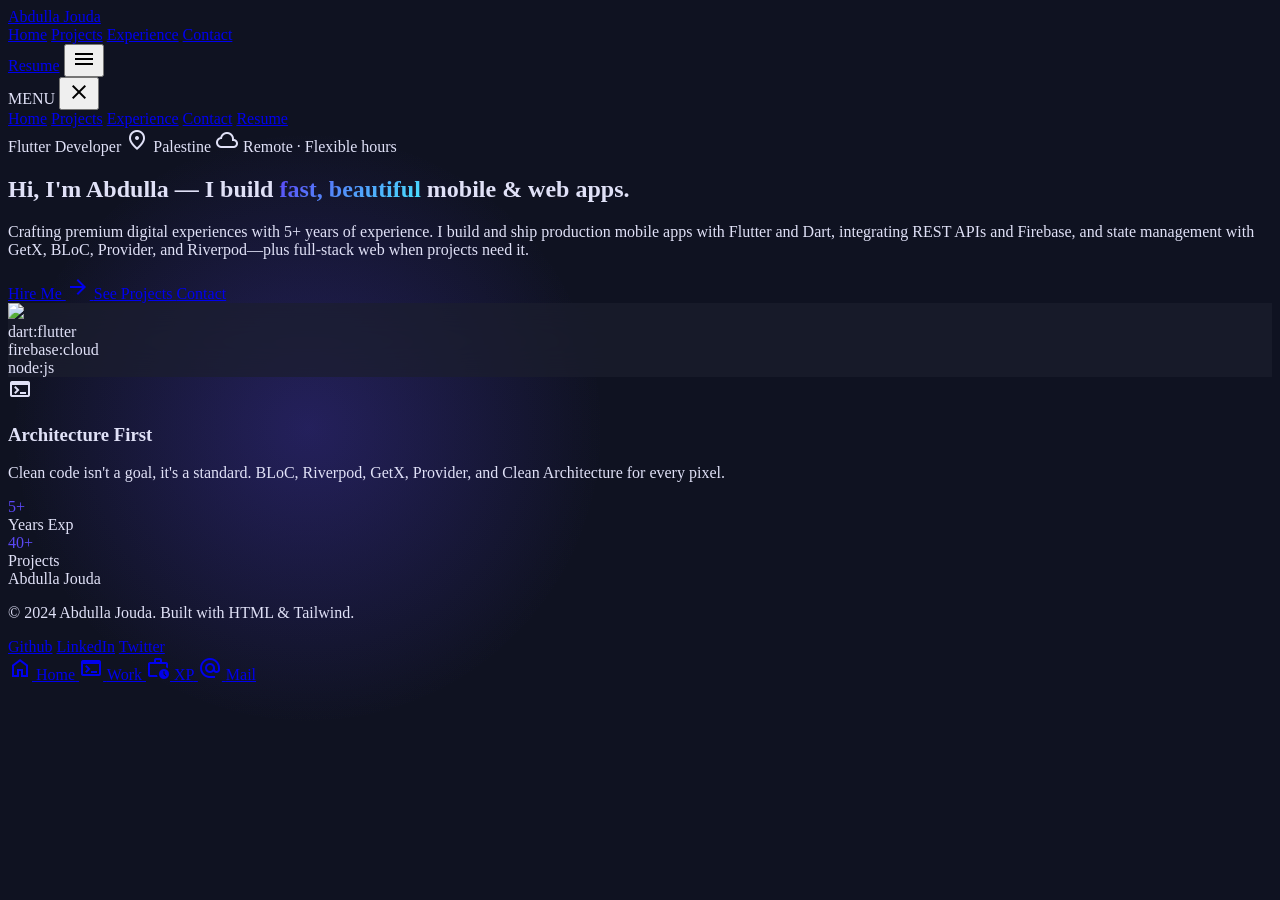
==== index.html @ e2a494bb "Enhance experience.html and index.html with detailed project descriptions and improved terminology. " ====
<!DOCTYPE html>

<html class="dark" lang="en"><head>
<meta charset="utf-8"/>
<meta content="width=device-width, initial-scale=1.0" name="viewport"/>
<title>Abdulla Jouda | Full-Stack Flutter Architect</title>
<script src="https://cdn.tailwindcss.com?plugins=forms,container-queries"></script>
<link href="https://fonts.googleapis.com/css2?family=Space+Grotesk:wght@300;400;500;600;700&amp;family=Inter:wght@300;400;500;600;700&amp;display=swap" rel="stylesheet"/>
<link href="https://fonts.googleapis.com/css2?family=Material+Symbols+Outlined:wght,FILL@100..700,0..1&amp;display=swap" rel="stylesheet"/>
<link rel="manifest" href="manifest.json"/>
<script id="tailwind-config">
      tailwind.config = {
        darkMode: "class",
        theme: {
          extend: {
            colors: {
              "on-primary": "#2600a1",
              "primary-fixed-dim": "#c5c0ff",
              "on-surface": "#e0e1f7",
              "on-tertiary-fixed-variant": "#004e5a",
              "on-surface-variant": "#c8c4d9",
              "on-tertiary-container": "#a9efff",
              "on-tertiary": "#00363e",
              "surface-bright": "#353849",
              "surface-container-highest": "#313444",
              "error": "#ffb4ab",
              "secondary-fixed-dim": "#31d9f4",
              "on-secondary-fixed": "#001f25",
              "secondary": "#48e4ff",
              "tertiary-fixed-dim": "#31d9f4",
              "outline": "#918ea2",
              "error-container": "#93000a",
              "tertiary-container": "#007080",
              "secondary-container": "#00c8e2",
              "surface-variant": "#313444",
              "on-secondary": "#00363e",
              "outline-variant": "#474556",
              "inverse-on-surface": "#2d2f40",
              "on-primary-fixed": "#140067",
              "primary": "#c5c0ff",
              "on-tertiary-fixed": "#001f25",
              "background": "#0f1221",
              "primary-container": "#5b46f6",
              "surface-container-lowest": "#0a0d1c",
              "surface-dim": "#0f1221",
              "on-background": "#e0e1f7",
              "surface-container-high": "#262939",
              "inverse-surface": "#e0e1f7",
              "tertiary-fixed": "#a2eeff",
              "primary-fixed": "#e4dfff",
              "on-primary-fixed-variant": "#3912d8",
              "surface-container": "#1c1f2e",
              "surface": "#0f1221",
              "tertiary": "#31d9f4",
              "secondary-fixed": "#a2eeff",
              "surface-container-low": "#181b2a",
              "on-secondary-fixed-variant": "#004e5a",
              "surface-tint": "#c5c0ff",
              "on-primary-container": "#e6e1ff",
              "on-secondary-container": "#004f5a",
              "on-error-container": "#ffdad6",
              "inverse-primary": "#533cee",
              "on-error": "#690005"
            },
            fontFamily: {
              "headline": ["Space Grotesk"],
              "body": ["Inter"],
              "label": ["Inter"]
            },
            borderRadius: {"DEFAULT": "0.25rem", "lg": "0.5rem", "xl": "0.75rem", "full": "9999px"},
          },
        },
      }
    </script>
<style>
        .material-symbols-outlined {
            font-variation-settings: 'FILL' 0, 'wght' 400, 'GRAD' 0, 'opsz' 24;
        }
        .glass-card {
            backdrop-filter: blur(16px);
            background: rgba(28, 31, 46, 0.7);
        }
        .text-gradient {
            background: linear-gradient(135deg, #5b46f6 0%, #48e4ff 100%);
            -webkit-background-clip: text;
            -webkit-text-fill-color: transparent;
        }
        body {
            background-color: #0f1221;
            color: #e0e1f7;
            overflow-x: hidden;
        }
        .glow-orb {
            position: absolute;
            width: 600px;
            height: 600px;
            background: radial-gradient(circle, rgba(91, 70, 246, 0.15) 0%, rgba(15, 18, 33, 0) 70%);
            border-radius: 50%;
            z-index: -1;
        }
    </style>
</head>
<body class="font-body selection:bg-secondary/30">
<!-- TopNavBar -->
<nav class="fixed top-0 w-full z-50 bg-slate-950/80 backdrop-blur-xl border-b border-slate-800/50 shadow-2xl shadow-indigo-500/10">
<div class="flex justify-between items-center px-6 py-4 max-w-7xl mx-auto">
<a href="index.html" class="text-xl font-bold tracking-tighter text-slate-100 font-headline">Abdulla Jouda</a>
<div class="hidden md:flex items-center space-x-8 font-['Space_Grotesk'] tracking-tight text-slate-200">
<a class="text-indigo-400 font-bold border-b-2 border-indigo-500 pb-1" href="index.html">Home</a>
<a class="text-slate-400 hover:text-slate-100 transition-colors" href="projects.html">Projects</a>
<a class="text-slate-400 hover:text-slate-100 transition-colors" href="experience.html">Experience</a>
<a class="text-slate-400 hover:text-slate-100 transition-colors" href="contact.html">Contact</a>
</div>
<div class="flex items-center gap-4">
<a data-site-link="resume" href="#" class="hidden md:inline-flex items-center justify-center px-6 py-2 bg-primary-container text-on-primary-container font-medium rounded-full hover:scale-105 active:scale-95 transition-transform">Resume</a>
<button type="button" class="md:hidden text-on-surface p-2 rounded-lg hover:bg-slate-800/80" data-mobile-nav-toggle aria-expanded="false" aria-controls="mobile-nav-panel" aria-label="Open menu">
<span class="material-symbols-outlined">menu</span>
</button>
</div>
</div>
</nav>
<div data-mobile-nav-backdrop data-mobile-nav-close class="fixed inset-0 z-[60] bg-black/70 opacity-0 pointer-events-none transition-opacity duration-300 md:hidden" aria-hidden="true"></div>
<div id="mobile-nav-panel" data-mobile-nav-panel class="fixed top-0 right-0 z-[70] h-full w-80 max-w-[85vw] bg-slate-950/95 backdrop-blur-xl border-l border-slate-800 p-8 flex flex-col gap-6 translate-x-full transition-transform duration-300 md:hidden shadow-2xl" aria-hidden="true">
<div class="flex justify-between items-center pb-2 border-b border-slate-800">
<span class="text-lg font-headline font-bold text-slate-100 tracking-tight">MENU</span>
<button type="button" data-mobile-nav-close class="text-on-surface p-2 rounded-lg hover:bg-slate-800" aria-label="Close menu">
<span class="material-symbols-outlined">close</span>
</button>
</div>
<nav class="flex flex-col gap-1 font-['Space_Grotesk'] text-lg">
<a href="index.html" class="text-indigo-400 font-bold border-b border-indigo-500/50 py-3">Home</a>
<a href="projects.html" class="text-slate-300 hover:text-indigo-400 py-3">Projects</a>
<a href="experience.html" class="text-slate-300 hover:text-indigo-400 py-3">Experience</a>
<a href="contact.html" class="text-slate-300 hover:text-indigo-400 py-3">Contact</a>
<a data-site-link="resume" href="#" class="hidden mt-4 px-6 py-3 bg-primary-container text-on-primary-container font-medium rounded-full text-center">Resume</a>
</nav>
</div>
<main class="relative pt-24 pb-32 overflow-hidden">
<!-- Abstract Background Elements -->
<div class="glow-orb -top-48 -right-48"></div>
<div class="glow-orb top-1/2 -left-48 opacity-50"></div>
<!-- Hero Section -->
<section class="max-w-7xl mx-auto px-6 grid grid-cols-1 lg:grid-cols-12 gap-12 items-center min-vh-90">
<div class="lg:col-span-7 space-y-8">
<!-- Status Badges -->
<div class="flex flex-wrap gap-3">
<span class="px-4 py-1 text-[10px] uppercase tracking-widest font-bold bg-surface-container border border-outline-variant/20 text-secondary rounded-full flex items-center gap-2">
<span class="w-1.5 h-1.5 rounded-full bg-secondary animate-pulse"></span>
                        Flutter Developer
                    </span>
<span class="px-4 py-1 text-[10px] uppercase tracking-widest font-medium bg-surface-container-low text-on-surface-variant rounded-full flex items-center gap-2">
<span class="material-symbols-outlined text-[14px]">location_on</span>
                        Palestine
                    </span>
<span class="px-4 py-1 text-[10px] uppercase tracking-widest font-medium bg-surface-container-low text-on-surface-variant rounded-full flex items-center gap-2">
<span class="material-symbols-outlined text-[14px]">cloud</span>
                        Remote · Flexible hours
                    </span>
</div>
<!-- Headline -->
<h1 class="font-headline text-5xl md:text-7xl font-bold tracking-tighter leading-[0.9] text-on-surface">
                    Hi, I'm Abdulla — I build <span class="text-gradient">fast, beautiful</span> mobile &amp; web apps.
                </h1>
<!-- Bio -->
<p class="text-lg md:text-xl text-on-surface-variant max-w-2xl leading-relaxed font-body">
                    Crafting premium digital experiences with <span class="text-secondary font-medium">5+ years of experience</span>. I build and ship <span class="text-secondary font-medium">production mobile apps</span> with Flutter and Dart, integrating <span class="text-secondary font-medium">REST APIs</span> and Firebase, and state management with <span class="text-secondary font-medium">GetX, BLoC, Provider, and Riverpod</span>—plus full-stack web when projects need it.
                </p>
<!-- CTAs -->
<div class="flex flex-wrap gap-4 pt-4">
<a href="contact.html" class="px-8 py-4 bg-primary-container text-white font-bold rounded-full shadow-lg shadow-primary-container/20 hover:scale-105 active:scale-95 transition-all flex items-center gap-3">
                        Hire Me
                        <span class="material-symbols-outlined">arrow_forward</span>
</a>
<a href="projects.html" class="px-8 py-4 bg-surface-container text-on-surface font-bold rounded-full border border-outline-variant/10 hover:bg-surface-container-high transition-all">
                        See Projects
                    </a>
<a href="contact.html" class="px-6 py-4 text-on-surface font-semibold flex items-center gap-2 group relative overflow-hidden">
                        Contact
                        <span class="absolute bottom-0 left-0 w-full h-[2px] bg-secondary scale-x-0 group-hover:scale-x-100 transition-transform origin-left"></span>
</a>
</div>
</div>
<!-- Profile / Abstract Graphic -->
<div class="lg:col-span-5 relative group">
<div class="relative z-10 w-full aspect-[4/5] rounded-3xl overflow-hidden border border-outline-variant/15 glass-card">
<img class="w-full h-full object-cover opacity-60 grayscale hover:grayscale-0 transition-all duration-700" data-alt="Modern workspace with high-end mechanical keyboard, dual monitors displaying code, and purple ambient lighting in a dark room" src="https://lh3.googleusercontent.com/aida-public/[base64]"/>
<!-- Tech Floating Tags -->
<div class="absolute inset-0 p-8 flex flex-col justify-end">
<div class="flex flex-wrap gap-2">
<div class="px-3 py-1 bg-surface-container-highest/80 backdrop-blur-md rounded-lg text-xs font-mono text-secondary-fixed-dim">dart:flutter</div>
<div class="px-3 py-1 bg-surface-container-highest/80 backdrop-blur-md rounded-lg text-xs font-mono text-secondary-fixed-dim">firebase:cloud</div>
<div class="px-3 py-1 bg-surface-container-highest/80 backdrop-blur-md rounded-lg text-xs font-mono text-secondary-fixed-dim">node:js</div>
</div>
</div>
</div>
<!-- Decorative Frame -->
<div class="absolute -top-6 -right-6 w-32 h-32 border-t-2 border-r-2 border-secondary/30 rounded-tr-3xl"></div>
<div class="absolute -bottom-6 -left-6 w-32 h-32 border-b-2 border-l-2 border-primary-container/30 rounded-bl-3xl"></div>
</div>
</section>
<!-- Bento Stats Section -->
<section class="max-w-7xl mx-auto px-6 mt-32">
<div class="grid grid-cols-1 md:grid-cols-4 gap-6">
<div class="md:col-span-2 p-8 rounded-3xl bg-surface-container-low border border-outline-variant/10 flex flex-col justify-between group hover:bg-surface-container transition-colors">
<span class="material-symbols-outlined text-secondary text-4xl mb-4">terminal</span>
<div>
<h3 class="font-headline text-3xl font-bold text-on-surface">Architecture First</h3>
<p class="text-on-surface-variant mt-2">Clean code isn't a goal, it's a standard. BLoC, Riverpod, GetX, Provider, and Clean Architecture for every pixel.</p>
</div>
</div>
<div class="p-8 rounded-3xl bg-surface-container-low border border-outline-variant/10 flex flex-col items-center justify-center text-center group">
<div class="text-5xl font-headline font-black text-gradient">5+</div>
<div class="text-[10px] uppercase tracking-widest font-bold mt-2">Years Exp</div>
</div>
<div class="p-8 rounded-3xl bg-surface-container-low border border-outline-variant/10 flex flex-col items-center justify-center text-center group">
<div class="text-5xl font-headline font-black text-gradient">40+</div>
<div class="text-[10px] uppercase tracking-widest font-bold mt-2">Projects</div>
</div>
</div>
</section>
</main>
<!-- Footer -->
<footer class="w-full py-12 px-6 tonal-shift bg-slate-900/30">
<div class="flex flex-col md:flex-row justify-between items-center max-w-7xl mx-auto gap-6">
<div class="font-['Space_Grotesk'] text-lg font-black text-slate-300">Abdulla Jouda</div>
<p class="font-['Inter'] text-sm text-slate-500">© 2024 Abdulla Jouda. Built with HTML &amp; Tailwind.</p>
<div class="flex gap-6">
<a data-site-link="github" class="text-slate-600 hover:text-cyan-400 transition-colors" href="#">Github</a>
<a data-site-link="linkedin" class="text-slate-600 hover:text-cyan-400 transition-colors" href="#">LinkedIn</a>
<a data-site-link="twitter" class="text-slate-600 hover:text-cyan-400 transition-colors" href="#">Twitter</a>
</div>
</div>
</footer>
<!-- BottomNavBar (Mobile Only) -->
<nav class="fixed bottom-0 left-0 w-full flex justify-around items-center px-4 pb-6 pt-2 bg-slate-900/90 backdrop-blur-lg border-t border-white/10 shadow-[0_-10px_40px_rgba(0,0,0,0.5)] z-50 md:hidden rounded-t-3xl">
<a class="flex flex-col items-center justify-center bg-indigo-600/20 text-indigo-400 rounded-xl px-4 py-2" href="index.html">
<span class="material-symbols-outlined" data-icon="home">home</span>
<span class="text-[10px] uppercase tracking-widest font-medium mt-1">Home</span>
</a>
<a class="flex flex-col items-center justify-center text-slate-500 px-4 py-2 active:bg-slate-800" href="projects.html">
<span class="material-symbols-outlined" data-icon="terminal">terminal</span>
<span class="text-[10px] uppercase tracking-widest font-medium mt-1">Work</span>
</a>
<a class="flex flex-col items-center justify-center text-slate-500 px-4 py-2 active:bg-slate-800" href="experience.html">
<span class="material-symbols-outlined" data-icon="work_history">work_history</span>
<span class="text-[10px] uppercase tracking-widest font-medium mt-1">XP</span>
</a>
<a class="flex flex-col items-center justify-center text-slate-500 px-4 py-2 active:bg-slate-800" href="contact.html">
<span class="material-symbols-outlined" data-icon="alternate_email">alternate_email</span>
<span class="text-[10px] uppercase tracking-widest font-medium mt-1">Mail</span>
</a>
</nav>
<script src="js/site-config.js"></script>
<script src="js/site.js"></script>
</body></html>
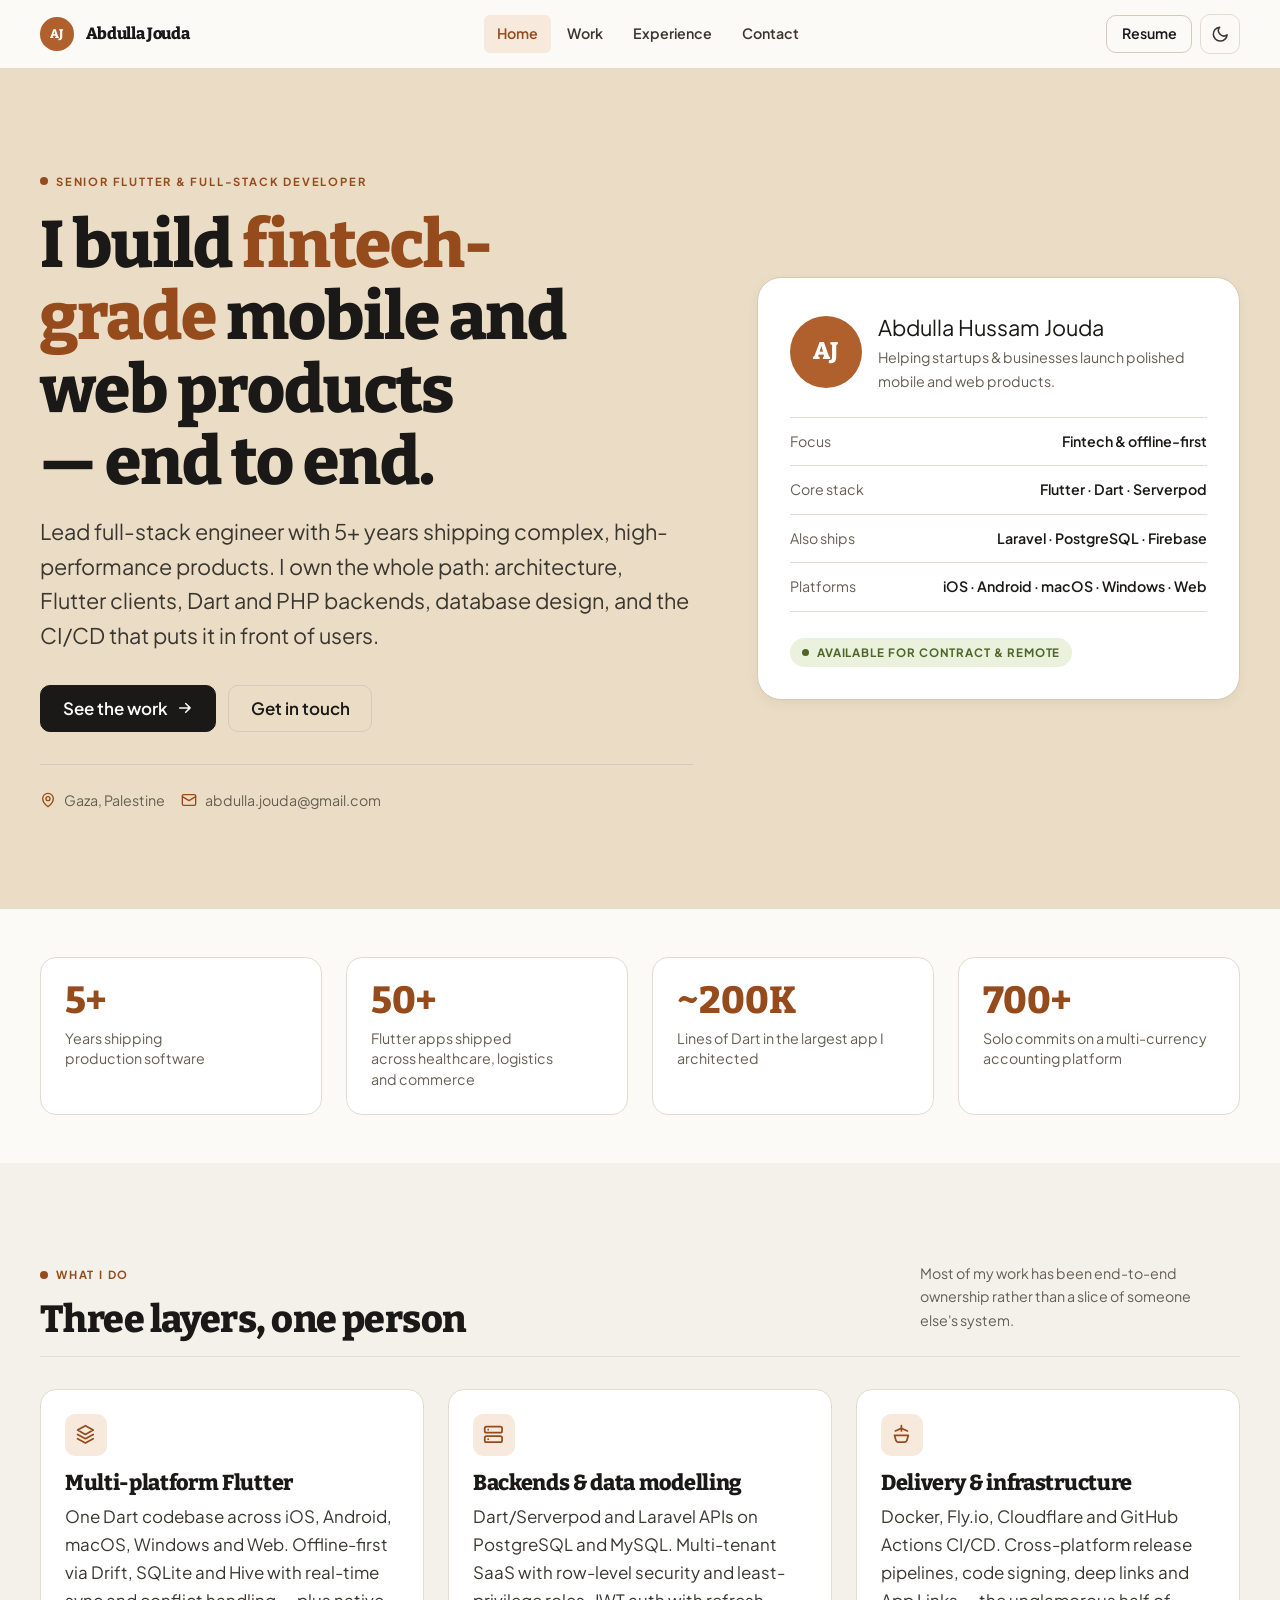
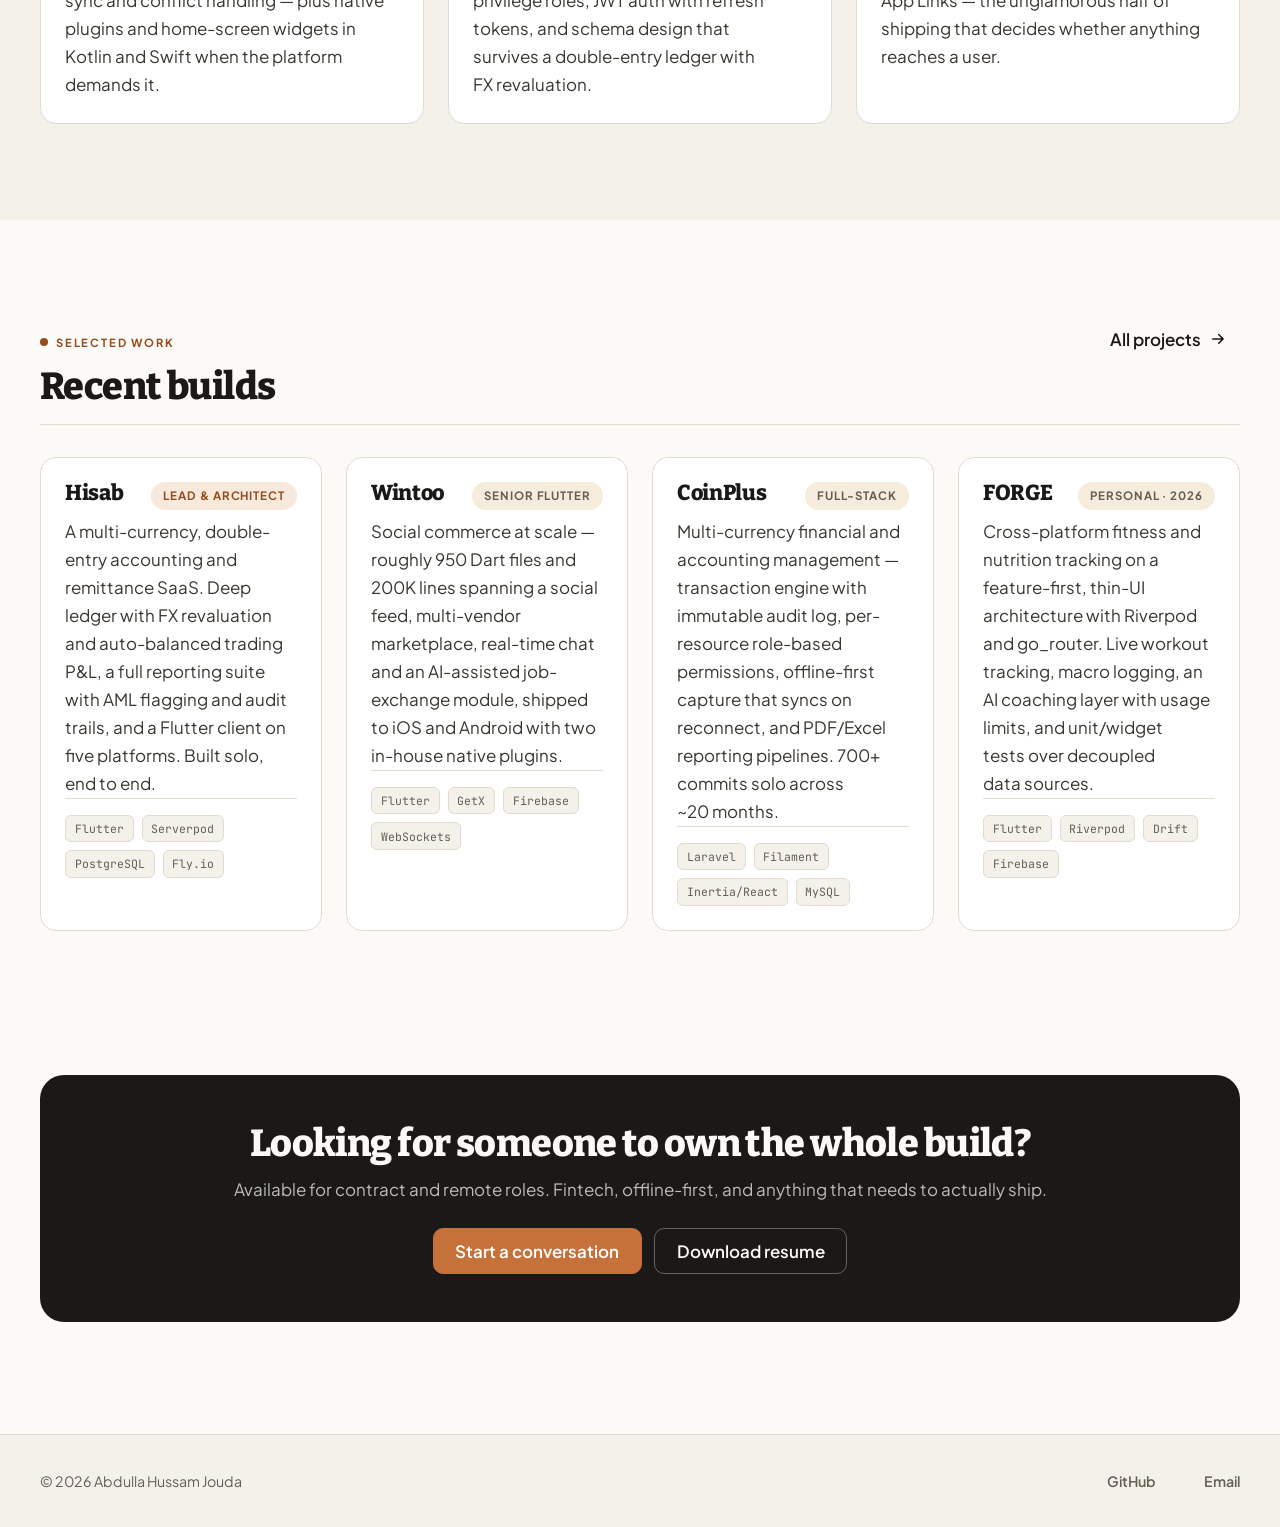
==== commit b19007dd: "Rebuild portfolio from the ground up Full visual and content overhaul of the static site.  Design - " ====
--- a/index.html
+++ b/index.html
@@ -1,255 +1,333 @@
 <!DOCTYPE html>
-
-<html class="dark" lang="en"><head>
-<meta charset="utf-8"/>
-<meta content="width=device-width, initial-scale=1.0" name="viewport"/>
-<title>Abdulla Jouda | Full-Stack Flutter Architect</title>
-<script src="https://cdn.tailwindcss.com?plugins=forms,container-queries"></script>
-<link href="https://fonts.googleapis.com/css2?family=Space+Grotesk:wght@300;400;500;600;700&amp;family=Inter:wght@300;400;500;600;700&amp;display=swap" rel="stylesheet"/>
-<link href="https://fonts.googleapis.com/css2?family=Material+Symbols+Outlined:wght,FILL@100..700,0..1&amp;display=swap" rel="stylesheet"/>
-<link rel="manifest" href="manifest.json"/>
-<script id="tailwind-config">
-      tailwind.config = {
-        darkMode: "class",
-        theme: {
-          extend: {
-            colors: {
-              "on-primary": "#2600a1",
-              "primary-fixed-dim": "#c5c0ff",
-              "on-surface": "#e0e1f7",
-              "on-tertiary-fixed-variant": "#004e5a",
-              "on-surface-variant": "#c8c4d9",
-              "on-tertiary-container": "#a9efff",
-              "on-tertiary": "#00363e",
-              "surface-bright": "#353849",
-              "surface-container-highest": "#313444",
-              "error": "#ffb4ab",
-              "secondary-fixed-dim": "#31d9f4",
-              "on-secondary-fixed": "#001f25",
-              "secondary": "#48e4ff",
-              "tertiary-fixed-dim": "#31d9f4",
-              "outline": "#918ea2",
-              "error-container": "#93000a",
-              "tertiary-container": "#007080",
-              "secondary-container": "#00c8e2",
-              "surface-variant": "#313444",
-              "on-secondary": "#00363e",
-              "outline-variant": "#474556",
-              "inverse-on-surface": "#2d2f40",
-              "on-primary-fixed": "#140067",
-              "primary": "#c5c0ff",
-              "on-tertiary-fixed": "#001f25",
-              "background": "#0f1221",
-              "primary-container": "#5b46f6",
-              "surface-container-lowest": "#0a0d1c",
-              "surface-dim": "#0f1221",
-              "on-background": "#e0e1f7",
-              "surface-container-high": "#262939",
-              "inverse-surface": "#e0e1f7",
-              "tertiary-fixed": "#a2eeff",
-              "primary-fixed": "#e4dfff",
-              "on-primary-fixed-variant": "#3912d8",
-              "surface-container": "#1c1f2e",
-              "surface": "#0f1221",
-              "tertiary": "#31d9f4",
-              "secondary-fixed": "#a2eeff",
-              "surface-container-low": "#181b2a",
-              "on-secondary-fixed-variant": "#004e5a",
-              "surface-tint": "#c5c0ff",
-              "on-primary-container": "#e6e1ff",
-              "on-secondary-container": "#004f5a",
-              "on-error-container": "#ffdad6",
-              "inverse-primary": "#533cee",
-              "on-error": "#690005"
-            },
-            fontFamily: {
-              "headline": ["Space Grotesk"],
-              "body": ["Inter"],
-              "label": ["Inter"]
-            },
-            borderRadius: {"DEFAULT": "0.25rem", "lg": "0.5rem", "xl": "0.75rem", "full": "9999px"},
-          },
-        },
-      }
-    </script>
-<style>
-        .material-symbols-outlined {
-            font-variation-settings: 'FILL' 0, 'wght' 400, 'GRAD' 0, 'opsz' 24;
-        }
-        .glass-card {
-            backdrop-filter: blur(16px);
-            background: rgba(28, 31, 46, 0.7);
-        }
-        .text-gradient {
-            background: linear-gradient(135deg, #5b46f6 0%, #48e4ff 100%);
-            -webkit-background-clip: text;
-            -webkit-text-fill-color: transparent;
-        }
-        body {
-            background-color: #0f1221;
-            color: #e0e1f7;
-            overflow-x: hidden;
-        }
-        .glow-orb {
-            position: absolute;
-            width: 600px;
-            height: 600px;
-            background: radial-gradient(circle, rgba(91, 70, 246, 0.15) 0%, rgba(15, 18, 33, 0) 70%);
-            border-radius: 50%;
-            z-index: -1;
-        }
-    </style>
+<html lang="en" data-theme="light">
+<head>
+<meta charset="utf-8">
+<meta name="viewport" content="width=device-width, initial-scale=1">
+<title>Abdulla Jouda — Senior Flutter &amp; Full-Stack Developer</title>
+<meta name="description" content="Lead full-stack engineer with 5+ years building fintech-grade mobile and web products. Flutter, Dart, Serverpod, Laravel — from architecture through production deployment.">
+<meta name="author" content="Abdulla Hussam Jouda">
+<meta name="theme-color" content="#ebddc5" media="(prefers-color-scheme: light)">
+<meta name="theme-color" content="#14120f" media="(prefers-color-scheme: dark)">
+<link rel="canonical" href="https://abdullajouda.github.io/portfolio/">
+
+<meta property="og:type" content="website">
+<meta property="og:title" content="Abdulla Jouda — Senior Flutter &amp; Full-Stack Developer">
+<meta property="og:description" content="Lead full-stack engineer building fintech-grade mobile and web products, end to end.">
+<meta property="og:url" content="https://abdullajouda.github.io/portfolio/">
+<meta name="twitter:card" content="summary_large_image">
+<meta name="twitter:title" content="Abdulla Jouda — Senior Flutter &amp; Full-Stack Developer">
+<meta name="twitter:description" content="Lead full-stack engineer building fintech-grade mobile and web products, end to end.">
+
+<link rel="manifest" href="manifest.json">
+<link rel="preconnect" href="https://fonts.googleapis.com">
+<link rel="preconnect" href="https://fonts.gstatic.com" crossorigin>
+<link rel="stylesheet" href="https://fonts.googleapis.com/css2?family=Bitter:wght@700;800&amp;family=Plus+Jakarta+Sans:wght@400;500;600;700&amp;family=JetBrains+Mono:wght@400;500&amp;display=swap">
+<link rel="stylesheet" href="css/styles.css">
+<script>
+  (function () {
+    try {
+      var t = localStorage.getItem("theme");
+      if (!t) t = matchMedia("(prefers-color-scheme: dark)").matches ? "dark" : "light";
+      document.documentElement.dataset.theme = t;
+    } catch (e) {}
+  })();
+</script>
+
+<script type="application/ld+json">
+{
+  "@context": "https://schema.org",
+  "@type": "Person",
+  "name": "Abdulla Hussam Jouda",
+  "jobTitle": "Senior Flutter & Full-Stack Developer",
+  "email": "mailto:abdulla.jouda@gmail.com",
+  "address": { "@type": "PostalAddress", "addressLocality": "Gaza", "addressCountry": "PS" },
+  "alumniOf": { "@type": "CollegeOrUniversity", "name": "Islamic University of Gaza" },
+  "knowsAbout": ["Flutter", "Dart", "Serverpod", "Laravel", "PostgreSQL", "Firebase", "Double-entry accounting", "Offline-first architecture"]
+}
+</script>
 </head>
-<body class="font-body selection:bg-secondary/30">
-<!-- TopNavBar -->
-<nav class="fixed top-0 w-full z-50 bg-slate-950/80 backdrop-blur-xl border-b border-slate-800/50 shadow-2xl shadow-indigo-500/10">
-<div class="flex justify-between items-center px-6 py-4 max-w-7xl mx-auto">
-<a href="index.html" class="text-xl font-bold tracking-tighter text-slate-100 font-headline">Abdulla Jouda</a>
-<div class="hidden md:flex items-center space-x-8 font-['Space_Grotesk'] tracking-tight text-slate-200">
-<a class="text-indigo-400 font-bold border-b-2 border-indigo-500 pb-1" href="index.html">Home</a>
-<a class="text-slate-400 hover:text-slate-100 transition-colors" href="projects.html">Projects</a>
-<a class="text-slate-400 hover:text-slate-100 transition-colors" href="experience.html">Experience</a>
-<a class="text-slate-400 hover:text-slate-100 transition-colors" href="contact.html">Contact</a>
+
+<body>
+<a class="skip-link" href="#main">Skip to content</a>
+
+<svg style="display:none" aria-hidden="true" focusable="false">
+  <symbol id="i-arrow" viewBox="0 0 24 24" fill="none" stroke="currentColor" stroke-width="2" stroke-linecap="round" stroke-linejoin="round"><path d="M5 12h14M13 6l6 6-6 6"/></symbol>
+  <symbol id="i-mail" viewBox="0 0 24 24" fill="none" stroke="currentColor" stroke-width="2" stroke-linecap="round" stroke-linejoin="round"><rect x="2" y="4" width="20" height="16" rx="2"/><path d="m2 7 10 6 10-6"/></symbol>
+  <symbol id="i-pin" viewBox="0 0 24 24" fill="none" stroke="currentColor" stroke-width="2" stroke-linecap="round" stroke-linejoin="round"><path d="M20 10c0 6-8 12-8 12s-8-6-8-12a8 8 0 0 1 16 0Z"/><circle cx="12" cy="10" r="3"/></symbol>
+  <symbol id="i-menu" viewBox="0 0 24 24" fill="none" stroke="currentColor" stroke-width="2" stroke-linecap="round"><path d="M4 7h16M4 12h16M4 17h16"/></symbol>
+  <symbol id="i-close" viewBox="0 0 24 24" fill="none" stroke="currentColor" stroke-width="2" stroke-linecap="round"><path d="M6 6l12 12M18 6L6 18"/></symbol>
+  <symbol id="i-moon" viewBox="0 0 24 24" fill="none" stroke="currentColor" stroke-width="2" stroke-linecap="round" stroke-linejoin="round"><path d="M21 12.8A9 9 0 1 1 11.2 3a7 7 0 0 0 9.8 9.8Z"/></symbol>
+  <symbol id="i-sun" viewBox="0 0 24 24" fill="none" stroke="currentColor" stroke-width="2" stroke-linecap="round"><circle cx="12" cy="12" r="4"/><path d="M12 2v2M12 20v2M4.9 4.9l1.4 1.4M17.7 17.7l1.4 1.4M2 12h2M20 12h2M4.9 19.1l1.4-1.4M17.7 6.3l1.4-1.4"/></symbol>
+  <symbol id="i-phone" viewBox="0 0 24 24" fill="none" stroke="currentColor" stroke-width="2" stroke-linecap="round" stroke-linejoin="round"><path d="M22 16.9v3a2 2 0 0 1-2.2 2 19.8 19.8 0 0 1-8.6-3.1 19.5 19.5 0 0 1-6-6A19.8 19.8 0 0 1 2.1 4.2 2 2 0 0 1 4.1 2h3a2 2 0 0 1 2 1.7c.1 1 .4 1.9.7 2.8a2 2 0 0 1-.5 2.1L8.1 9.9a16 16 0 0 0 6 6l1.3-1.2a2 2 0 0 1 2.1-.5c.9.3 1.8.6 2.8.7a2 2 0 0 1 1.7 2Z"/></symbol>
+  <symbol id="i-layers" viewBox="0 0 24 24" fill="none" stroke="currentColor" stroke-width="2" stroke-linecap="round" stroke-linejoin="round"><path d="m12 2 9 5-9 5-9-5 9-5Z"/><path d="m3 17 9 5 9-5"/><path d="m3 12 9 5 9-5"/></symbol>
+  <symbol id="i-server" viewBox="0 0 24 24" fill="none" stroke="currentColor" stroke-width="2" stroke-linecap="round" stroke-linejoin="round"><rect x="2" y="3" width="20" height="7" rx="2"/><rect x="2" y="14" width="20" height="7" rx="2"/><path d="M6 6.5h.01M6 17.5h.01"/></symbol>
+  <symbol id="i-ship" viewBox="0 0 24 24" fill="none" stroke="currentColor" stroke-width="2" stroke-linecap="round" stroke-linejoin="round"><path d="M12 2v6"/><path d="m5 8 7-3 7 3"/><path d="M4 13h16l-1.8 6.3A3 3 0 0 1 15.3 21H8.7a3 3 0 0 1-2.9-1.7L4 13Z"/></symbol>
+</svg>
+
+<header class="site-header">
+  <div class="container container--wide">
+    <nav class="nav" aria-label="Primary">
+      <a class="brand" href="index.html">
+        <span class="monogram" aria-hidden="true">AJ</span>
+        <span>Abdulla Jouda</span>
+      </a>
+
+      <ul class="nav-links">
+        <li><a href="index.html" aria-current="page">Home</a></li>
+        <li><a href="projects.html">Work</a></li>
+        <li><a href="experience.html">Experience</a></li>
+        <li><a href="contact.html">Contact</a></li>
+      </ul>
+
+      <div class="nav-actions">
+        <a class="btn btn--secondary btn--sm nav-resume" data-site-link="resume" href="#" hidden>Resume</a>
+        <button class="icon-btn" type="button" data-theme-toggle aria-label="Switch colour theme">
+          <svg class="icon icon-moon" aria-hidden="true"><use href="#i-moon"/></svg>
+          <svg class="icon icon-sun" aria-hidden="true"><use href="#i-sun"/></svg>
+        </button>
+        <button class="icon-btn nav-toggle" type="button" data-nav-open aria-expanded="false" aria-controls="mobile-nav" aria-label="Open menu">
+          <svg class="icon" aria-hidden="true"><use href="#i-menu"/></svg>
+        </button>
+      </div>
+    </nav>
+  </div>
+</header>
+
+<div class="nav-backdrop" data-nav-backdrop data-nav-close></div>
+<div class="nav-drawer" id="mobile-nav" data-nav-drawer aria-label="Mobile navigation">
+  <div class="nav-drawer__head">
+    <span class="mono small muted">MENU</span>
+    <button class="icon-btn" type="button" data-nav-close aria-label="Close menu">
+      <svg class="icon" aria-hidden="true"><use href="#i-close"/></svg>
+    </button>
+  </div>
+  <ul class="nav-drawer__links">
+    <li><a href="index.html" aria-current="page">Home</a></li>
+    <li><a href="projects.html">Work</a></li>
+    <li><a href="experience.html">Experience</a></li>
+    <li><a href="contact.html">Contact</a></li>
+  </ul>
+  <a class="btn btn--primary btn--block" data-site-link="resume" href="#" hidden>Download resume</a>
 </div>
-<div class="flex items-center gap-4">
-<a data-site-link="resume" href="#" class="hidden md:inline-flex items-center justify-center px-6 py-2 bg-primary-container text-on-primary-container font-medium rounded-full hover:scale-105 active:scale-95 transition-transform">Resume</a>
-<button type="button" class="md:hidden text-on-surface p-2 rounded-lg hover:bg-slate-800/80" data-mobile-nav-toggle aria-expanded="false" aria-controls="mobile-nav-panel" aria-label="Open menu">
-<span class="material-symbols-outlined">menu</span>
-</button>
-</div>
-</div>
-</nav>
-<div data-mobile-nav-backdrop data-mobile-nav-close class="fixed inset-0 z-[60] bg-black/70 opacity-0 pointer-events-none transition-opacity duration-300 md:hidden" aria-hidden="true"></div>
-<div id="mobile-nav-panel" data-mobile-nav-panel class="fixed top-0 right-0 z-[70] h-full w-80 max-w-[85vw] bg-slate-950/95 backdrop-blur-xl border-l border-slate-800 p-8 flex flex-col gap-6 translate-x-full transition-transform duration-300 md:hidden shadow-2xl" aria-hidden="true">
-<div class="flex justify-between items-center pb-2 border-b border-slate-800">
-<span class="text-lg font-headline font-bold text-slate-100 tracking-tight">MENU</span>
-<button type="button" data-mobile-nav-close class="text-on-surface p-2 rounded-lg hover:bg-slate-800" aria-label="Close menu">
-<span class="material-symbols-outlined">close</span>
-</button>
-</div>
-<nav class="flex flex-col gap-1 font-['Space_Grotesk'] text-lg">
-<a href="index.html" class="text-indigo-400 font-bold border-b border-indigo-500/50 py-3">Home</a>
-<a href="projects.html" class="text-slate-300 hover:text-indigo-400 py-3">Projects</a>
-<a href="experience.html" class="text-slate-300 hover:text-indigo-400 py-3">Experience</a>
-<a href="contact.html" class="text-slate-300 hover:text-indigo-400 py-3">Contact</a>
-<a data-site-link="resume" href="#" class="hidden mt-4 px-6 py-3 bg-primary-container text-on-primary-container font-medium rounded-full text-center">Resume</a>
-</nav>
-</div>
-<main class="relative pt-24 pb-32 overflow-hidden">
-<!-- Abstract Background Elements -->
-<div class="glow-orb -top-48 -right-48"></div>
-<div class="glow-orb top-1/2 -left-48 opacity-50"></div>
-<!-- Hero Section -->
-<section class="max-w-7xl mx-auto px-6 grid grid-cols-1 lg:grid-cols-12 gap-12 items-center min-vh-90">
-<div class="lg:col-span-7 space-y-8">
-<!-- Status Badges -->
-<div class="flex flex-wrap gap-3">
-<span class="px-4 py-1 text-[10px] uppercase tracking-widest font-bold bg-surface-container border border-outline-variant/20 text-secondary rounded-full flex items-center gap-2">
-<span class="w-1.5 h-1.5 rounded-full bg-secondary animate-pulse"></span>
-                        Flutter Developer
-                    </span>
-<span class="px-4 py-1 text-[10px] uppercase tracking-widest font-medium bg-surface-container-low text-on-surface-variant rounded-full flex items-center gap-2">
-<span class="material-symbols-outlined text-[14px]">location_on</span>
-                        Palestine
-                    </span>
-<span class="px-4 py-1 text-[10px] uppercase tracking-widest font-medium bg-surface-container-low text-on-surface-variant rounded-full flex items-center gap-2">
-<span class="material-symbols-outlined text-[14px]">cloud</span>
-                        Remote · Flexible hours
-                    </span>
-</div>
-<!-- Headline -->
-<h1 class="font-headline text-5xl md:text-7xl font-bold tracking-tighter leading-[0.9] text-on-surface">
-                    Hi, I'm Abdulla — I build <span class="text-gradient">fast, beautiful</span> mobile &amp; web apps.
-                </h1>
-<!-- Bio -->
-<p class="text-lg md:text-xl text-on-surface-variant max-w-2xl leading-relaxed font-body">
-                    Crafting premium digital experiences with <span class="text-secondary font-medium">5+ years of experience</span>. I build and ship <span class="text-secondary font-medium">production mobile apps</span> with Flutter and Dart, integrating <span class="text-secondary font-medium">REST APIs</span> and Firebase, and state management with <span class="text-secondary font-medium">GetX, BLoC, Provider, and Riverpod</span>—plus full-stack web when projects need it.
-                </p>
-<!-- CTAs -->
-<div class="flex flex-wrap gap-4 pt-4">
-<a href="contact.html" class="px-8 py-4 bg-primary-container text-white font-bold rounded-full shadow-lg shadow-primary-container/20 hover:scale-105 active:scale-95 transition-all flex items-center gap-3">
-                        Hire Me
-                        <span class="material-symbols-outlined">arrow_forward</span>
-</a>
-<a href="projects.html" class="px-8 py-4 bg-surface-container text-on-surface font-bold rounded-full border border-outline-variant/10 hover:bg-surface-container-high transition-all">
-                        See Projects
-                    </a>
-<a href="contact.html" class="px-6 py-4 text-on-surface font-semibold flex items-center gap-2 group relative overflow-hidden">
-                        Contact
-                        <span class="absolute bottom-0 left-0 w-full h-[2px] bg-secondary scale-x-0 group-hover:scale-x-100 transition-transform origin-left"></span>
-</a>
-</div>
-</div>
-<!-- Profile / Abstract Graphic -->
-<div class="lg:col-span-5 relative group">
-<div class="relative z-10 w-full aspect-[4/5] rounded-3xl overflow-hidden border border-outline-variant/15 glass-card">
-<img class="w-full h-full object-cover opacity-60 grayscale hover:grayscale-0 transition-all duration-700" data-alt="Modern workspace with high-end mechanical keyboard, dual monitors displaying code, and purple ambient lighting in a dark room" src="https://lh3.googleusercontent.com/aida-public/[base64]"/>
-<!-- Tech Floating Tags -->
-<div class="absolute inset-0 p-8 flex flex-col justify-end">
-<div class="flex flex-wrap gap-2">
-<div class="px-3 py-1 bg-surface-container-highest/80 backdrop-blur-md rounded-lg text-xs font-mono text-secondary-fixed-dim">dart:flutter</div>
-<div class="px-3 py-1 bg-surface-container-highest/80 backdrop-blur-md rounded-lg text-xs font-mono text-secondary-fixed-dim">firebase:cloud</div>
-<div class="px-3 py-1 bg-surface-container-highest/80 backdrop-blur-md rounded-lg text-xs font-mono text-secondary-fixed-dim">node:js</div>
-</div>
-</div>
-</div>
-<!-- Decorative Frame -->
-<div class="absolute -top-6 -right-6 w-32 h-32 border-t-2 border-r-2 border-secondary/30 rounded-tr-3xl"></div>
-<div class="absolute -bottom-6 -left-6 w-32 h-32 border-b-2 border-l-2 border-primary-container/30 rounded-bl-3xl"></div>
-</div>
-</section>
-<!-- Bento Stats Section -->
-<section class="max-w-7xl mx-auto px-6 mt-32">
-<div class="grid grid-cols-1 md:grid-cols-4 gap-6">
-<div class="md:col-span-2 p-8 rounded-3xl bg-surface-container-low border border-outline-variant/10 flex flex-col justify-between group hover:bg-surface-container transition-colors">
-<span class="material-symbols-outlined text-secondary text-4xl mb-4">terminal</span>
-<div>
-<h3 class="font-headline text-3xl font-bold text-on-surface">Architecture First</h3>
-<p class="text-on-surface-variant mt-2">Clean code isn't a goal, it's a standard. BLoC, Riverpod, GetX, Provider, and Clean Architecture for every pixel.</p>
-</div>
-</div>
-<div class="p-8 rounded-3xl bg-surface-container-low border border-outline-variant/10 flex flex-col items-center justify-center text-center group">
-<div class="text-5xl font-headline font-black text-gradient">5+</div>
-<div class="text-[10px] uppercase tracking-widest font-bold mt-2">Years Exp</div>
-</div>
-<div class="p-8 rounded-3xl bg-surface-container-low border border-outline-variant/10 flex flex-col items-center justify-center text-center group">
-<div class="text-5xl font-headline font-black text-gradient">40+</div>
-<div class="text-[10px] uppercase tracking-widest font-bold mt-2">Projects</div>
-</div>
-</div>
-</section>
+
+<main id="main">
+
+  <section class="hero">
+    <div class="container container--wide">
+      <div class="hero__grid">
+        <div>
+          <p class="eyebrow">Senior Flutter &amp; Full-Stack Developer</p>
+          <h1 class="hero__title">I build <em>fintech-grade</em> mobile and web products — end to end.</h1>
+          <p class="lede hero__lede">
+            Lead full-stack engineer with 5+ years shipping complex, high-performance
+            products. I own the whole path: architecture, Flutter clients, Dart and PHP
+            backends, database design, and the CI/CD that puts it in front of users.
+          </p>
+
+          <div class="hero__actions">
+            <a class="btn btn--primary" href="projects.html">
+              See the work
+              <svg class="icon" aria-hidden="true"><use href="#i-arrow"/></svg>
+            </a>
+            <a class="btn btn--secondary" href="contact.html">Get in touch</a>
+          </div>
+
+          <div class="hero__meta">
+            <span><svg class="icon" aria-hidden="true"><use href="#i-pin"/></svg> Gaza, Palestine</span>
+            <a data-site-link="email" href="#"><svg class="icon" aria-hidden="true"><use href="#i-mail"/></svg> <span data-site-text="email">abdulla.jouda@gmail.com</span></a>
+          </div>
+        </div>
+
+        <aside class="id-card">
+          <div class="id-card__head">
+            <span class="monogram monogram--lg" aria-hidden="true">AJ</span>
+            <div>
+              <p class="h4">Abdulla Hussam Jouda</p>
+              <p class="small muted">Helping startups &amp; businesses launch polished mobile and web products.</p>
+            </div>
+          </div>
+          <dl class="id-card__rows">
+            <div class="id-card__row"><dt>Focus</dt><dd>Fintech &amp; offline-first</dd></div>
+            <div class="id-card__row"><dt>Core stack</dt><dd>Flutter · Dart · Serverpod</dd></div>
+            <div class="id-card__row"><dt>Also ships</dt><dd>Laravel · PostgreSQL · Firebase</dd></div>
+            <div class="id-card__row"><dt>Platforms</dt><dd>iOS · Android · macOS · Windows · Web</dd></div>
+          </dl>
+          <p style="margin-top:var(--sp-5)">
+            <span class="pill"><span class="pill__dot pill__dot--live"></span> Available for contract &amp; remote</span>
+          </p>
+        </aside>
+      </div>
+    </div>
+  </section>
+
+  <section class="section section--tight">
+    <div class="container container--wide">
+      <div class="grid grid--4">
+        <div class="stat">
+          <p class="stat__value">5+</p>
+          <p class="stat__label">Years shipping production software</p>
+        </div>
+        <div class="stat">
+          <p class="stat__value">50+</p>
+          <p class="stat__label">Flutter apps shipped across healthcare, logistics and commerce</p>
+        </div>
+        <div class="stat">
+          <p class="stat__value">~200K</p>
+          <p class="stat__label">Lines of Dart in the largest app I architected</p>
+        </div>
+        <div class="stat">
+          <p class="stat__value">700+</p>
+          <p class="stat__label">Solo commits on a multi-currency accounting platform</p>
+        </div>
+      </div>
+    </div>
+  </section>
+
+  <section class="section section--sunk">
+    <div class="container container--wide">
+      <div class="section-head">
+        <div>
+          <p class="eyebrow">What I do</p>
+          <h2 class="h2" style="margin-top:var(--sp-3)">Three layers, one person</h2>
+        </div>
+        <p class="small muted" style="max-width:32ch">Most of my work has been end-to-end ownership rather than a slice of someone else's system.</p>
+      </div>
+
+      <div class="grid grid--3">
+        <article class="card">
+          <span class="card__icon"><svg class="icon" aria-hidden="true"><use href="#i-layers"/></svg></span>
+          <h3 class="card__title">Multi-platform Flutter</h3>
+          <p class="card__body">
+            One Dart codebase across iOS, Android, macOS, Windows and Web. Offline-first
+            via Drift, SQLite and Hive with real-time sync and conflict handling — plus
+            native plugins and home-screen widgets in Kotlin and Swift when the platform
+            demands it.
+          </p>
+        </article>
+
+        <article class="card">
+          <span class="card__icon"><svg class="icon" aria-hidden="true"><use href="#i-server"/></svg></span>
+          <h3 class="card__title">Backends &amp; data modelling</h3>
+          <p class="card__body">
+            Dart/Serverpod and Laravel APIs on PostgreSQL and MySQL. Multi-tenant SaaS with
+            row-level security and least-privilege roles, JWT auth with refresh tokens, and
+            schema design that survives a double-entry ledger with FX revaluation.
+          </p>
+        </article>
+
+        <article class="card">
+          <span class="card__icon"><svg class="icon" aria-hidden="true"><use href="#i-ship"/></svg></span>
+          <h3 class="card__title">Delivery &amp; infrastructure</h3>
+          <p class="card__body">
+            Docker, Fly.io, Cloudflare and GitHub Actions CI/CD. Cross-platform release
+            pipelines, code signing, deep links and App Links — the unglamorous half of
+            shipping that decides whether anything reaches a user.
+          </p>
+        </article>
+      </div>
+    </div>
+  </section>
+
+  <section class="section">
+    <div class="container container--wide">
+      <div class="section-head">
+        <div>
+          <p class="eyebrow">Selected work</p>
+          <h2 class="h2" style="margin-top:var(--sp-3)">Recent builds</h2>
+        </div>
+        <a class="btn btn--ghost btn--arrow" href="projects.html">
+          All projects
+          <svg class="icon" aria-hidden="true"><use href="#i-arrow"/></svg>
+        </a>
+      </div>
+
+      <div class="grid grid--2">
+        <article class="card card--link">
+          <div class="project__head">
+            <h3 class="card__title">Hisab</h3>
+            <span class="pill pill--accent">Lead &amp; architect</span>
+          </div>
+          <p class="card__body">
+            A multi-currency, double-entry accounting and remittance SaaS. Deep ledger with
+            FX revaluation and auto-balanced trading P&amp;L, a full reporting suite with AML
+            flagging and audit trails, and a Flutter client on five platforms. Built solo,
+            end to end.
+          </p>
+          <div class="techline"><span class="tech">Flutter</span><span class="tech">Serverpod</span><span class="tech">PostgreSQL</span><span class="tech">Fly.io</span></div>
+        </article>
+
+        <article class="card card--link">
+          <div class="project__head">
+            <h3 class="card__title">Wintoo</h3>
+            <span class="pill pill--neutral">Senior Flutter</span>
+          </div>
+          <p class="card__body">
+            Social commerce at scale — roughly 950 Dart files and 200K lines spanning a
+            social feed, multi-vendor marketplace, real-time chat and an AI-assisted
+            job-exchange module, shipped to iOS and Android with two in-house native plugins.
+          </p>
+          <div class="techline"><span class="tech">Flutter</span><span class="tech">GetX</span><span class="tech">Firebase</span><span class="tech">WebSockets</span></div>
+        </article>
+
+        <article class="card card--link">
+          <div class="project__head">
+            <h3 class="card__title">CoinPlus</h3>
+            <span class="pill pill--neutral">Full-stack</span>
+          </div>
+          <p class="card__body">
+            Multi-currency financial and accounting management — transaction engine with
+            immutable audit log, per-resource role-based permissions, offline-first capture
+            that syncs on reconnect, and PDF/Excel reporting pipelines. 700+ commits solo
+            across ~20 months.
+          </p>
+          <div class="techline"><span class="tech">Laravel</span><span class="tech">Filament</span><span class="tech">Inertia/React</span><span class="tech">MySQL</span></div>
+        </article>
+
+        <article class="card card--link">
+          <div class="project__head">
+            <h3 class="card__title">FORGE</h3>
+            <span class="pill pill--neutral">Personal · 2026</span>
+          </div>
+          <p class="card__body">
+            Cross-platform fitness and nutrition tracking on a feature-first, thin-UI
+            architecture with Riverpod and go_router. Live workout tracking, macro logging,
+            an AI coaching layer with usage limits, and unit/widget tests over decoupled
+            data sources.
+          </p>
+          <div class="techline"><span class="tech">Flutter</span><span class="tech">Riverpod</span><span class="tech">Drift</span><span class="tech">Firebase</span></div>
+        </article>
+      </div>
+    </div>
+  </section>
+
+  <section class="section section--tight">
+    <div class="container container--wide">
+      <div class="cta">
+        <h2 class="h2">Looking for someone to own the whole build?</h2>
+        <p>Available for contract and remote roles. Fintech, offline-first, and anything that needs to actually ship.</p>
+        <div class="cta__actions">
+          <a class="btn btn--primary" href="contact.html">Start a conversation</a>
+          <a class="btn btn--secondary" data-site-link="resume" href="#" hidden>Download resume</a>
+        </div>
+      </div>
+    </div>
+  </section>
+
 </main>
-<!-- Footer -->
-<footer class="w-full py-12 px-6 tonal-shift bg-slate-900/30">
-<div class="flex flex-col md:flex-row justify-between items-center max-w-7xl mx-auto gap-6">
-<div class="font-['Space_Grotesk'] text-lg font-black text-slate-300">Abdulla Jouda</div>
-<p class="font-['Inter'] text-sm text-slate-500">© 2024 Abdulla Jouda. Built with HTML &amp; Tailwind.</p>
-<div class="flex gap-6">
-<a data-site-link="github" class="text-slate-600 hover:text-cyan-400 transition-colors" href="#">Github</a>
-<a data-site-link="linkedin" class="text-slate-600 hover:text-cyan-400 transition-colors" href="#">LinkedIn</a>
-<a data-site-link="twitter" class="text-slate-600 hover:text-cyan-400 transition-colors" href="#">Twitter</a>
-</div>
-</div>
+
+<footer class="site-footer">
+  <div class="container container--wide site-footer__inner">
+    <p class="small muted">© <span data-year>2026</span> Abdulla Hussam Jouda</p>
+    <ul class="site-footer__links">
+      <li><a data-site-link="github" href="#" hidden>GitHub</a></li>
+      <li><a data-site-link="linkedin" href="#" hidden>LinkedIn</a></li>
+      <li><a data-site-link="twitter" href="#" hidden>X</a></li>
+      <li><a data-site-link="email" href="#">Email</a></li>
+    </ul>
+  </div>
 </footer>
-<!-- BottomNavBar (Mobile Only) -->
-<nav class="fixed bottom-0 left-0 w-full flex justify-around items-center px-4 pb-6 pt-2 bg-slate-900/90 backdrop-blur-lg border-t border-white/10 shadow-[0_-10px_40px_rgba(0,0,0,0.5)] z-50 md:hidden rounded-t-3xl">
-<a class="flex flex-col items-center justify-center bg-indigo-600/20 text-indigo-400 rounded-xl px-4 py-2" href="index.html">
-<span class="material-symbols-outlined" data-icon="home">home</span>
-<span class="text-[10px] uppercase tracking-widest font-medium mt-1">Home</span>
-</a>
-<a class="flex flex-col items-center justify-center text-slate-500 px-4 py-2 active:bg-slate-800" href="projects.html">
-<span class="material-symbols-outlined" data-icon="terminal">terminal</span>
-<span class="text-[10px] uppercase tracking-widest font-medium mt-1">Work</span>
-</a>
-<a class="flex flex-col items-center justify-center text-slate-500 px-4 py-2 active:bg-slate-800" href="experience.html">
-<span class="material-symbols-outlined" data-icon="work_history">work_history</span>
-<span class="text-[10px] uppercase tracking-widest font-medium mt-1">XP</span>
-</a>
-<a class="flex flex-col items-center justify-center text-slate-500 px-4 py-2 active:bg-slate-800" href="contact.html">
-<span class="material-symbols-outlined" data-icon="alternate_email">alternate_email</span>
-<span class="text-[10px] uppercase tracking-widest font-medium mt-1">Mail</span>
-</a>
-</nav>
+
 <script src="js/site-config.js"></script>
 <script src="js/site.js"></script>
-</body></html>+</body>
+</html>
--- a/css/styles.css
+++ b/css/styles.css
@@ -0,0 +1,970 @@
+/* ==========================================================================
+   Abdulla Jouda — portfolio
+   Design tokens, base styles and components.
+   Palette derived from the printed resume: warm paper, cream, terracotta, olive.
+   ========================================================================== */
+
+/* --------------------------------------------------------------------------
+   1. Tokens
+   -------------------------------------------------------------------------- */
+
+:root {
+  color-scheme: light;
+
+  /* Brand ramp */
+  --paper:          #fbfaf7;
+  --paper-sunk:     #f4f1ea;
+  --cream:          #ebddc5;
+  --cream-deep:     #e0cead;
+  --cream-soft:     #f5ecdc;
+  --ink:            #1a1917;
+  --ink-soft:       #3a3630;
+  --muted:          #655e53;
+  --line:           #e2dccf;
+  --line-strong:    #d3cab7;
+
+  /* Accents. `-text` variants are darkened to clear WCAG AA at body sizes. */
+  --terracotta:      #c67139;
+  --terracotta-deep: #b0602c;
+  --terracotta-text: #964b1d;
+  --terracotta-soft: #f7e9dc;
+  --olive:           #6f8a3a;
+  --olive-text:      #4f6528;
+  --olive-soft:      #eaf1dc;
+
+  /* Semantic surfaces */
+  --bg:            var(--paper);
+  --bg-sunk:       var(--paper-sunk);
+  --bg-band:       var(--cream);
+  --surface:       #ffffff;
+  --surface-alt:   var(--cream-soft);
+  --text:          var(--ink);
+  --text-soft:     var(--ink-soft);
+  --text-muted:    var(--muted);
+  --border:        var(--line);
+  --border-strong: var(--line-strong);
+  --accent:        var(--terracotta);
+  --accent-text:   var(--terracotta-text);
+  --accent-soft:   var(--terracotta-soft);
+
+  /* Type */
+  --font-display: "Bitter", "Georgia", "Times New Roman", serif;
+  --font-body: "Plus Jakarta Sans", -apple-system, BlinkMacSystemFont, "Segoe UI",
+    Roboto, Helvetica, Arial, sans-serif;
+  --font-mono: "JetBrains Mono", ui-monospace, SFMono-Regular, Menlo, Consolas, monospace;
+
+  --step--1: clamp(0.82rem, 0.79rem + 0.13vw, 0.89rem);
+  --step-0:  clamp(0.97rem, 0.93rem + 0.18vw, 1.06rem);
+  --step-1:  clamp(1.15rem, 1.08rem + 0.34vw, 1.35rem);
+  --step-2:  clamp(1.4rem, 1.26rem + 0.66vw, 1.79rem);
+  --step-3:  clamp(1.69rem, 1.46rem + 1.12vw, 2.36rem);
+  --step-4:  clamp(2.04rem, 1.68rem + 1.79vw, 3.12rem);
+  --step-5:  clamp(2.47rem, 1.91rem + 2.77vw, 4.12rem);
+
+  /* Space */
+  --sp-1: 0.25rem;
+  --sp-2: 0.5rem;
+  --sp-3: 0.75rem;
+  --sp-4: 1rem;
+  --sp-5: 1.5rem;
+  --sp-6: 2rem;
+  --sp-7: 3rem;
+  --sp-8: 4rem;
+  --sp-9: 6rem;
+  --sp-10: 8rem;
+
+  /* Shape */
+  --r-sm: 6px;
+  --r-md: 10px;
+  --r-lg: 16px;
+  --r-xl: 24px;
+  --r-pill: 999px;
+
+  --shadow-sm: 0 1px 2px rgb(26 25 23 / 0.05);
+  --shadow-md: 0 4px 16px -4px rgb(26 25 23 / 0.09);
+  --shadow-lg: 0 18px 48px -18px rgb(26 25 23 / 0.22);
+
+  --container: 68rem;
+  --container-wide: 78rem;
+  --nav-h: 4.25rem;
+
+  --ease: cubic-bezier(0.2, 0.7, 0.3, 1);
+}
+
+[data-theme="dark"] {
+  color-scheme: dark;
+
+  --bg:            #14120f;
+  --bg-sunk:       #100e0c;
+  --bg-band:       #211d17;
+  --surface:       #1e1b16;
+  --surface-alt:   #262119;
+  --text:          #f4efe6;
+  --text-soft:     #ded6c8;
+  --text-muted:    #a49b8c;
+  --border:        #322c23;
+  --border-strong: #453d31;
+  --accent:        #e08a4d;
+  --accent-text:   #eda469;
+  --accent-soft:   #2c2118;
+  --olive-text:    #a9c273;
+  --olive-soft:    #232a19;
+  --cream:         #211d17;
+
+  --shadow-sm: 0 1px 2px rgb(0 0 0 / 0.4);
+  --shadow-md: 0 4px 16px -4px rgb(0 0 0 / 0.5);
+  --shadow-lg: 0 18px 48px -18px rgb(0 0 0 / 0.7);
+}
+
+/* --------------------------------------------------------------------------
+   2. Reset & base
+   -------------------------------------------------------------------------- */
+
+*,
+*::before,
+*::after { box-sizing: border-box; }
+
+* { margin: 0; }
+
+html {
+  -webkit-text-size-adjust: 100%;
+  scroll-behavior: smooth;
+  scroll-padding-top: calc(var(--nav-h) + 1rem);
+}
+
+body {
+  min-height: 100svh;
+  background: var(--bg);
+  color: var(--text);
+  font-family: var(--font-body);
+  font-size: var(--step-0);
+  line-height: 1.65;
+  -webkit-font-smoothing: antialiased;
+  text-rendering: optimizeLegibility;
+  overflow-x: hidden;
+}
+
+img, svg, video { display: block; max-width: 100%; height: auto; }
+
+/* Safety net: every inline icon has a size even outside a sized context. */
+.icon { width: 1.1em; height: 1.1em; flex: none; }
+
+input, button, textarea, select { font: inherit; color: inherit; }
+
+h1, h2, h3, h4 {
+  font-family: var(--font-display);
+  font-weight: 800;
+  line-height: 1.1;
+  letter-spacing: -0.015em;
+  text-wrap: balance;
+}
+
+p, li { text-wrap: pretty; }
+
+a { color: var(--accent-text); text-decoration-thickness: 1px; text-underline-offset: 0.18em; }
+a:hover { color: var(--text); }
+
+:where(a, button, input, textarea, select, [tabindex]):focus-visible {
+  outline: 2.5px solid var(--accent);
+  outline-offset: 3px;
+  border-radius: var(--r-sm);
+}
+
+::selection { background: var(--cream-deep); color: var(--ink); }
+[data-theme="dark"] ::selection { background: var(--accent); color: #14120f; }
+
+@media (prefers-reduced-motion: reduce) {
+  html { scroll-behavior: auto; }
+  *, *::before, *::after {
+    animation-duration: 0.01ms !important;
+    animation-iteration-count: 1 !important;
+    transition-duration: 0.01ms !important;
+  }
+}
+
+/* --------------------------------------------------------------------------
+   3. Layout primitives
+   -------------------------------------------------------------------------- */
+
+.container {
+  width: 100%;
+  max-width: var(--container);
+  margin-inline: auto;
+  padding-inline: var(--sp-5);
+}
+.container--wide { max-width: var(--container-wide); }
+
+.section { padding-block: var(--sp-8); }
+@media (min-width: 48rem) { .section { padding-block: var(--sp-9); } }
+.section--tight { padding-block: var(--sp-7); }
+.section--sunk { background: var(--bg-sunk); }
+
+.skip-link {
+  position: absolute;
+  left: var(--sp-4);
+  top: var(--sp-4);
+  z-index: 200;
+  padding: var(--sp-3) var(--sp-4);
+  background: var(--ink);
+  color: var(--paper);
+  border-radius: var(--r-md);
+  font-weight: 600;
+  transform: translateY(-160%);
+  transition: transform 0.2s var(--ease);
+}
+.skip-link:focus-visible { transform: translateY(0); color: var(--paper); }
+
+.sr-only {
+  position: absolute;
+  width: 1px; height: 1px;
+  padding: 0; margin: -1px;
+  overflow: hidden;
+  clip: rect(0 0 0 0);
+  white-space: nowrap;
+  border: 0;
+}
+
+/* --------------------------------------------------------------------------
+   4. Type utilities
+   -------------------------------------------------------------------------- */
+
+.h1        { font-size: var(--step-4); }
+.h2        { font-size: var(--step-3); }
+.h3        { font-size: var(--step-2); }
+.h4        { font-size: var(--step-1); }
+
+.lede {
+  font-size: var(--step-1);
+  line-height: 1.6;
+  color: var(--text-soft);
+  max-width: 46ch;
+}
+
+.muted { color: var(--text-muted); }
+.small { font-size: var(--step--1); }
+
+.eyebrow {
+  display: inline-flex;
+  align-items: center;
+  gap: var(--sp-2);
+  font-family: var(--font-body);
+  font-size: 0.7rem;
+  font-weight: 700;
+  letter-spacing: 0.16em;
+  text-transform: uppercase;
+  color: var(--accent-text);
+}
+.eyebrow::before {
+  content: "";
+  width: 0.5rem; height: 0.5rem;
+  border-radius: 50%;
+  background: currentColor;
+  flex: none;
+}
+
+.section-head {
+  display: flex;
+  flex-wrap: wrap;
+  align-items: baseline;
+  justify-content: space-between;
+  gap: var(--sp-4);
+  padding-bottom: var(--sp-4);
+  margin-bottom: var(--sp-6);
+  border-bottom: 1px solid var(--border);
+}
+
+.mono {
+  font-family: var(--font-mono);
+  font-size: 0.8em;
+  letter-spacing: -0.01em;
+}
+
+/* --------------------------------------------------------------------------
+   5. Buttons
+   -------------------------------------------------------------------------- */
+
+.btn {
+  display: inline-flex;
+  align-items: center;
+  justify-content: center;
+  gap: var(--sp-2);
+  padding: 0.75rem 1.35rem;
+  min-height: 2.9rem;
+  border: 1px solid transparent;
+  border-radius: var(--r-md);
+  font-size: var(--step-0);
+  font-weight: 600;
+  line-height: 1.2;
+  text-decoration: none;
+  cursor: pointer;
+  transition: background-color 0.18s var(--ease), border-color 0.18s var(--ease),
+    color 0.18s var(--ease), transform 0.18s var(--ease);
+}
+.btn:active { transform: translateY(1px); }
+
+.btn--primary {
+  background: var(--ink);
+  color: var(--paper);
+  border-color: var(--ink);
+}
+.btn--primary:hover { background: var(--terracotta-text); border-color: var(--terracotta-text); color: #fff; }
+[data-theme="dark"] .btn--primary { background: var(--accent); color: #14120f; border-color: var(--accent); }
+[data-theme="dark"] .btn--primary:hover { background: #f0a066; border-color: #f0a066; color: #14120f; }
+
+.btn--secondary {
+  background: transparent;
+  color: var(--text);
+  border-color: var(--border-strong);
+}
+.btn--secondary:hover { background: var(--surface-alt); color: var(--text); border-color: var(--accent); }
+
+.btn--ghost { background: transparent; color: var(--text); padding-inline: var(--sp-3); }
+.btn--ghost:hover { color: var(--accent-text); }
+
+.btn--sm { padding: 0.5rem 0.9rem; min-height: 2.35rem; font-size: var(--step--1); }
+.btn--block { width: 100%; }
+
+.btn .icon { width: 1.05em; height: 1.05em; flex: none; }
+.btn--primary:hover .icon,
+.btn--arrow:hover .icon { transform: translateX(3px); }
+.btn .icon { transition: transform 0.18s var(--ease); }
+
+/* --------------------------------------------------------------------------
+   6. Header / navigation
+   -------------------------------------------------------------------------- */
+
+.site-header {
+  position: sticky;
+  top: 0;
+  z-index: 100;
+  background: var(--bg); /* fallback where color-mix is unsupported */
+  background: color-mix(in srgb, var(--bg) 88%, transparent);
+  backdrop-filter: saturate(1.4) blur(12px);
+  border-bottom: 1px solid var(--border);
+}
+
+.nav {
+  display: flex;
+  align-items: center;
+  justify-content: space-between;
+  gap: var(--sp-4);
+  min-height: var(--nav-h);
+}
+
+.brand {
+  display: inline-flex;
+  align-items: center;
+  gap: var(--sp-3);
+  font-family: var(--font-display);
+  font-weight: 800;
+  font-size: 1.02rem;
+  letter-spacing: -0.02em;
+  color: var(--text);
+  text-decoration: none;
+}
+.brand:hover { color: var(--accent-text); }
+
+.monogram {
+  display: grid;
+  place-items: center;
+  width: 2.1rem; height: 2.1rem;
+  border-radius: 50%;
+  background: var(--terracotta-deep);
+  color: #fff;
+  font-family: var(--font-display);
+  font-size: 0.78rem;
+  font-weight: 800;
+  letter-spacing: 0.02em;
+  flex: none;
+}
+.monogram--lg { width: 4.5rem; height: 4.5rem; font-size: 1.5rem; }
+
+.nav-links {
+  display: none;
+  align-items: center;
+  gap: var(--sp-1);
+  list-style: none;
+  padding: 0;
+}
+@media (min-width: 56rem) { .nav-links { display: flex; } }
+
+.nav-links a {
+  display: block;
+  padding: 0.45rem 0.8rem;
+  border-radius: var(--r-sm);
+  font-size: var(--step--1);
+  font-weight: 600;
+  color: var(--text-soft);
+  text-decoration: none;
+  transition: color 0.16s var(--ease), background-color 0.16s var(--ease);
+}
+.nav-links a:hover { color: var(--text); background: var(--surface-alt); }
+.nav-links a[aria-current="page"] { color: var(--accent-text); background: var(--accent-soft); }
+
+.nav-actions { display: flex; align-items: center; gap: var(--sp-2); }
+
+.icon-btn {
+  display: grid;
+  place-items: center;
+  width: 2.5rem; height: 2.5rem;
+  border: 1px solid var(--border);
+  border-radius: var(--r-md);
+  background: transparent;
+  color: var(--text-soft);
+  cursor: pointer;
+  transition: background-color 0.16s var(--ease), color 0.16s var(--ease),
+    border-color 0.16s var(--ease);
+}
+.icon-btn:hover { background: var(--surface-alt); color: var(--text); border-color: var(--border-strong); }
+.icon-btn .icon { width: 1.15rem; height: 1.15rem; }
+
+.nav-toggle { }
+@media (min-width: 56rem) { .nav-toggle { display: none; } }
+
+.nav-resume { display: none; }
+@media (min-width: 56rem) { .nav-resume { display: inline-flex; } }
+
+/* Theme toggle icon swap */
+.icon-sun { display: none; }
+[data-theme="dark"] .icon-sun { display: block; }
+[data-theme="dark"] .icon-moon { display: none; }
+
+/* Mobile drawer */
+.nav-backdrop {
+  position: fixed;
+  inset: 0;
+  z-index: 110;
+  background: rgb(26 25 23 / 0.45);
+  opacity: 0;
+  pointer-events: none;
+  transition: opacity 0.25s var(--ease);
+}
+.nav-backdrop[data-open="true"] { opacity: 1; pointer-events: auto; }
+@media (min-width: 56rem) { .nav-backdrop { display: none; } }
+
+.nav-drawer {
+  position: fixed;
+  top: 0; right: 0;
+  z-index: 120;
+  width: min(20rem, 86vw);
+  height: 100svh;
+  padding: var(--sp-5);
+  background: var(--bg);
+  border-left: 1px solid var(--border);
+  box-shadow: var(--shadow-lg);
+  transform: translateX(101%);
+  transition: transform 0.28s var(--ease);
+  display: flex;
+  flex-direction: column;
+  gap: var(--sp-4);
+  overflow-y: auto;
+}
+.nav-drawer[data-open="true"] { transform: translateX(0); }
+@media (min-width: 56rem) { .nav-drawer { display: none; } }
+
+.nav-drawer__head {
+  display: flex;
+  align-items: center;
+  justify-content: space-between;
+  padding-bottom: var(--sp-4);
+  border-bottom: 1px solid var(--border);
+}
+.nav-drawer__links { display: flex; flex-direction: column; list-style: none; padding: 0; }
+.nav-drawer__links a {
+  display: block;
+  padding: var(--sp-3) 0;
+  font-family: var(--font-display);
+  font-size: var(--step-1);
+  font-weight: 700;
+  color: var(--text);
+  text-decoration: none;
+  border-bottom: 1px solid var(--border);
+}
+.nav-drawer__links a[aria-current="page"] { color: var(--accent-text); }
+
+/* --------------------------------------------------------------------------
+   7. Hero
+   -------------------------------------------------------------------------- */
+
+.hero {
+  position: relative;
+  padding-block: var(--sp-8) var(--sp-8);
+  background: var(--bg-band);
+  border-bottom: 1px solid var(--border);
+  overflow: hidden;
+}
+@media (min-width: 48rem) { .hero { padding-block: var(--sp-9); } }
+
+.hero__grid {
+  display: grid;
+  gap: var(--sp-7);
+  align-items: center;
+}
+@media (min-width: 60rem) {
+  .hero__grid { grid-template-columns: minmax(0, 1.35fr) minmax(0, 1fr); gap: var(--sp-8); }
+}
+
+.hero__title { font-size: var(--step-5); margin-top: var(--sp-4); }
+.hero__title em { font-style: normal; color: var(--terracotta-text); }
+[data-theme="dark"] .hero__title em { color: var(--accent); }
+
+.hero__lede { margin-top: var(--sp-4); max-width: 52ch; }
+
+.hero__actions {
+  display: flex;
+  flex-wrap: wrap;
+  gap: var(--sp-3);
+  margin-top: var(--sp-6);
+}
+
+.hero__meta {
+  display: flex;
+  flex-wrap: wrap;
+  gap: var(--sp-2) var(--sp-4);
+  margin-top: var(--sp-6);
+  padding-top: var(--sp-5);
+  border-top: 1px solid var(--border-strong);
+  font-size: var(--step--1);
+  color: var(--text-muted);
+}
+.hero__meta a { color: inherit; text-decoration: none; }
+.hero__meta a:hover { color: var(--accent-text); text-decoration: underline; }
+.hero__meta span,
+.hero__meta a { display: inline-flex; align-items: center; gap: var(--sp-2); }
+.hero__meta .icon { width: 1rem; height: 1rem; color: var(--accent-text); flex: none; }
+
+/* Availability pill */
+.pill {
+  display: inline-flex;
+  align-items: center;
+  gap: var(--sp-2);
+  padding: 0.3rem 0.75rem;
+  border-radius: var(--r-pill);
+  background: var(--olive-soft);
+  color: var(--olive-text);
+  font-size: 0.72rem;
+  font-weight: 700;
+  letter-spacing: 0.08em;
+  text-transform: uppercase;
+}
+.pill__dot {
+  width: 0.45rem; height: 0.45rem;
+  border-radius: 50%;
+  background: currentColor;
+  flex: none;
+}
+.pill--neutral { background: var(--surface-alt); color: var(--text-muted); }
+.pill--accent { background: var(--accent-soft); color: var(--accent-text); }
+
+@media (prefers-reduced-motion: no-preference) {
+  .pill__dot--live { animation: pulse 2.4s var(--ease) infinite; }
+}
+@keyframes pulse {
+  0%, 100% { opacity: 1; transform: scale(1); }
+  50%      { opacity: 0.45; transform: scale(0.82); }
+}
+
+/* Hero card */
+.id-card {
+  position: relative;
+  padding: var(--sp-6);
+  background: var(--surface);
+  border: 1px solid var(--border-strong);
+  border-radius: var(--r-xl);
+  box-shadow: var(--shadow-md);
+}
+.id-card__head { display: flex; align-items: center; gap: var(--sp-4); }
+.id-card__rows { margin-top: var(--sp-5); border-top: 1px solid var(--border); }
+.id-card__row {
+  display: flex;
+  align-items: baseline;
+  justify-content: space-between;
+  gap: var(--sp-4);
+  padding: var(--sp-3) 0;
+  border-bottom: 1px solid var(--border);
+  font-size: var(--step--1);
+}
+.id-card__row dt { color: var(--text-muted); }
+.id-card__row dd { margin: 0; font-weight: 600; text-align: right; }
+
+/* --------------------------------------------------------------------------
+   8. Grids & cards
+   -------------------------------------------------------------------------- */
+
+.grid { display: grid; gap: var(--sp-5); }
+.grid--2 { grid-template-columns: repeat(auto-fit, minmax(min(100%, 17rem), 1fr)); }
+.grid--3 { grid-template-columns: repeat(auto-fit, minmax(min(100%, 15rem), 1fr)); }
+.grid--4 { grid-template-columns: repeat(auto-fit, minmax(min(100%, 11rem), 1fr)); }
+
+.card {
+  display: flex;
+  flex-direction: column;
+  padding: var(--sp-5);
+  background: var(--surface);
+  border: 1px solid var(--border);
+  border-radius: var(--r-lg);
+  transition: border-color 0.2s var(--ease), transform 0.2s var(--ease),
+    box-shadow 0.2s var(--ease);
+}
+.card--link:hover,
+.card--link:focus-within {
+  border-color: var(--accent);
+  transform: translateY(-2px);
+  box-shadow: var(--shadow-md);
+}
+.card__title { font-size: var(--step-1); }
+.card__body { color: var(--text-soft); margin-top: var(--sp-2); }
+.card__icon {
+  display: grid;
+  place-items: center;
+  width: 2.6rem; height: 2.6rem;
+  margin-bottom: var(--sp-4);
+  border-radius: var(--r-md);
+  background: var(--accent-soft);
+  color: var(--accent-text);
+}
+.card__icon .icon { width: 1.3rem; height: 1.3rem; }
+
+/* Stats */
+.stat {
+  padding: var(--sp-5);
+  background: var(--surface);
+  border: 1px solid var(--border);
+  border-radius: var(--r-lg);
+}
+.stat__value {
+  font-family: var(--font-display);
+  font-size: var(--step-3);
+  font-weight: 800;
+  line-height: 1;
+  color: var(--terracotta-text);
+}
+[data-theme="dark"] .stat__value { color: var(--accent); }
+.stat__label {
+  margin-top: var(--sp-2);
+  font-size: var(--step--1);
+  color: var(--text-muted);
+  line-height: 1.45;
+}
+
+/* --------------------------------------------------------------------------
+   9. Project cards
+   -------------------------------------------------------------------------- */
+
+.project {
+  display: flex;
+  flex-direction: column;
+  gap: var(--sp-4);
+  padding: var(--sp-6);
+  background: var(--surface);
+  border: 1px solid var(--border);
+  border-radius: var(--r-lg);
+  transition: border-color 0.2s var(--ease), box-shadow 0.2s var(--ease);
+}
+.project:hover { border-color: var(--border-strong); box-shadow: var(--shadow-md); }
+.project[hidden] { display: none; }
+
+.project__head {
+  display: flex;
+  flex-wrap: wrap;
+  align-items: flex-start;
+  justify-content: space-between;
+  gap: var(--sp-3);
+}
+.project__name { font-size: var(--step-2); }
+.project__name span { color: var(--text-muted); font-weight: 600; font-size: 0.72em; }
+.project__role { font-size: var(--step--1); color: var(--text-muted); font-style: italic; }
+
+.project__points { list-style: none; padding: 0; display: grid; gap: var(--sp-3); }
+.project__points li { position: relative; padding-left: 1.35rem; color: var(--text-soft); }
+.project__points li::before {
+  content: "";
+  position: absolute;
+  left: 0; top: 0.62em;
+  width: 0.4rem; height: 0.4rem;
+  border-radius: 50%;
+  background: var(--olive);
+}
+.project__points b { color: var(--text); font-weight: 700; }
+
+.techline {
+  display: flex;
+  flex-wrap: wrap;
+  gap: var(--sp-2);
+  padding-top: var(--sp-4);
+  border-top: 1px solid var(--border);
+}
+.tech {
+  padding: 0.2rem 0.55rem;
+  border: 1px solid var(--border);
+  border-radius: var(--r-sm);
+  background: var(--bg-sunk);
+  font-family: var(--font-mono);
+  font-size: 0.72rem;
+  color: var(--text-muted);
+  white-space: nowrap;
+}
+
+.project__links { display: flex; flex-wrap: wrap; gap: var(--sp-2); margin-top: auto; }
+
+/* Filters */
+.filters {
+  display: flex;
+  flex-wrap: wrap;
+  gap: var(--sp-2);
+  margin-bottom: var(--sp-6);
+}
+.filter {
+  padding: 0.45rem 0.95rem;
+  border: 1px solid var(--border-strong);
+  border-radius: var(--r-pill);
+  background: transparent;
+  color: var(--text-soft);
+  font-size: var(--step--1);
+  font-weight: 600;
+  cursor: pointer;
+  transition: background-color 0.16s var(--ease), color 0.16s var(--ease),
+    border-color 0.16s var(--ease);
+}
+.filter:hover { background: var(--surface-alt); color: var(--text); }
+.filter[aria-pressed="true"] {
+  background: var(--ink);
+  border-color: var(--ink);
+  color: var(--paper);
+}
+[data-theme="dark"] .filter[aria-pressed="true"] {
+  background: var(--accent);
+  border-color: var(--accent);
+  color: #14120f;
+}
+
+/* --------------------------------------------------------------------------
+   10. Timeline
+   -------------------------------------------------------------------------- */
+
+.timeline { display: grid; gap: var(--sp-6); position: relative; }
+
+.role {
+  position: relative;
+  padding-left: var(--sp-6);
+  border-left: 2px solid var(--border);
+}
+.role::before {
+  content: "";
+  position: absolute;
+  left: -0.44rem; top: 0.5rem;
+  width: 0.8rem; height: 0.8rem;
+  border-radius: 50%;
+  background: var(--terracotta);
+  border: 3px solid var(--bg);
+}
+.role__head {
+  display: flex;
+  flex-wrap: wrap;
+  align-items: baseline;
+  justify-content: space-between;
+  gap: var(--sp-3);
+}
+.role__title { font-size: var(--step-1); }
+.role__title span { color: var(--terracotta-text); }
+[data-theme="dark"] .role__title span { color: var(--accent); }
+.role__when {
+  font-size: 0.72rem;
+  font-weight: 700;
+  letter-spacing: 0.06em;
+  text-transform: uppercase;
+  color: var(--accent-text);
+  background: var(--accent-soft);
+  padding: 0.25rem 0.7rem;
+  border-radius: var(--r-pill);
+  white-space: nowrap;
+}
+.role__summary { margin-top: var(--sp-2); font-style: italic; color: var(--text-muted); }
+.role__body { margin-top: var(--sp-4); }
+
+/* Skills matrix */
+.matrix { display: grid; gap: 0; border-top: 1px solid var(--border); }
+.matrix__row {
+  display: grid;
+  gap: var(--sp-2) var(--sp-5);
+  padding: var(--sp-4) 0;
+  border-bottom: 1px solid var(--border);
+}
+@media (min-width: 44rem) {
+  .matrix__row { grid-template-columns: 12rem minmax(0, 1fr); align-items: start; }
+}
+.matrix__key {
+  align-self: start;
+  justify-self: start;
+  padding: 0.25rem 0.7rem;
+  border-radius: var(--r-pill);
+  background: var(--olive-soft);
+  color: var(--olive-text);
+  font-size: 0.68rem;
+  font-weight: 700;
+  letter-spacing: 0.08em;
+  text-transform: uppercase;
+}
+.matrix__val { color: var(--text-soft); }
+
+/* Chip lists */
+.chips { display: flex; flex-wrap: wrap; gap: var(--sp-2); list-style: none; padding: 0; }
+.chip {
+  padding: 0.35rem 0.8rem;
+  border: 1px solid var(--border-strong);
+  border-radius: var(--r-pill);
+  font-size: var(--step--1);
+  color: var(--text-soft);
+}
+.chip--accent { border-color: var(--border-strong); border-color: color-mix(in srgb, var(--accent) 50%, transparent); color: var(--accent-text); }
+.chip b { color: var(--text); font-weight: 700; }
+
+/* --------------------------------------------------------------------------
+   11. Contact
+   -------------------------------------------------------------------------- */
+
+.contact-grid { display: grid; gap: var(--sp-7); }
+@media (min-width: 56rem) {
+  .contact-grid { grid-template-columns: minmax(0, 1fr) minmax(0, 1.15fr); gap: var(--sp-8); }
+}
+
+.contact-row {
+  display: flex;
+  align-items: center;
+  gap: var(--sp-4);
+  padding: var(--sp-4) 0;
+  border-bottom: 1px solid var(--border);
+  color: var(--text);
+  text-decoration: none;
+}
+.contact-row:hover { color: var(--accent-text); }
+.contact-row:hover .contact-row__icon { background: var(--accent); color: #fff; }
+.contact-row__icon {
+  display: grid;
+  place-items: center;
+  width: 2.5rem; height: 2.5rem;
+  border-radius: var(--r-md);
+  background: var(--accent-soft);
+  color: var(--accent-text);
+  flex: none;
+  transition: background-color 0.16s var(--ease), color 0.16s var(--ease);
+}
+.contact-row__icon .icon { width: 1.2rem; height: 1.2rem; }
+.contact-row__label { font-size: var(--step--1); color: var(--text-muted); }
+.contact-row__value { font-weight: 600; word-break: break-word; }
+
+.form { display: grid; gap: var(--sp-4); }
+.field { display: grid; gap: var(--sp-2); }
+.field label { font-size: var(--step--1); font-weight: 600; }
+.field input,
+.field textarea {
+  width: 100%;
+  padding: 0.7rem 0.9rem;
+  background: var(--surface);
+  border: 1px solid var(--border-strong);
+  border-radius: var(--r-md);
+  transition: border-color 0.16s var(--ease), box-shadow 0.16s var(--ease);
+}
+.field input:focus,
+.field textarea:focus {
+  outline: none;
+  border-color: var(--accent);
+  box-shadow: 0 0 0 3px color-mix(in srgb, var(--accent) 22%, transparent);
+}
+.field textarea { resize: vertical; min-height: 8rem; }
+.field__hint { font-size: var(--step--1); color: var(--text-muted); }
+
+.form__note {
+  padding: var(--sp-3) var(--sp-4);
+  border-radius: var(--r-md);
+  background: var(--olive-soft);
+  color: var(--olive-text);
+  font-size: var(--step--1);
+}
+.form__note[hidden] { display: none; }
+
+.social { display: flex; flex-wrap: wrap; gap: var(--sp-2); }
+.social a {
+  display: inline-flex;
+  align-items: center;
+  gap: var(--sp-2);
+  padding: 0.5rem 0.95rem;
+  border: 1px solid var(--border-strong);
+  border-radius: var(--r-md);
+  font-size: var(--step--1);
+  font-weight: 600;
+  color: var(--text-soft);
+  text-decoration: none;
+  transition: border-color 0.16s var(--ease), color 0.16s var(--ease),
+    background-color 0.16s var(--ease);
+}
+.social a:hover { border-color: var(--accent); color: var(--accent-text); background: var(--accent-soft); }
+.social .icon { width: 1.05rem; height: 1.05rem; }
+
+/* --------------------------------------------------------------------------
+   12. CTA band & footer
+   -------------------------------------------------------------------------- */
+
+.cta {
+  padding: var(--sp-7) var(--sp-6);
+  background: var(--ink);
+  color: var(--paper);
+  border-radius: var(--r-xl);
+  text-align: center;
+}
+[data-theme="dark"] .cta { background: var(--surface); border: 1px solid var(--border-strong); }
+.cta h2 { color: inherit; }
+.cta p { color: #cdc9c0; color: color-mix(in srgb, var(--paper) 72%, transparent); margin-top: var(--sp-3); }
+[data-theme="dark"] .cta p { color: var(--text-muted); }
+.cta .btn--primary { background: var(--terracotta); border-color: var(--terracotta); color: #fff; }
+.cta .btn--primary:hover { background: #d98047; border-color: #d98047; }
+.cta .btn--secondary { color: var(--paper); border-color: #575450; border-color: color-mix(in srgb, var(--paper) 32%, transparent); }
+.cta .btn--secondary:hover { background: #2e2c29; background: color-mix(in srgb, var(--paper) 12%, transparent); color: var(--paper); }
+[data-theme="dark"] .cta .btn--secondary { color: var(--text); border-color: var(--border-strong); }
+.cta__actions { display: flex; flex-wrap: wrap; gap: var(--sp-3); justify-content: center; margin-top: var(--sp-5); }
+
+.site-footer {
+  margin-top: var(--sp-8);
+  padding-block: var(--sp-6);
+  border-top: 1px solid var(--border);
+  background: var(--bg-sunk);
+}
+.site-footer__inner {
+  display: flex;
+  flex-wrap: wrap;
+  align-items: center;
+  justify-content: space-between;
+  gap: var(--sp-4);
+}
+.site-footer__links { display: flex; flex-wrap: wrap; gap: var(--sp-4); list-style: none; padding: 0; }
+.site-footer__links a {
+  font-size: var(--step--1);
+  font-weight: 600;
+  color: var(--text-muted);
+  text-decoration: none;
+}
+.site-footer__links a:hover { color: var(--accent-text); }
+
+/* --------------------------------------------------------------------------
+   13. Motion
+   -------------------------------------------------------------------------- */
+
+@media (prefers-reduced-motion: no-preference) {
+  .reveal {
+    opacity: 0;
+    transform: translateY(14px);
+    transition: opacity 0.6s var(--ease), transform 0.6s var(--ease);
+  }
+  .reveal.is-visible { opacity: 1; transform: none; }
+}
+
+/* --------------------------------------------------------------------------
+   14. Print
+   -------------------------------------------------------------------------- */
+
+@media print {
+  .site-header, .nav-drawer, .nav-backdrop, .site-footer, .cta, .filters { display: none !important; }
+  body { background: #fff; color: #000; font-size: 11pt; }
+  .card, .project, .id-card { border: 1px solid #ccc; box-shadow: none; break-inside: avoid; }
+  a[href^="http"]::after { content: " (" attr(href) ")"; font-size: 9pt; color: #555; }
+}
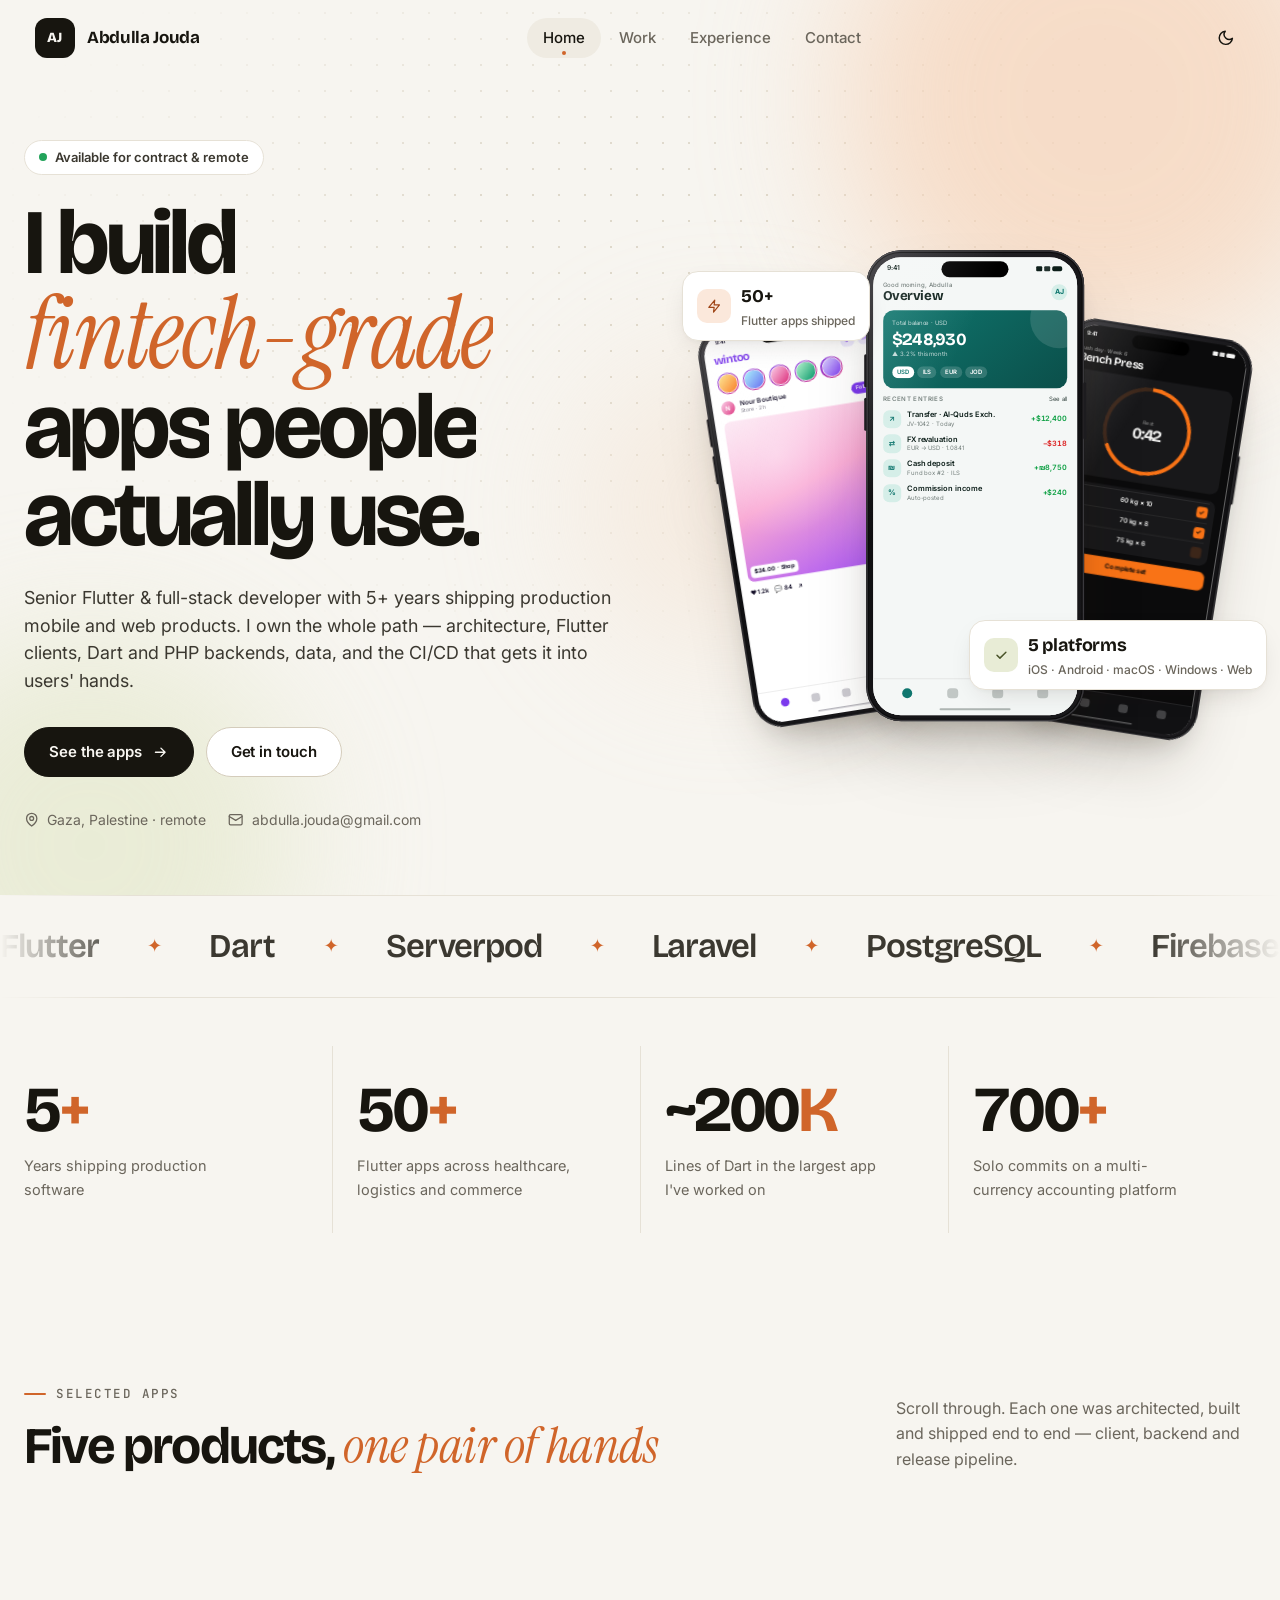
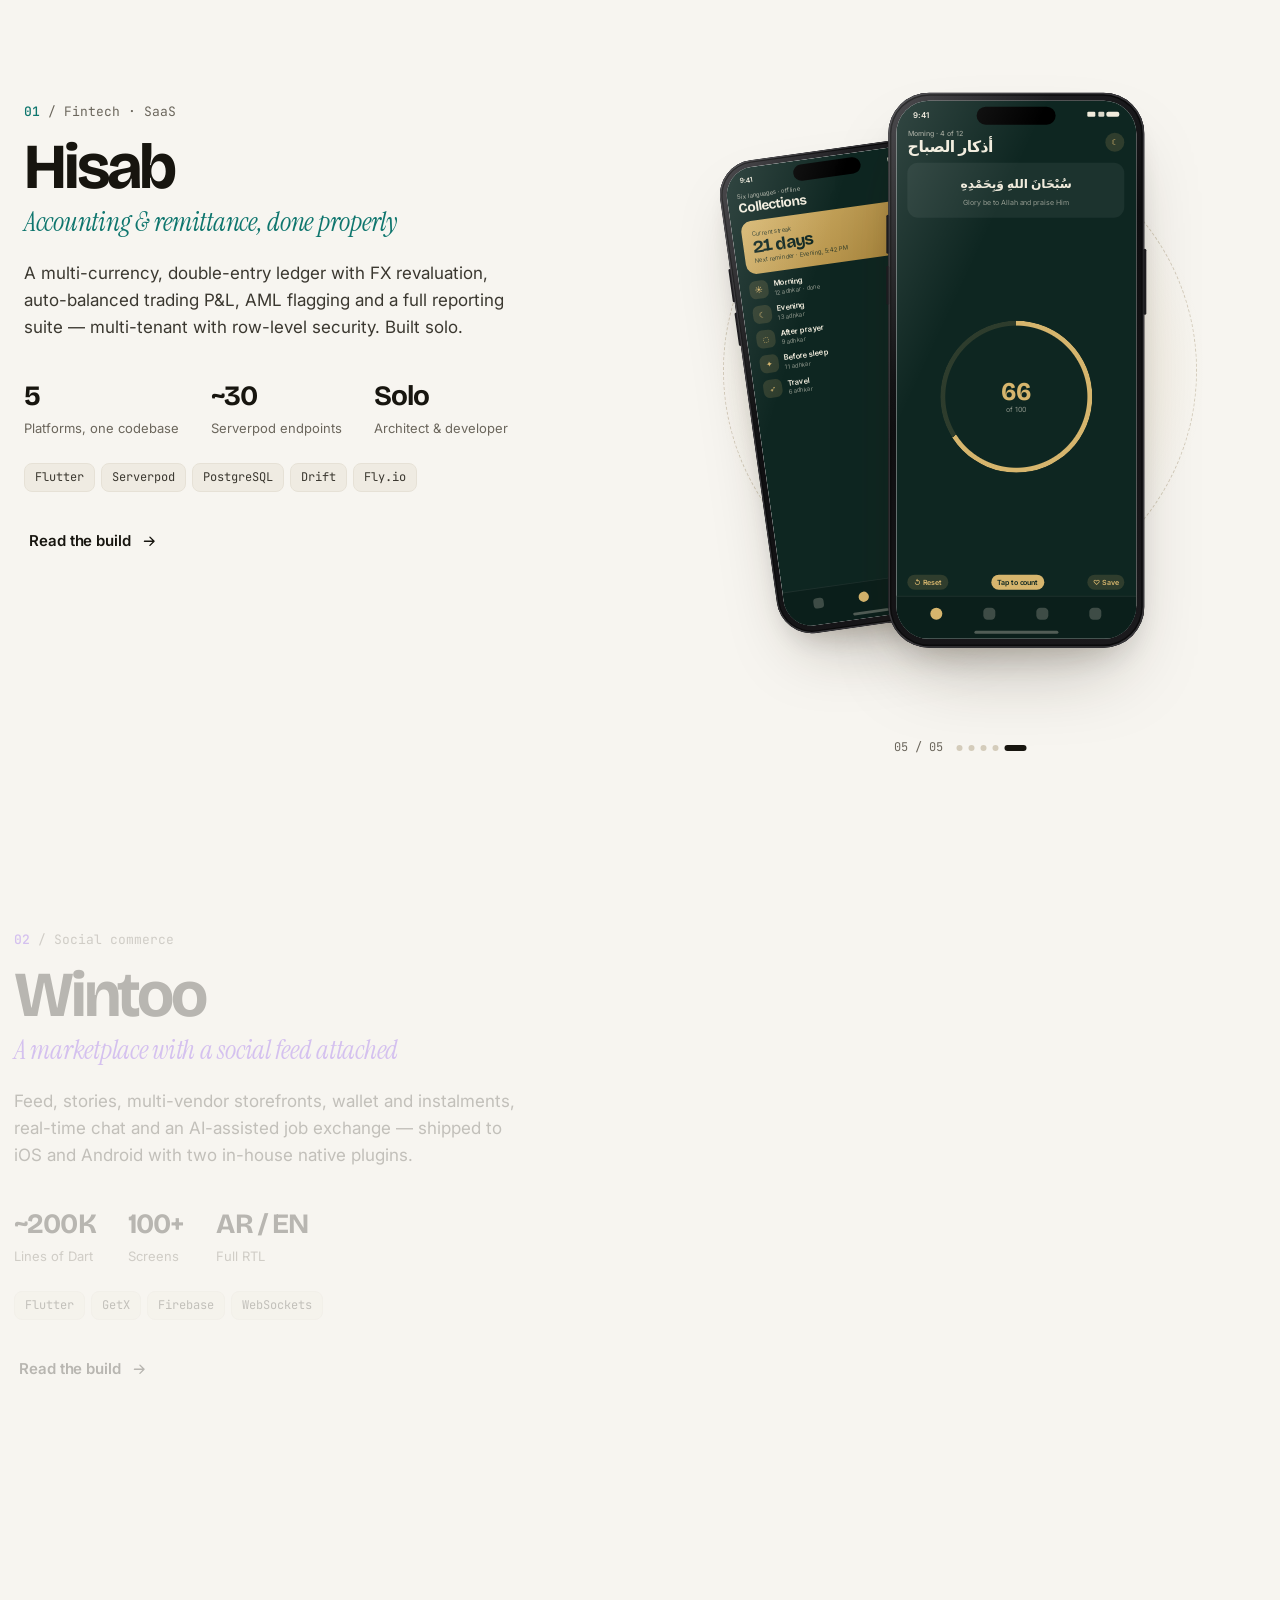
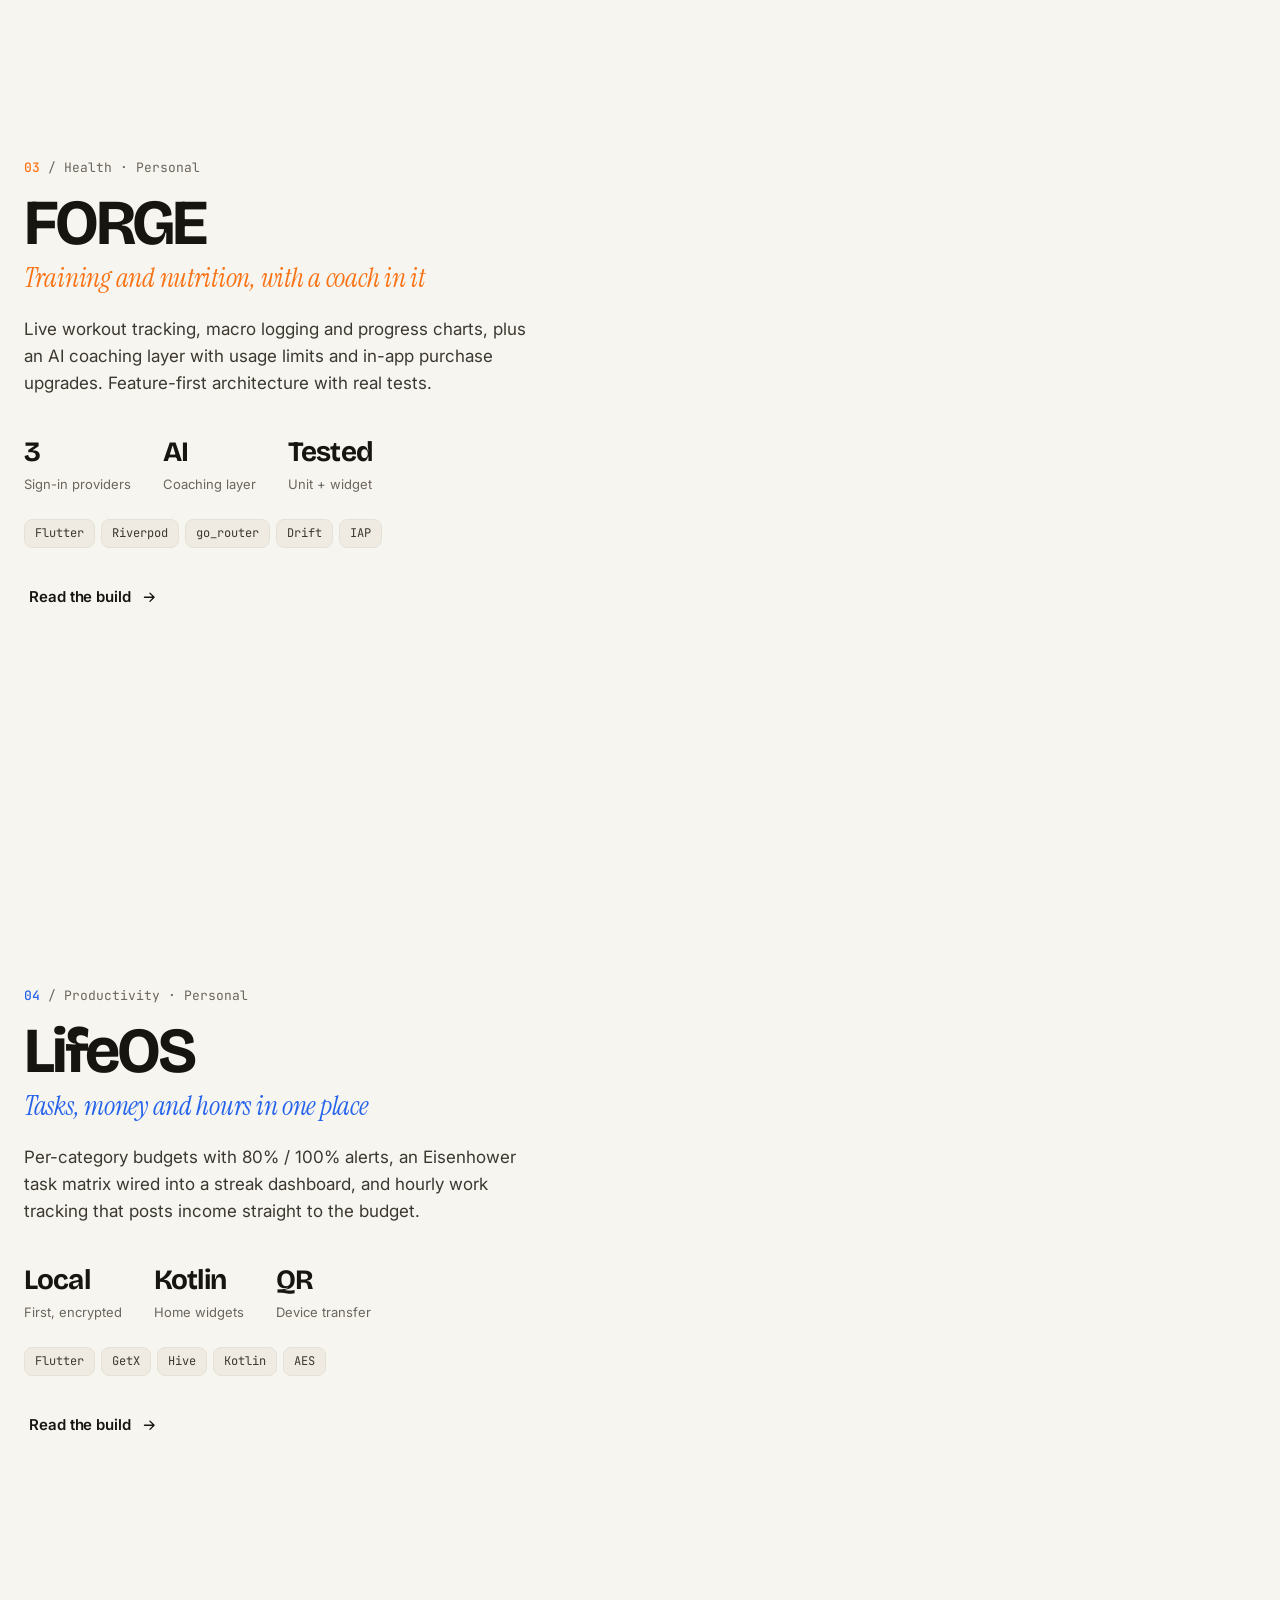
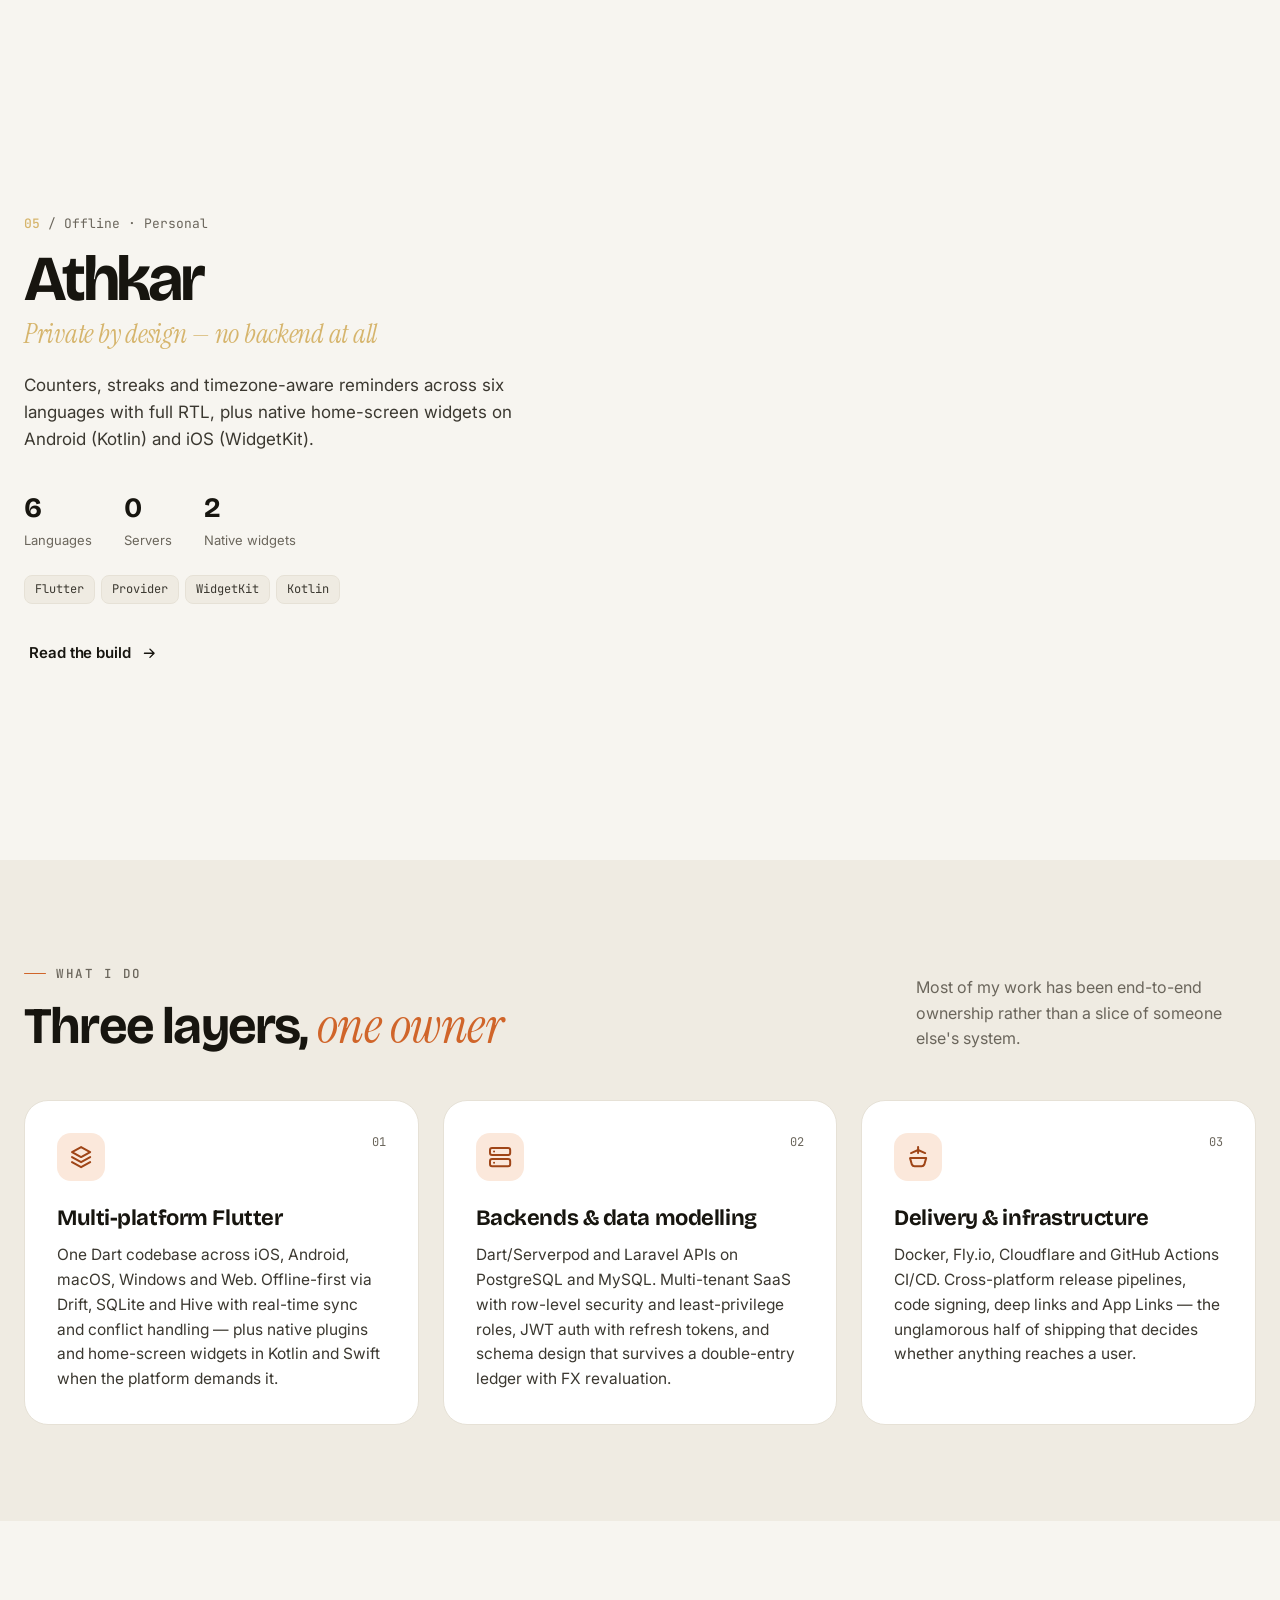
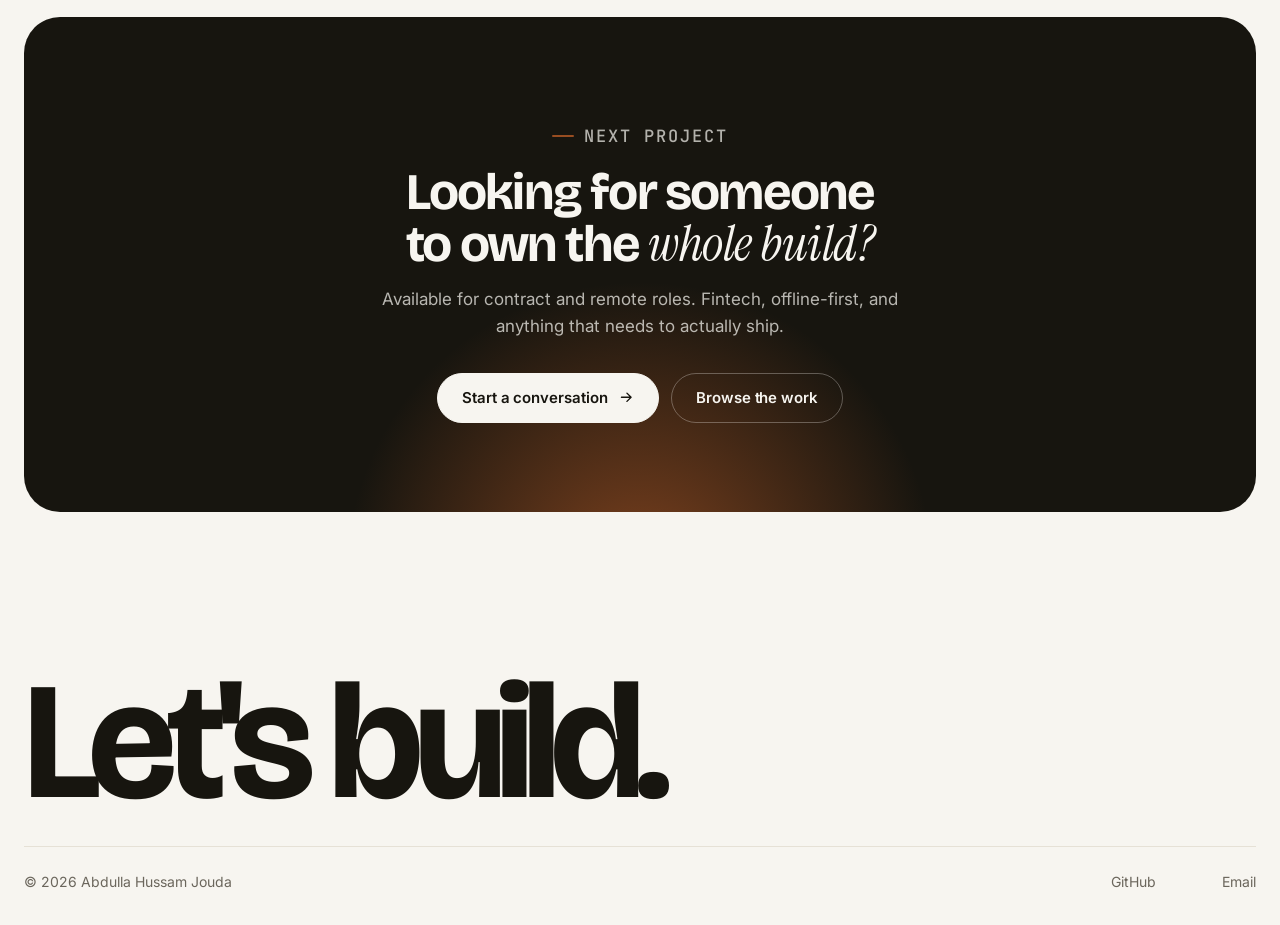
==== commit 2fbdc603: "Redesign: light-first theme, motion, and phone-frame app showcase - New light-first design system (B" ====
--- a/index.html
+++ b/index.html
@@ -6,8 +6,7 @@
 <title>Abdulla Jouda — Senior Flutter &amp; Full-Stack Developer</title>
 <meta name="description" content="Lead full-stack engineer with 5+ years building fintech-grade mobile and web products. Flutter, Dart, Serverpod, Laravel — from architecture through production deployment.">
 <meta name="author" content="Abdulla Hussam Jouda">
-<meta name="theme-color" content="#ebddc5" media="(prefers-color-scheme: light)">
-<meta name="theme-color" content="#14120f" media="(prefers-color-scheme: dark)">
+<meta name="theme-color" content="#f7f5f0">
 <link rel="canonical" href="https://abdullajouda.github.io/portfolio/">
 
 <meta property="og:type" content="website">
@@ -18,18 +17,15 @@
 <meta name="twitter:title" content="Abdulla Jouda — Senior Flutter &amp; Full-Stack Developer">
 <meta name="twitter:description" content="Lead full-stack engineer building fintech-grade mobile and web products, end to end.">
 
+<link rel="icon" href="assets/icon.svg" type="image/svg+xml">
 <link rel="manifest" href="manifest.json">
 <link rel="preconnect" href="https://fonts.googleapis.com">
 <link rel="preconnect" href="https://fonts.gstatic.com" crossorigin>
-<link rel="stylesheet" href="https://fonts.googleapis.com/css2?family=Bitter:wght@700;800&amp;family=Plus+Jakarta+Sans:wght@400;500;600;700&amp;family=JetBrains+Mono:wght@400;500&amp;display=swap">
+<link rel="stylesheet" href="https://fonts.googleapis.com/css2?family=Bricolage+Grotesque:opsz,wght@12..96,500;12..96,600;12..96,700;12..96,800&amp;family=Inter:wght@400;500;600;700&amp;family=Instrument+Serif:ital@0;1&amp;family=JetBrains+Mono:wght@400;500&amp;display=swap">
 <link rel="stylesheet" href="css/styles.css">
 <script>
   (function () {
-    try {
-      var t = localStorage.getItem("theme");
-      if (!t) t = matchMedia("(prefers-color-scheme: dark)").matches ? "dark" : "light";
-      document.documentElement.dataset.theme = t;
-    } catch (e) {}
+    try { if (localStorage.getItem("theme") === "dark") document.documentElement.dataset.theme = "dark"; } catch (e) {}
   })();
 </script>
 
@@ -49,6 +45,7 @@
 
 <body>
 <a class="skip-link" href="#main">Skip to content</a>
+<div class="scroll-progress" aria-hidden="true"></div>
 
 <svg style="display:none" aria-hidden="true" focusable="false">
   <symbol id="i-arrow" viewBox="0 0 24 24" fill="none" stroke="currentColor" stroke-width="2" stroke-linecap="round" stroke-linejoin="round"><path d="M5 12h14M13 6l6 6-6 6"/></symbol>
@@ -58,10 +55,11 @@
   <symbol id="i-close" viewBox="0 0 24 24" fill="none" stroke="currentColor" stroke-width="2" stroke-linecap="round"><path d="M6 6l12 12M18 6L6 18"/></symbol>
   <symbol id="i-moon" viewBox="0 0 24 24" fill="none" stroke="currentColor" stroke-width="2" stroke-linecap="round" stroke-linejoin="round"><path d="M21 12.8A9 9 0 1 1 11.2 3a7 7 0 0 0 9.8 9.8Z"/></symbol>
   <symbol id="i-sun" viewBox="0 0 24 24" fill="none" stroke="currentColor" stroke-width="2" stroke-linecap="round"><circle cx="12" cy="12" r="4"/><path d="M12 2v2M12 20v2M4.9 4.9l1.4 1.4M17.7 17.7l1.4 1.4M2 12h2M20 12h2M4.9 19.1l1.4-1.4M17.7 6.3l1.4-1.4"/></symbol>
-  <symbol id="i-phone" viewBox="0 0 24 24" fill="none" stroke="currentColor" stroke-width="2" stroke-linecap="round" stroke-linejoin="round"><path d="M22 16.9v3a2 2 0 0 1-2.2 2 19.8 19.8 0 0 1-8.6-3.1 19.5 19.5 0 0 1-6-6A19.8 19.8 0 0 1 2.1 4.2 2 2 0 0 1 4.1 2h3a2 2 0 0 1 2 1.7c.1 1 .4 1.9.7 2.8a2 2 0 0 1-.5 2.1L8.1 9.9a16 16 0 0 0 6 6l1.3-1.2a2 2 0 0 1 2.1-.5c.9.3 1.8.6 2.8.7a2 2 0 0 1 1.7 2Z"/></symbol>
   <symbol id="i-layers" viewBox="0 0 24 24" fill="none" stroke="currentColor" stroke-width="2" stroke-linecap="round" stroke-linejoin="round"><path d="m12 2 9 5-9 5-9-5 9-5Z"/><path d="m3 17 9 5 9-5"/><path d="m3 12 9 5 9-5"/></symbol>
   <symbol id="i-server" viewBox="0 0 24 24" fill="none" stroke="currentColor" stroke-width="2" stroke-linecap="round" stroke-linejoin="round"><rect x="2" y="3" width="20" height="7" rx="2"/><rect x="2" y="14" width="20" height="7" rx="2"/><path d="M6 6.5h.01M6 17.5h.01"/></symbol>
   <symbol id="i-ship" viewBox="0 0 24 24" fill="none" stroke="currentColor" stroke-width="2" stroke-linecap="round" stroke-linejoin="round"><path d="M12 2v6"/><path d="m5 8 7-3 7 3"/><path d="M4 13h16l-1.8 6.3A3 3 0 0 1 15.3 21H8.7a3 3 0 0 1-2.9-1.7L4 13Z"/></symbol>
+  <symbol id="i-bolt" viewBox="0 0 24 24" fill="none" stroke="currentColor" stroke-width="2" stroke-linecap="round" stroke-linejoin="round"><path d="M13 2 3 14h9l-1 8 10-12h-9l1-8Z"/></symbol>
+  <symbol id="i-check" viewBox="0 0 24 24" fill="none" stroke="currentColor" stroke-width="2.4" stroke-linecap="round" stroke-linejoin="round"><path d="m5 12 5 5L20 7"/></symbol>
 </svg>
 
 <header class="site-header">
@@ -96,7 +94,7 @@
 <div class="nav-backdrop" data-nav-backdrop data-nav-close></div>
 <div class="nav-drawer" id="mobile-nav" data-nav-drawer aria-label="Mobile navigation">
   <div class="nav-drawer__head">
-    <span class="mono small muted">MENU</span>
+    <span class="eyebrow">Menu</span>
     <button class="icon-btn" type="button" data-nav-close aria-label="Close menu">
       <svg class="icon" aria-hidden="true"><use href="#i-close"/></svg>
     </button>
@@ -112,100 +110,235 @@
 
 <main id="main">
 
-  <section class="hero">
+  <!-- ============================================================ hero -->
+  <section class="hero" data-parallax-scene>
+    <div class="hero__bg" aria-hidden="true">
+      <span class="blob blob--a"></span>
+      <span class="blob blob--b"></span>
+      <span class="blob blob--c"></span>
+    </div>
+
     <div class="container container--wide">
       <div class="hero__grid">
         <div>
-          <p class="eyebrow">Senior Flutter &amp; Full-Stack Developer</p>
-          <h1 class="hero__title">I build <em>fintech-grade</em> mobile and web products — end to end.</h1>
-          <p class="lede hero__lede">
-            Lead full-stack engineer with 5+ years shipping complex, high-performance
-            products. I own the whole path: architecture, Flutter clients, Dart and PHP
-            backends, database design, and the CI/CD that puts it in front of users.
+          <span class="pill fade-up" style="--d:0ms"><span class="pill__dot pill__dot--live"></span> Available for contract &amp; remote</span>
+          <h1 class="display hero__title" data-split>I build <span class="serif">fintech-grade</span> apps people actually use.</h1>
+          <p class="lede hero__lede fade-up" style="--d:650ms">
+            Senior Flutter &amp; full-stack developer with 5+ years shipping production
+            mobile and web products. I own the whole path — architecture, Flutter clients,
+            Dart and PHP backends, data, and the CI/CD that gets it into users' hands.
           </p>
 
-          <div class="hero__actions">
-            <a class="btn btn--primary" href="projects.html">
-              See the work
+          <div class="hero__actions fade-up" style="--d:800ms">
+            <a class="btn btn--primary" href="#apps">
+              See the apps
               <svg class="icon" aria-hidden="true"><use href="#i-arrow"/></svg>
             </a>
             <a class="btn btn--secondary" href="contact.html">Get in touch</a>
           </div>
 
-          <div class="hero__meta">
-            <span><svg class="icon" aria-hidden="true"><use href="#i-pin"/></svg> Gaza, Palestine</span>
+          <div class="hero__meta fade-up" style="--d:950ms">
+            <span><svg class="icon" aria-hidden="true"><use href="#i-pin"/></svg> Gaza, Palestine · remote</span>
             <a data-site-link="email" href="#"><svg class="icon" aria-hidden="true"><use href="#i-mail"/></svg> <span data-site-text="email">abdulla.jouda@gmail.com</span></a>
           </div>
         </div>
 
-        <aside class="id-card">
-          <div class="id-card__head">
-            <span class="monogram monogram--lg" aria-hidden="true">AJ</span>
-            <div>
-              <p class="h4">Abdulla Hussam Jouda</p>
-              <p class="small muted">Helping startups &amp; businesses launch polished mobile and web products.</p>
-            </div>
-          </div>
-          <dl class="id-card__rows">
-            <div class="id-card__row"><dt>Focus</dt><dd>Fintech &amp; offline-first</dd></div>
-            <div class="id-card__row"><dt>Core stack</dt><dd>Flutter · Dart · Serverpod</dd></div>
-            <div class="id-card__row"><dt>Also ships</dt><dd>Laravel · PostgreSQL · Firebase</dd></div>
-            <div class="id-card__row"><dt>Platforms</dt><dd>iOS · Android · macOS · Windows · Web</dd></div>
-          </dl>
-          <p style="margin-top:var(--sp-5)">
-            <span class="pill"><span class="pill__dot pill__dot--live"></span> Available for contract &amp; remote</span>
-          </p>
-        </aside>
+        <div class="hero-phones" aria-label="Screens from apps I've built">
+          <div class="hero-phones__item hero-phones__item--l" data-depth="-10">
+            <div class="float"><div data-phone="wintoo/feed"></div></div>
+          </div>
+          <div class="hero-phones__item hero-phones__item--c" data-depth="14">
+            <div class="float"><div data-phone="hisab/dashboard"></div></div>
+          </div>
+          <div class="hero-phones__item hero-phones__item--r" data-depth="-6">
+            <div class="float"><div data-phone="forge/workout"></div></div>
+          </div>
+
+          <div class="hero-badge hero-badge--a" data-depth="22">
+            <span class="hero-badge__icon"><svg class="icon" aria-hidden="true"><use href="#i-bolt"/></svg></span>
+            <span><b>50+</b><small>Flutter apps shipped</small></span>
+          </div>
+          <div class="hero-badge hero-badge--b" data-depth="-18">
+            <span class="hero-badge__icon" style="background:var(--olive-soft);color:var(--olive-text)"><svg class="icon" aria-hidden="true"><use href="#i-check"/></svg></span>
+            <span><b>5 platforms</b><small>iOS · Android · macOS · Windows · Web</small></span>
+          </div>
+        </div>
       </div>
     </div>
   </section>
 
+  <!-- ========================================================= marquee -->
+  <div class="marquee" aria-label="Core stack">
+    <div class="marquee__track">
+      <ul class="marquee__group">
+        <li class="marquee__item">Flutter</li><li class="marquee__item">Dart</li><li class="marquee__item">Serverpod</li>
+        <li class="marquee__item">Laravel</li><li class="marquee__item">PostgreSQL</li><li class="marquee__item">Firebase</li>
+        <li class="marquee__item">Riverpod</li><li class="marquee__item">Drift</li><li class="marquee__item">Docker</li>
+        <li class="marquee__item">Swift</li><li class="marquee__item">Kotlin</li>
+      </ul>
+      <ul class="marquee__group" aria-hidden="true">
+        <li class="marquee__item">Flutter</li><li class="marquee__item">Dart</li><li class="marquee__item">Serverpod</li>
+        <li class="marquee__item">Laravel</li><li class="marquee__item">PostgreSQL</li><li class="marquee__item">Firebase</li>
+        <li class="marquee__item">Riverpod</li><li class="marquee__item">Drift</li><li class="marquee__item">Docker</li>
+        <li class="marquee__item">Swift</li><li class="marquee__item">Kotlin</li>
+      </ul>
+    </div>
+  </div>
+
+  <!-- =========================================================== stats -->
   <section class="section section--tight">
     <div class="container container--wide">
-      <div class="grid grid--4">
+      <div class="stats" data-stagger>
         <div class="stat">
-          <p class="stat__value">5+</p>
+          <p class="stat__value" data-count="5"><em>+</em></p>
           <p class="stat__label">Years shipping production software</p>
         </div>
         <div class="stat">
-          <p class="stat__value">50+</p>
-          <p class="stat__label">Flutter apps shipped across healthcare, logistics and commerce</p>
+          <p class="stat__value" data-count="50"><em>+</em></p>
+          <p class="stat__label">Flutter apps across healthcare, logistics and commerce</p>
         </div>
         <div class="stat">
-          <p class="stat__value">~200K</p>
-          <p class="stat__label">Lines of Dart in the largest app I architected</p>
+          <p class="stat__value" data-count="200" data-prefix="~"><em>K</em></p>
+          <p class="stat__label">Lines of Dart in the largest app I've worked on</p>
         </div>
         <div class="stat">
-          <p class="stat__value">700+</p>
+          <p class="stat__value" data-count="700"><em>+</em></p>
           <p class="stat__label">Solo commits on a multi-currency accounting platform</p>
         </div>
       </div>
     </div>
   </section>
 
+  <!-- ======================================================== showcase -->
+  <section class="section" id="apps" style="padding-bottom:0">
+    <div class="container container--wide">
+      <div class="section-head" data-reveal>
+        <div>
+          <p class="eyebrow">Selected apps</p>
+          <h2 class="h2" style="margin-top:var(--sp-4)">Five products, <span class="serif accent">one pair of hands</span></h2>
+        </div>
+        <p class="muted" style="max-width:36ch">Scroll through. Each one was architected, built and shipped end to end — client, backend and release pipeline.</p>
+      </div>
+
+      <div class="showcase" data-showcase>
+        <div class="showcase__steps">
+
+          <article class="step" data-step data-front="hisab/dashboard" data-back="hisab/reports">
+            <div class="step__phones"></div>
+            <div class="step__inner">
+              <p class="step__num"><b>01</b> / Fintech · SaaS</p>
+              <h3 class="step__name">Hisab<span>Accounting &amp; remittance, done properly</span></h3>
+              <p class="step__body">A multi-currency, double-entry ledger with FX revaluation, auto-balanced trading P&amp;L, AML flagging and a full reporting suite — multi-tenant with row-level security. Built solo.</p>
+              <dl class="step__facts">
+                <div><dt>5</dt><dd>Platforms, one codebase</dd></div>
+                <div><dt>~30</dt><dd>Serverpod endpoints</dd></div>
+                <div><dt>Solo</dt><dd>Architect &amp; developer</dd></div>
+              </dl>
+              <div class="techline"><span class="tech">Flutter</span><span class="tech">Serverpod</span><span class="tech">PostgreSQL</span><span class="tech">Drift</span><span class="tech">Fly.io</span></div>
+              <a class="btn btn--ghost step__link" href="projects.html#hisab">Read the build <svg class="icon" aria-hidden="true"><use href="#i-arrow"/></svg></a>
+            </div>
+          </article>
+
+          <article class="step" data-step data-front="wintoo/feed" data-back="wintoo/shop">
+            <div class="step__phones"></div>
+            <div class="step__inner">
+              <p class="step__num"><b>02</b> / Social commerce</p>
+              <h3 class="step__name">Wintoo<span>A marketplace with a social feed attached</span></h3>
+              <p class="step__body">Feed, stories, multi-vendor storefronts, wallet and instalments, real-time chat and an AI-assisted job exchange — shipped to iOS and Android with two in-house native plugins.</p>
+              <dl class="step__facts">
+                <div><dt>~200K</dt><dd>Lines of Dart</dd></div>
+                <div><dt>100+</dt><dd>Screens</dd></div>
+                <div><dt>AR / EN</dt><dd>Full RTL</dd></div>
+              </dl>
+              <div class="techline"><span class="tech">Flutter</span><span class="tech">GetX</span><span class="tech">Firebase</span><span class="tech">WebSockets</span></div>
+              <a class="btn btn--ghost step__link" href="projects.html#wintoo">Read the build <svg class="icon" aria-hidden="true"><use href="#i-arrow"/></svg></a>
+            </div>
+          </article>
+
+          <article class="step" data-step data-front="forge/workout" data-back="forge/nutrition">
+            <div class="step__phones"></div>
+            <div class="step__inner">
+              <p class="step__num"><b>03</b> / Health · Personal</p>
+              <h3 class="step__name">FORGE<span>Training and nutrition, with a coach in it</span></h3>
+              <p class="step__body">Live workout tracking, macro logging and progress charts, plus an AI coaching layer with usage limits and in-app purchase upgrades. Feature-first architecture with real tests.</p>
+              <dl class="step__facts">
+                <div><dt>3</dt><dd>Sign-in providers</dd></div>
+                <div><dt>AI</dt><dd>Coaching layer</dd></div>
+                <div><dt>Tested</dt><dd>Unit + widget</dd></div>
+              </dl>
+              <div class="techline"><span class="tech">Flutter</span><span class="tech">Riverpod</span><span class="tech">go_router</span><span class="tech">Drift</span><span class="tech">IAP</span></div>
+              <a class="btn btn--ghost step__link" href="projects.html#forge">Read the build <svg class="icon" aria-hidden="true"><use href="#i-arrow"/></svg></a>
+            </div>
+          </article>
+
+          <article class="step" data-step data-front="lifeos/budget" data-back="lifeos/tasks">
+            <div class="step__phones"></div>
+            <div class="step__inner">
+              <p class="step__num"><b>04</b> / Productivity · Personal</p>
+              <h3 class="step__name">LifeOS<span>Tasks, money and hours in one place</span></h3>
+              <p class="step__body">Per-category budgets with 80% / 100% alerts, an Eisenhower task matrix wired into a streak dashboard, and hourly work tracking that posts income straight to the budget.</p>
+              <dl class="step__facts">
+                <div><dt>Local</dt><dd>First, encrypted</dd></div>
+                <div><dt>Kotlin</dt><dd>Home widgets</dd></div>
+                <div><dt>QR</dt><dd>Device transfer</dd></div>
+              </dl>
+              <div class="techline"><span class="tech">Flutter</span><span class="tech">GetX</span><span class="tech">Hive</span><span class="tech">Kotlin</span><span class="tech">AES</span></div>
+              <a class="btn btn--ghost step__link" href="projects.html#lifeos">Read the build <svg class="icon" aria-hidden="true"><use href="#i-arrow"/></svg></a>
+            </div>
+          </article>
+
+          <article class="step" data-step data-front="athkar/counter" data-back="athkar/collections">
+            <div class="step__phones"></div>
+            <div class="step__inner">
+              <p class="step__num"><b>05</b> / Offline · Personal</p>
+              <h3 class="step__name">Athkar<span>Private by design — no backend at all</span></h3>
+              <p class="step__body">Counters, streaks and timezone-aware reminders across six languages with full RTL, plus native home-screen widgets on Android (Kotlin) and iOS (WidgetKit).</p>
+              <dl class="step__facts">
+                <div><dt>6</dt><dd>Languages</dd></div>
+                <div><dt>0</dt><dd>Servers</dd></div>
+                <div><dt>2</dt><dd>Native widgets</dd></div>
+              </dl>
+              <div class="techline"><span class="tech">Flutter</span><span class="tech">Provider</span><span class="tech">WidgetKit</span><span class="tech">Kotlin</span></div>
+              <a class="btn btn--ghost step__link" href="projects.html#athkar">Read the build <svg class="icon" aria-hidden="true"><use href="#i-arrow"/></svg></a>
+            </div>
+          </article>
+
+        </div>
+
+        <div class="showcase__stage" data-stage aria-hidden="true">
+          <span class="stage__glow"></span>
+          <span class="stage__ring"></span>
+          <div class="stage__counter"><span data-stage-count>01 / 05</span><span class="stage__dots" data-stage-dots></span></div>
+        </div>
+      </div>
+    </div>
+  </section>
+
+  <!-- ===================================================== capabilities -->
   <section class="section section--sunk">
     <div class="container container--wide">
-      <div class="section-head">
+      <div class="section-head" data-reveal>
         <div>
           <p class="eyebrow">What I do</p>
-          <h2 class="h2" style="margin-top:var(--sp-3)">Three layers, one person</h2>
-        </div>
-        <p class="small muted" style="max-width:32ch">Most of my work has been end-to-end ownership rather than a slice of someone else's system.</p>
-      </div>
-
-      <div class="grid grid--3">
+          <h2 class="h2" style="margin-top:var(--sp-4)">Three layers, <span class="serif accent">one owner</span></h2>
+        </div>
+        <p class="muted" style="max-width:34ch">Most of my work has been end-to-end ownership rather than a slice of someone else's system.</p>
+      </div>
+
+      <div class="grid grid--3" data-stagger>
         <article class="card">
+          <span class="card__num">01</span>
           <span class="card__icon"><svg class="icon" aria-hidden="true"><use href="#i-layers"/></svg></span>
           <h3 class="card__title">Multi-platform Flutter</h3>
           <p class="card__body">
-            One Dart codebase across iOS, Android, macOS, Windows and Web. Offline-first
-            via Drift, SQLite and Hive with real-time sync and conflict handling — plus
-            native plugins and home-screen widgets in Kotlin and Swift when the platform
-            demands it.
+            One Dart codebase across iOS, Android, macOS, Windows and Web. Offline-first via
+            Drift, SQLite and Hive with real-time sync and conflict handling — plus native
+            plugins and home-screen widgets in Kotlin and Swift when the platform demands it.
           </p>
         </article>
 
         <article class="card">
+          <span class="card__num">02</span>
           <span class="card__icon"><svg class="icon" aria-hidden="true"><use href="#i-server"/></svg></span>
           <h3 class="card__title">Backends &amp; data modelling</h3>
           <p class="card__body">
@@ -216,6 +349,7 @@
         </article>
 
         <article class="card">
+          <span class="card__num">03</span>
           <span class="card__icon"><svg class="icon" aria-hidden="true"><use href="#i-ship"/></svg></span>
           <h3 class="card__title">Delivery &amp; infrastructure</h3>
           <p class="card__body">
@@ -228,86 +362,16 @@
     </div>
   </section>
 
+  <!-- ============================================================= cta -->
   <section class="section">
     <div class="container container--wide">
-      <div class="section-head">
-        <div>
-          <p class="eyebrow">Selected work</p>
-          <h2 class="h2" style="margin-top:var(--sp-3)">Recent builds</h2>
-        </div>
-        <a class="btn btn--ghost btn--arrow" href="projects.html">
-          All projects
-          <svg class="icon" aria-hidden="true"><use href="#i-arrow"/></svg>
-        </a>
-      </div>
-
-      <div class="grid grid--2">
-        <article class="card card--link">
-          <div class="project__head">
-            <h3 class="card__title">Hisab</h3>
-            <span class="pill pill--accent">Lead &amp; architect</span>
-          </div>
-          <p class="card__body">
-            A multi-currency, double-entry accounting and remittance SaaS. Deep ledger with
-            FX revaluation and auto-balanced trading P&amp;L, a full reporting suite with AML
-            flagging and audit trails, and a Flutter client on five platforms. Built solo,
-            end to end.
-          </p>
-          <div class="techline"><span class="tech">Flutter</span><span class="tech">Serverpod</span><span class="tech">PostgreSQL</span><span class="tech">Fly.io</span></div>
-        </article>
-
-        <article class="card card--link">
-          <div class="project__head">
-            <h3 class="card__title">Wintoo</h3>
-            <span class="pill pill--neutral">Senior Flutter</span>
-          </div>
-          <p class="card__body">
-            Social commerce at scale — roughly 950 Dart files and 200K lines spanning a
-            social feed, multi-vendor marketplace, real-time chat and an AI-assisted
-            job-exchange module, shipped to iOS and Android with two in-house native plugins.
-          </p>
-          <div class="techline"><span class="tech">Flutter</span><span class="tech">GetX</span><span class="tech">Firebase</span><span class="tech">WebSockets</span></div>
-        </article>
-
-        <article class="card card--link">
-          <div class="project__head">
-            <h3 class="card__title">CoinPlus</h3>
-            <span class="pill pill--neutral">Full-stack</span>
-          </div>
-          <p class="card__body">
-            Multi-currency financial and accounting management — transaction engine with
-            immutable audit log, per-resource role-based permissions, offline-first capture
-            that syncs on reconnect, and PDF/Excel reporting pipelines. 700+ commits solo
-            across ~20 months.
-          </p>
-          <div class="techline"><span class="tech">Laravel</span><span class="tech">Filament</span><span class="tech">Inertia/React</span><span class="tech">MySQL</span></div>
-        </article>
-
-        <article class="card card--link">
-          <div class="project__head">
-            <h3 class="card__title">FORGE</h3>
-            <span class="pill pill--neutral">Personal · 2026</span>
-          </div>
-          <p class="card__body">
-            Cross-platform fitness and nutrition tracking on a feature-first, thin-UI
-            architecture with Riverpod and go_router. Live workout tracking, macro logging,
-            an AI coaching layer with usage limits, and unit/widget tests over decoupled
-            data sources.
-          </p>
-          <div class="techline"><span class="tech">Flutter</span><span class="tech">Riverpod</span><span class="tech">Drift</span><span class="tech">Firebase</span></div>
-        </article>
-      </div>
-    </div>
-  </section>
-
-  <section class="section section--tight">
-    <div class="container container--wide">
-      <div class="cta">
-        <h2 class="h2">Looking for someone to own the whole build?</h2>
+      <div class="cta" data-reveal>
+        <p class="eyebrow" style="color:inherit;opacity:.7">Next project</p>
+        <h2 class="h2" style="margin-top:var(--sp-4)">Looking for someone to own the <span class="serif">whole build?</span></h2>
         <p>Available for contract and remote roles. Fintech, offline-first, and anything that needs to actually ship.</p>
         <div class="cta__actions">
-          <a class="btn btn--primary" href="contact.html">Start a conversation</a>
-          <a class="btn btn--secondary" data-site-link="resume" href="#" hidden>Download resume</a>
+          <a class="btn btn--primary" href="contact.html">Start a conversation <svg class="icon" aria-hidden="true"><use href="#i-arrow"/></svg></a>
+          <a class="btn btn--secondary" href="projects.html">Browse the work</a>
         </div>
       </div>
     </div>
@@ -316,18 +380,22 @@
 </main>
 
 <footer class="site-footer">
-  <div class="container container--wide site-footer__inner">
-    <p class="small muted">© <span data-year>2026</span> Abdulla Hussam Jouda</p>
-    <ul class="site-footer__links">
-      <li><a data-site-link="github" href="#" hidden>GitHub</a></li>
-      <li><a data-site-link="linkedin" href="#" hidden>LinkedIn</a></li>
-      <li><a data-site-link="twitter" href="#" hidden>X</a></li>
-      <li><a data-site-link="email" href="#">Email</a></li>
-    </ul>
+  <div class="container container--wide">
+    <div class="site-footer__big" data-reveal><a href="contact.html">Let's build.</a></div>
+    <div class="site-footer__inner">
+      <p class="small muted">© <span data-year>2026</span> Abdulla Hussam Jouda</p>
+      <ul class="site-footer__links">
+        <li><a data-site-link="github" href="#" hidden>GitHub</a></li>
+        <li><a data-site-link="linkedin" href="#" hidden>LinkedIn</a></li>
+        <li><a data-site-link="twitter" href="#" hidden>X</a></li>
+        <li><a data-site-link="email" href="#">Email</a></li>
+      </ul>
+    </div>
   </div>
 </footer>
 
 <script src="js/site-config.js"></script>
+<script src="js/screens.js"></script>
 <script src="js/site.js"></script>
 </body>
 </html>
--- a/css/styles.css
+++ b/css/styles.css
@@ -1,970 +1,885 @@
 /* ==========================================================================
    Abdulla Jouda — portfolio
-   Design tokens, base styles and components.
-   Palette derived from the printed resume: warm paper, cream, terracotta, olive.
+   Light-first. Every colour, space and curve is a token; change it here.
    ========================================================================== */
 
-/* --------------------------------------------------------------------------
-   1. Tokens
-   -------------------------------------------------------------------------- */
+@view-transition { navigation: auto; }
 
 :root {
+  /* Surfaces */
+  --bg: #f7f5f0;
+  --bg-sunk: #efebe2;
+  --surface: #ffffff;
+  --surface-2: #fbfaf7;
+
+  /* Ink */
+  --ink: #17150f;
+  --ink-2: #3b3830;
+  --muted: #6b665c;
+  --line: #e6e1d6;
+  --line-strong: #d4ccbb;
+
+  /* Accent — terracotta from the printed resume.
+     --accent for large marks and fills, --accent-text for body-size text (AA). */
+  --accent: #d0652a;
+  --accent-text: #9f4517;
+  --accent-soft: #fbe8db;
+  --olive: #5f6b3a;
+  --olive-soft: #e8ecd6;
+  --olive-text: #4a5429;
+
+  --shadow-sm: 0 1px 2px rgb(40 30 15 / .06), 0 1px 1px rgb(40 30 15 / .04);
+  --shadow-md: 0 10px 30px -12px rgb(40 30 15 / .18), 0 2px 6px -2px rgb(40 30 15 / .06);
+  --shadow-lg: 0 40px 80px -30px rgb(40 30 15 / .35), 0 18px 36px -18px rgb(40 30 15 / .25);
+
+  /* Type */
+  --font-display: "Bricolage Grotesque", ui-sans-serif, system-ui, sans-serif;
+  --font-body: "Inter", ui-sans-serif, system-ui, -apple-system, "Segoe UI", sans-serif;
+  --font-serif: "Instrument Serif", Georgia, serif;
+  --font-mono: "JetBrains Mono", ui-monospace, "SFMono-Regular", Consolas, monospace;
+
+  /* Space */
+  --sp-1: 4px;  --sp-2: 8px;  --sp-3: 12px; --sp-4: 16px; --sp-5: 24px;
+  --sp-6: 32px; --sp-7: 48px; --sp-8: 64px; --sp-9: 96px; --sp-10: 140px;
+
+  --radius-sm: 10px;
+  --radius: 16px;
+  --radius-lg: 24px;
+  --radius-xl: 36px;
+
+  /* Motion */
+  --ease-out: cubic-bezier(.22, 1, .36, 1);
+  --ease-in-out: cubic-bezier(.65, 0, .35, 1);
+  --ease-spring: cubic-bezier(.34, 1.56, .64, 1);
+
+  --container: 1200px;
+  --header-h: 76px;
+
   color-scheme: light;
-
-  /* Brand ramp */
-  --paper:          #fbfaf7;
-  --paper-sunk:     #f4f1ea;
-  --cream:          #ebddc5;
-  --cream-deep:     #e0cead;
-  --cream-soft:     #f5ecdc;
-  --ink:            #1a1917;
-  --ink-soft:       #3a3630;
-  --muted:          #655e53;
-  --line:           #e2dccf;
-  --line-strong:    #d3cab7;
-
-  /* Accents. `-text` variants are darkened to clear WCAG AA at body sizes. */
-  --terracotta:      #c67139;
-  --terracotta-deep: #b0602c;
-  --terracotta-text: #964b1d;
-  --terracotta-soft: #f7e9dc;
-  --olive:           #6f8a3a;
-  --olive-text:      #4f6528;
-  --olive-soft:      #eaf1dc;
-
-  /* Semantic surfaces */
-  --bg:            var(--paper);
-  --bg-sunk:       var(--paper-sunk);
-  --bg-band:       var(--cream);
-  --surface:       #ffffff;
-  --surface-alt:   var(--cream-soft);
-  --text:          var(--ink);
-  --text-soft:     var(--ink-soft);
-  --text-muted:    var(--muted);
-  --border:        var(--line);
-  --border-strong: var(--line-strong);
-  --accent:        var(--terracotta);
-  --accent-text:   var(--terracotta-text);
-  --accent-soft:   var(--terracotta-soft);
-
-  /* Type */
-  --font-display: "Bitter", "Georgia", "Times New Roman", serif;
-  --font-body: "Plus Jakarta Sans", -apple-system, BlinkMacSystemFont, "Segoe UI",
-    Roboto, Helvetica, Arial, sans-serif;
-  --font-mono: "JetBrains Mono", ui-monospace, SFMono-Regular, Menlo, Consolas, monospace;
-
-  --step--1: clamp(0.82rem, 0.79rem + 0.13vw, 0.89rem);
-  --step-0:  clamp(0.97rem, 0.93rem + 0.18vw, 1.06rem);
-  --step-1:  clamp(1.15rem, 1.08rem + 0.34vw, 1.35rem);
-  --step-2:  clamp(1.4rem, 1.26rem + 0.66vw, 1.79rem);
-  --step-3:  clamp(1.69rem, 1.46rem + 1.12vw, 2.36rem);
-  --step-4:  clamp(2.04rem, 1.68rem + 1.79vw, 3.12rem);
-  --step-5:  clamp(2.47rem, 1.91rem + 2.77vw, 4.12rem);
-
-  /* Space */
-  --sp-1: 0.25rem;
-  --sp-2: 0.5rem;
-  --sp-3: 0.75rem;
-  --sp-4: 1rem;
-  --sp-5: 1.5rem;
-  --sp-6: 2rem;
-  --sp-7: 3rem;
-  --sp-8: 4rem;
-  --sp-9: 6rem;
-  --sp-10: 8rem;
-
-  /* Shape */
-  --r-sm: 6px;
-  --r-md: 10px;
-  --r-lg: 16px;
-  --r-xl: 24px;
-  --r-pill: 999px;
-
-  --shadow-sm: 0 1px 2px rgb(26 25 23 / 0.05);
-  --shadow-md: 0 4px 16px -4px rgb(26 25 23 / 0.09);
-  --shadow-lg: 0 18px 48px -18px rgb(26 25 23 / 0.22);
-
-  --container: 68rem;
-  --container-wide: 78rem;
-  --nav-h: 4.25rem;
-
-  --ease: cubic-bezier(0.2, 0.7, 0.3, 1);
-}
-
-[data-theme="dark"] {
+}
+
+:root[data-theme="dark"] {
+  --bg: #12110e;
+  --bg-sunk: #0c0b09;
+  --surface: #1b1915;
+  --surface-2: #17150f;
+  --ink: #f3efe6;
+  --ink-2: #d6d0c3;
+  --muted: #a39d90;
+  --line: #2c2923;
+  --line-strong: #3d3930;
+  --accent: #e57e43;
+  --accent-text: #f0995f;
+  --accent-soft: #3a2416;
+  --olive: #a8b67a;
+  --olive-soft: #262a19;
+  --olive-text: #c3cf98;
+  --shadow-sm: 0 1px 2px rgb(0 0 0 / .4);
+  --shadow-md: 0 10px 30px -12px rgb(0 0 0 / .6);
+  --shadow-lg: 0 40px 80px -30px rgb(0 0 0 / .8), 0 18px 36px -18px rgb(0 0 0 / .6);
   color-scheme: dark;
-
-  --bg:            #14120f;
-  --bg-sunk:       #100e0c;
-  --bg-band:       #211d17;
-  --surface:       #1e1b16;
-  --surface-alt:   #262119;
-  --text:          #f4efe6;
-  --text-soft:     #ded6c8;
-  --text-muted:    #a49b8c;
-  --border:        #322c23;
-  --border-strong: #453d31;
-  --accent:        #e08a4d;
-  --accent-text:   #eda469;
-  --accent-soft:   #2c2118;
-  --olive-text:    #a9c273;
-  --olive-soft:    #232a19;
-  --cream:         #211d17;
-
-  --shadow-sm: 0 1px 2px rgb(0 0 0 / 0.4);
-  --shadow-md: 0 4px 16px -4px rgb(0 0 0 / 0.5);
-  --shadow-lg: 0 18px 48px -18px rgb(0 0 0 / 0.7);
-}
-
-/* --------------------------------------------------------------------------
-   2. Reset & base
-   -------------------------------------------------------------------------- */
-
-*,
-*::before,
-*::after { box-sizing: border-box; }
-
-* { margin: 0; }
-
-html {
-  -webkit-text-size-adjust: 100%;
-  scroll-behavior: smooth;
-  scroll-padding-top: calc(var(--nav-h) + 1rem);
-}
+}
+
+/* ------------------------------------------------------------------ base */
+
+*, *::before, *::after { box-sizing: border-box; }
+
+html { -webkit-text-size-adjust: 100%; scroll-padding-top: calc(var(--header-h) + 16px); }
 
 body {
-  min-height: 100svh;
+  margin: 0;
   background: var(--bg);
-  color: var(--text);
+  color: var(--ink);
   font-family: var(--font-body);
-  font-size: var(--step-0);
-  line-height: 1.65;
+  font-size: 16px;
+  line-height: 1.6;
   -webkit-font-smoothing: antialiased;
   text-rendering: optimizeLegibility;
   overflow-x: hidden;
 }
 
-img, svg, video { display: block; max-width: 100%; height: auto; }
-
-/* Safety net: every inline icon has a size even outside a sized context. */
+img, svg { display: block; max-width: 100%; }
+a { color: inherit; text-decoration: none; }
+button { font: inherit; color: inherit; }
+p, h1, h2, h3, h4, ul, ol, dl, dd, figure { margin: 0; }
+ul, ol { padding: 0; list-style: none; }
+[hidden] { display: none !important; }
+
+::selection { background: var(--accent); color: #fff; }
+
+:focus-visible { outline: 2px solid var(--accent); outline-offset: 3px; border-radius: 6px; }
+
+.skip-link {
+  position: absolute; left: 16px; top: -100px; z-index: 100;
+  background: var(--ink); color: var(--bg); padding: 10px 16px; border-radius: 10px;
+}
+.skip-link:focus { top: 16px; }
+
 .icon { width: 1.1em; height: 1.1em; flex: none; }
 
-input, button, textarea, select { font: inherit; color: inherit; }
-
-h1, h2, h3, h4 {
-  font-family: var(--font-display);
-  font-weight: 800;
-  line-height: 1.1;
-  letter-spacing: -0.015em;
-  text-wrap: balance;
-}
-
-p, li { text-wrap: pretty; }
-
-a { color: var(--accent-text); text-decoration-thickness: 1px; text-underline-offset: 0.18em; }
-a:hover { color: var(--text); }
-
-:where(a, button, input, textarea, select, [tabindex]):focus-visible {
-  outline: 2.5px solid var(--accent);
-  outline-offset: 3px;
-  border-radius: var(--r-sm);
-}
-
-::selection { background: var(--cream-deep); color: var(--ink); }
-[data-theme="dark"] ::selection { background: var(--accent); color: #14120f; }
-
-@media (prefers-reduced-motion: reduce) {
-  html { scroll-behavior: auto; }
-  *, *::before, *::after {
-    animation-duration: 0.01ms !important;
-    animation-iteration-count: 1 !important;
-    transition-duration: 0.01ms !important;
-  }
-}
-
-/* --------------------------------------------------------------------------
-   3. Layout primitives
-   -------------------------------------------------------------------------- */
-
-.container {
-  width: 100%;
-  max-width: var(--container);
-  margin-inline: auto;
-  padding-inline: var(--sp-5);
-}
-.container--wide { max-width: var(--container-wide); }
-
-.section { padding-block: var(--sp-8); }
-@media (min-width: 48rem) { .section { padding-block: var(--sp-9); } }
+/* ------------------------------------------------------------- layout */
+
+.container { width: 100%; max-width: var(--container); margin-inline: auto; padding-inline: 24px; }
+.container--wide { max-width: 1320px; }
+@media (max-width: 600px) { .container { padding-inline: 16px; } }
+
+.section { padding-block: var(--sp-9); position: relative; }
 .section--tight { padding-block: var(--sp-7); }
 .section--sunk { background: var(--bg-sunk); }
-
-.skip-link {
-  position: absolute;
-  left: var(--sp-4);
-  top: var(--sp-4);
-  z-index: 200;
-  padding: var(--sp-3) var(--sp-4);
-  background: var(--ink);
-  color: var(--paper);
-  border-radius: var(--r-md);
-  font-weight: 600;
-  transform: translateY(-160%);
-  transition: transform 0.2s var(--ease);
-}
-.skip-link:focus-visible { transform: translateY(0); color: var(--paper); }
-
-.sr-only {
-  position: absolute;
-  width: 1px; height: 1px;
-  padding: 0; margin: -1px;
-  overflow: hidden;
-  clip: rect(0 0 0 0);
-  white-space: nowrap;
-  border: 0;
-}
-
-/* --------------------------------------------------------------------------
-   4. Type utilities
-   -------------------------------------------------------------------------- */
-
-.h1        { font-size: var(--step-4); }
-.h2        { font-size: var(--step-3); }
-.h3        { font-size: var(--step-2); }
-.h4        { font-size: var(--step-1); }
-
-.lede {
-  font-size: var(--step-1);
-  line-height: 1.6;
-  color: var(--text-soft);
-  max-width: 46ch;
-}
-
-.muted { color: var(--text-muted); }
-.small { font-size: var(--step--1); }
+@media (max-width: 700px) { .section { padding-block: var(--sp-8); } }
+
+.grid { display: grid; gap: var(--sp-5); }
+.grid--2 { grid-template-columns: repeat(2, minmax(0, 1fr)); }
+.grid--3 { grid-template-columns: repeat(3, minmax(0, 1fr)); }
+.grid--4 { grid-template-columns: repeat(4, minmax(0, 1fr)); }
+@media (max-width: 960px) { .grid--3, .grid--4 { grid-template-columns: repeat(2, minmax(0, 1fr)); } }
+@media (max-width: 640px) { .grid--2, .grid--3 { grid-template-columns: 1fr; } }
+
+.section-head {
+  display: flex; justify-content: space-between; align-items: end; gap: var(--sp-5);
+  margin-bottom: var(--sp-7); flex-wrap: wrap;
+}
+
+/* --------------------------------------------------------------- type */
+
+.h1, .h2, .h3, .h4, .display {
+  font-family: var(--font-display);
+  font-weight: 700;
+  letter-spacing: -.035em;
+  line-height: 1.02;
+  text-wrap: balance;
+}
+.display { font-size: clamp(44px, 7.2vw, 104px); font-weight: 700; letter-spacing: -.045em; line-height: .96; }
+.h1 { font-size: clamp(40px, 5.6vw, 76px); }
+.h2 { font-size: clamp(32px, 4vw, 54px); }
+.h3 { font-size: clamp(22px, 2.2vw, 28px); letter-spacing: -.02em; line-height: 1.15; }
+.h4 { font-size: 18px; letter-spacing: -.01em; line-height: 1.3; }
+
+.serif { font-family: var(--font-serif); font-weight: 400; font-style: italic; letter-spacing: -.01em; }
+.accent { color: var(--accent); }
+
+.lede { font-size: clamp(17px, 1.4vw, 20px); line-height: 1.55; color: var(--ink-2); max-width: 58ch; text-wrap: pretty; }
+.small { font-size: 14px; }
+.muted { color: var(--muted); }
+.mono { font-family: var(--font-mono); }
 
 .eyebrow {
-  display: inline-flex;
-  align-items: center;
-  gap: var(--sp-2);
-  font-family: var(--font-body);
-  font-size: 0.7rem;
-  font-weight: 700;
-  letter-spacing: 0.16em;
-  text-transform: uppercase;
-  color: var(--accent-text);
+  display: inline-flex; align-items: center; gap: 10px;
+  font-family: var(--font-mono); font-size: 12.5px; font-weight: 500;
+  letter-spacing: .12em; text-transform: uppercase; color: var(--muted);
 }
 .eyebrow::before {
-  content: "";
-  width: 0.5rem; height: 0.5rem;
-  border-radius: 50%;
-  background: currentColor;
-  flex: none;
-}
-
-.section-head {
-  display: flex;
-  flex-wrap: wrap;
-  align-items: baseline;
-  justify-content: space-between;
-  gap: var(--sp-4);
-  padding-bottom: var(--sp-4);
-  margin-bottom: var(--sp-6);
-  border-bottom: 1px solid var(--border);
-}
-
-.mono {
-  font-family: var(--font-mono);
-  font-size: 0.8em;
-  letter-spacing: -0.01em;
-}
-
-/* --------------------------------------------------------------------------
-   5. Buttons
-   -------------------------------------------------------------------------- */
+  content: ""; width: 22px; height: 1.5px; background: var(--accent); border-radius: 2px;
+}
+
+/* ----------------------------------------------------------- buttons */
 
 .btn {
-  display: inline-flex;
-  align-items: center;
-  justify-content: center;
-  gap: var(--sp-2);
-  padding: 0.75rem 1.35rem;
-  min-height: 2.9rem;
+  --btn-bg: var(--surface); --btn-fg: var(--ink); --btn-bd: var(--line-strong);
+  position: relative; display: inline-flex; align-items: center; justify-content: center; gap: 10px;
+  height: 50px; padding: 0 24px; border-radius: 999px;
+  background: var(--btn-bg); color: var(--btn-fg); border: 1px solid var(--btn-bd);
+  font-weight: 600; font-size: 15px; letter-spacing: -.005em; white-space: nowrap;
+  cursor: pointer; overflow: hidden; isolation: isolate;
+  transition: transform .35s var(--ease-out), box-shadow .35s var(--ease-out), background-color .25s, border-color .25s, color .25s;
+}
+.btn:hover { transform: translateY(-2px); box-shadow: var(--shadow-md); }
+.btn:active { transform: translateY(0) scale(.98); transition-duration: .1s; }
+.btn .icon { transition: transform .35s var(--ease-out); }
+.btn:hover .icon { transform: translateX(3px); }
+
+.btn--primary { --btn-bg: var(--ink); --btn-fg: var(--bg); --btn-bd: var(--ink); }
+.btn--primary::after {
+  content: ""; position: absolute; inset: 0; z-index: -1;
+  background: var(--accent); border-radius: inherit;
+  transform: translateY(101%); transition: transform .45s var(--ease-out);
+}
+.btn--primary:hover { --btn-bd: var(--accent); color: #fff; }
+.btn--primary:hover::after { transform: translateY(0); }
+.btn--secondary:hover { --btn-bd: var(--ink); }
+.btn--ghost { --btn-bg: transparent; --btn-bd: transparent; padding-inline: 4px; }
+.btn--ghost:hover { box-shadow: none; color: var(--accent-text); }
+.btn--sm { height: 40px; padding: 0 16px; font-size: 14px; }
+.btn--block { width: 100%; }
+
+.icon-btn {
+  display: inline-grid; place-items: center; width: 42px; height: 42px; border-radius: 50%;
+  background: transparent; border: 1px solid transparent; cursor: pointer;
+  transition: background-color .2s, border-color .2s, transform .3s var(--ease-out);
+}
+.icon-btn:hover { background: var(--bg-sunk); border-color: var(--line); }
+.icon-btn:active { transform: scale(.92); }
+
+/* --------------------------------------------------------- pills/tags */
+
+.pill {
+  display: inline-flex; align-items: center; gap: 8px;
+  padding: 6px 14px; border-radius: 999px; font-size: 13px; font-weight: 600;
+  background: var(--surface); border: 1px solid var(--line); color: var(--ink-2);
+}
+.pill--accent { background: var(--accent-soft); border-color: transparent; color: var(--accent-text); }
+.pill--neutral { background: var(--bg-sunk); border-color: transparent; color: var(--ink-2); }
+.pill__dot { width: 8px; height: 8px; border-radius: 50%; background: var(--muted); }
+.pill__dot--live { background: #22a35a; box-shadow: 0 0 0 0 rgb(34 163 90 / .5); animation: pulse 2.2s var(--ease-out) infinite; }
+@keyframes pulse {
+  0% { box-shadow: 0 0 0 0 rgb(34 163 90 / .55); }
+  70%, 100% { box-shadow: 0 0 0 9px rgb(34 163 90 / 0); }
+}
+
+.techline { display: flex; flex-wrap: wrap; gap: 6px; }
+.tech {
+  font-family: var(--font-mono); font-size: 12px; padding: 4px 10px; border-radius: 8px;
+  background: var(--bg-sunk); color: var(--ink-2); border: 1px solid var(--line);
+}
+
+.chips { display: flex; flex-wrap: wrap; gap: 8px; }
+.chip { padding: 10px 16px; border-radius: 12px; background: var(--surface); border: 1px solid var(--line); font-size: 14px; color: var(--ink-2); }
+.chip b { color: var(--ink); }
+.chip--accent { background: var(--surface); }
+
+/* ------------------------------------------------------------ header */
+
+.site-header {
+  position: fixed; inset: 0 0 auto; z-index: 50; height: var(--header-h);
+  display: flex; align-items: center;
+  transition: transform .4s var(--ease-out);
+}
+.nav {
+  display: flex; align-items: center; justify-content: space-between; gap: 16px;
+  height: 58px; padding: 0 8px 0 10px; border-radius: 999px;
   border: 1px solid transparent;
-  border-radius: var(--r-md);
-  font-size: var(--step-0);
-  font-weight: 600;
-  line-height: 1.2;
-  text-decoration: none;
-  cursor: pointer;
-  transition: background-color 0.18s var(--ease), border-color 0.18s var(--ease),
-    color 0.18s var(--ease), transform 0.18s var(--ease);
-}
-.btn:active { transform: translateY(1px); }
-
-.btn--primary {
-  background: var(--ink);
-  color: var(--paper);
-  border-color: var(--ink);
-}
-.btn--primary:hover { background: var(--terracotta-text); border-color: var(--terracotta-text); color: #fff; }
-[data-theme="dark"] .btn--primary { background: var(--accent); color: #14120f; border-color: var(--accent); }
-[data-theme="dark"] .btn--primary:hover { background: #f0a066; border-color: #f0a066; color: #14120f; }
-
-.btn--secondary {
-  background: transparent;
-  color: var(--text);
-  border-color: var(--border-strong);
-}
-.btn--secondary:hover { background: var(--surface-alt); color: var(--text); border-color: var(--accent); }
-
-.btn--ghost { background: transparent; color: var(--text); padding-inline: var(--sp-3); }
-.btn--ghost:hover { color: var(--accent-text); }
-
-.btn--sm { padding: 0.5rem 0.9rem; min-height: 2.35rem; font-size: var(--step--1); }
-.btn--block { width: 100%; }
-
-.btn .icon { width: 1.05em; height: 1.05em; flex: none; }
-.btn--primary:hover .icon,
-.btn--arrow:hover .icon { transform: translateX(3px); }
-.btn .icon { transition: transform 0.18s var(--ease); }
-
-/* --------------------------------------------------------------------------
-   6. Header / navigation
-   -------------------------------------------------------------------------- */
-
-.site-header {
-  position: sticky;
-  top: 0;
-  z-index: 100;
-  background: var(--bg); /* fallback where color-mix is unsupported */
-  background: color-mix(in srgb, var(--bg) 88%, transparent);
-  backdrop-filter: saturate(1.4) blur(12px);
-  border-bottom: 1px solid var(--border);
-}
-
-.nav {
-  display: flex;
-  align-items: center;
-  justify-content: space-between;
-  gap: var(--sp-4);
-  min-height: var(--nav-h);
-}
-
-.brand {
-  display: inline-flex;
-  align-items: center;
-  gap: var(--sp-3);
-  font-family: var(--font-display);
-  font-weight: 800;
-  font-size: 1.02rem;
-  letter-spacing: -0.02em;
-  color: var(--text);
-  text-decoration: none;
-}
-.brand:hover { color: var(--accent-text); }
-
+  transition: background-color .35s, border-color .35s, box-shadow .35s, backdrop-filter .35s;
+}
+.is-scrolled .nav {
+  background: color-mix(in srgb, var(--surface) 78%, transparent);
+  border-color: var(--line);
+  box-shadow: var(--shadow-md);
+  -webkit-backdrop-filter: saturate(1.6) blur(14px);
+  backdrop-filter: saturate(1.6) blur(14px);
+}
+
+.brand { display: inline-flex; align-items: center; gap: 12px; font-family: var(--font-display); font-weight: 700; font-size: 17px; letter-spacing: -.02em; }
 .monogram {
-  display: grid;
-  place-items: center;
-  width: 2.1rem; height: 2.1rem;
-  border-radius: 50%;
-  background: var(--terracotta-deep);
-  color: #fff;
-  font-family: var(--font-display);
-  font-size: 0.78rem;
-  font-weight: 800;
-  letter-spacing: 0.02em;
-  flex: none;
-}
-.monogram--lg { width: 4.5rem; height: 4.5rem; font-size: 1.5rem; }
-
-.nav-links {
-  display: none;
-  align-items: center;
-  gap: var(--sp-1);
-  list-style: none;
-  padding: 0;
-}
-@media (min-width: 56rem) { .nav-links { display: flex; } }
-
+  display: inline-grid; place-items: center; width: 40px; height: 40px; border-radius: 12px;
+  background: var(--ink); color: var(--bg); font-family: var(--font-display); font-weight: 800; font-size: 14px; letter-spacing: .02em;
+  transition: transform .5s var(--ease-spring), background-color .3s;
+}
+.brand:hover .monogram { transform: rotate(-8deg) scale(1.06); background: var(--accent); color: #fff; }
+
+.nav-links { display: flex; gap: 2px; padding: 4px; border-radius: 999px; }
 .nav-links a {
-  display: block;
-  padding: 0.45rem 0.8rem;
-  border-radius: var(--r-sm);
-  font-size: var(--step--1);
-  font-weight: 600;
-  color: var(--text-soft);
-  text-decoration: none;
-  transition: color 0.16s var(--ease), background-color 0.16s var(--ease);
-}
-.nav-links a:hover { color: var(--text); background: var(--surface-alt); }
-.nav-links a[aria-current="page"] { color: var(--accent-text); background: var(--accent-soft); }
-
-.nav-actions { display: flex; align-items: center; gap: var(--sp-2); }
-
-.icon-btn {
-  display: grid;
-  place-items: center;
-  width: 2.5rem; height: 2.5rem;
-  border: 1px solid var(--border);
-  border-radius: var(--r-md);
-  background: transparent;
-  color: var(--text-soft);
-  cursor: pointer;
-  transition: background-color 0.16s var(--ease), color 0.16s var(--ease),
-    border-color 0.16s var(--ease);
-}
-.icon-btn:hover { background: var(--surface-alt); color: var(--text); border-color: var(--border-strong); }
-.icon-btn .icon { width: 1.15rem; height: 1.15rem; }
-
-.nav-toggle { }
-@media (min-width: 56rem) { .nav-toggle { display: none; } }
-
-.nav-resume { display: none; }
-@media (min-width: 56rem) { .nav-resume { display: inline-flex; } }
-
-/* Theme toggle icon swap */
-.icon-sun { display: none; }
-[data-theme="dark"] .icon-sun { display: block; }
-[data-theme="dark"] .icon-moon { display: none; }
-
-/* Mobile drawer */
+  position: relative; display: block; padding: 8px 16px; border-radius: 999px;
+  font-size: 15px; font-weight: 500; color: var(--muted); transition: color .2s, background-color .2s;
+}
+.nav-links a:hover { color: var(--ink); background: var(--bg-sunk); }
+.nav-links a[aria-current="page"] { color: var(--ink); background: var(--bg-sunk); }
+.nav-links a[aria-current="page"]::after {
+  content: ""; position: absolute; left: 50%; bottom: 3px; width: 4px; height: 4px; margin-left: -2px;
+  border-radius: 50%; background: var(--accent);
+}
+
+.nav-actions { display: flex; align-items: center; gap: 6px; }
+.nav-toggle { display: none; }
+[data-theme="light"] .icon-sun, [data-theme="dark"] .icon-moon { display: none; }
+
+@media (max-width: 820px) {
+  .nav-links, .nav-resume { display: none; }
+  .nav-toggle { display: inline-grid; }
+}
+
+.scroll-progress {
+  position: fixed; inset: 0 0 auto; height: 2px; z-index: 60;
+  background: var(--accent); transform-origin: 0 50%; transform: scaleX(var(--progress, 0));
+}
+
+/* drawer */
 .nav-backdrop {
-  position: fixed;
-  inset: 0;
-  z-index: 110;
-  background: rgb(26 25 23 / 0.45);
+  position: fixed; inset: 0; z-index: 70; background: rgb(20 15 8 / .35);
+  opacity: 0; pointer-events: none; transition: opacity .35s;
+}
+.nav-backdrop[data-open="true"] { opacity: 1; pointer-events: auto; }
+.nav-drawer {
+  position: fixed; top: 10px; right: 10px; bottom: 10px; z-index: 80; width: min(360px, calc(100% - 20px));
+  display: flex; flex-direction: column; gap: var(--sp-5); padding: var(--sp-5);
+  background: var(--surface); border: 1px solid var(--line); border-radius: var(--radius-lg); box-shadow: var(--shadow-lg);
+  transform: translateX(calc(100% + 20px)); transition: transform .5s var(--ease-out); visibility: hidden;
+}
+.nav-drawer[data-open="true"] { transform: none; visibility: visible; }
+.nav-drawer__head { display: flex; justify-content: space-between; align-items: center; }
+.nav-drawer__links { display: flex; flex-direction: column; gap: 2px; flex: 1; }
+.nav-drawer__links a {
+  display: block; padding: 12px 6px; font-family: var(--font-display); font-weight: 700;
+  font-size: 34px; letter-spacing: -.03em; border-bottom: 1px solid var(--line);
+  transition: color .2s, padding .3s var(--ease-out);
+}
+.nav-drawer__links a:hover, .nav-drawer__links a[aria-current="page"] { color: var(--accent); padding-left: 14px; }
+
+/* -------------------------------------------------------------- hero */
+
+.hero { position: relative; padding: calc(var(--header-h) + var(--sp-8)) 0 var(--sp-8); overflow: clip; }
+.hero--page { padding-bottom: var(--sp-7); }
+.hero__bg { position: absolute; inset: 0; z-index: -1; pointer-events: none; overflow: hidden; }
+.hero__bg::before {
+  content: ""; position: absolute; inset: 0;
+  background-image: radial-gradient(var(--line-strong) 1px, transparent 1.2px);
+  background-size: 26px 26px;
+  -webkit-mask-image: radial-gradient(ellipse 70% 60% at 50% 30%, #000 20%, transparent 75%);
+  mask-image: radial-gradient(ellipse 70% 60% at 50% 30%, #000 20%, transparent 75%);
+  opacity: .7;
+}
+.blob {
+  position: absolute; border-radius: 50%; filter: blur(70px); opacity: .55;
+  animation: drift 18s var(--ease-in-out) infinite alternate;
+}
+.blob--a { width: 520px; height: 520px; background: #f6c9a8; top: -160px; right: -80px; }
+.blob--b { width: 420px; height: 420px; background: #dfe5c2; bottom: -160px; left: -120px; animation-delay: -6s; animation-duration: 22s; }
+.blob--c { width: 300px; height: 300px; background: #f3dcc8; top: 40%; left: 45%; animation-delay: -12s; opacity: .4; }
+[data-theme="dark"] .blob { opacity: .14; }
+@keyframes drift {
+  0% { transform: translate3d(0, 0, 0) scale(1); }
+  50% { transform: translate3d(-40px, 30px, 0) scale(1.08); }
+  100% { transform: translate3d(30px, -20px, 0) scale(.95); }
+}
+
+.hero__grid { display: grid; grid-template-columns: minmax(0, 1.05fr) minmax(0, .95fr); gap: var(--sp-7); align-items: center; }
+@media (max-width: 980px) { .hero__grid { grid-template-columns: 1fr; gap: var(--sp-6); } }
+
+.hero__title { margin-top: var(--sp-5); }
+.hero__title .serif { color: var(--accent); font-size: 1.08em; letter-spacing: -.02em; }
+.hero__lede { margin-top: var(--sp-5); }
+.hero__actions { display: flex; flex-wrap: wrap; gap: 12px; margin-top: var(--sp-6); }
+.hero__meta { display: flex; flex-wrap: wrap; gap: 8px 22px; margin-top: var(--sp-6); font-size: 14px; color: var(--muted); }
+.hero__meta > * { display: inline-flex; align-items: center; gap: 8px; }
+.hero__meta a:hover { color: var(--accent-text); }
+
+/* word-by-word headline */
+.split .w { display: inline-block; overflow: hidden; vertical-align: top; padding-bottom: .08em; margin-bottom: -.08em; }
+.split .w > span { display: inline-block; transform: translateY(105%); animation: rise .9s var(--ease-out) forwards; animation-delay: calc(var(--i) * 55ms + 120ms); }
+@keyframes rise { to { transform: translateY(0); } }
+
+.fade-up { opacity: 0; transform: translateY(18px); animation: fadeUp .8s var(--ease-out) forwards; animation-delay: var(--d, 0ms); }
+@keyframes fadeUp { to { opacity: 1; transform: none; } }
+
+/* hero phones */
+.hero-phones {
+  --phone-w: clamp(170px, 17vw, 250px);
+  position: relative; height: calc(var(--phone-w) * 2.35); display: grid; place-items: center;
+}
+.hero-phones__item {
+  position: absolute; left: 50%; top: 50%;
+  translate: calc(-50% + var(--x, 0px) + var(--px, 0px)) calc(-50% + var(--y, 0px) + var(--py, 0px));
+  rotate: var(--r, 0deg);
+  opacity: 0; animation: phoneIn 1.2s var(--ease-out) forwards; animation-delay: var(--d, 0ms);
+}
+.hero-phones__item--l { --x: calc(var(--phone-w) * -.72); --y: calc(var(--phone-w) * .14); --r: -9deg; --d: 420ms; z-index: 1; }
+.hero-phones__item--c { z-index: 3; --d: 250ms; }
+.hero-phones__item--r { --x: calc(var(--phone-w) * .72); --y: calc(var(--phone-w) * .2); --r: 9deg; --d: 560ms; z-index: 2; }
+.hero-phones__item--l .float, .hero-phones__item--r .float { scale: .86; }
+@keyframes phoneIn {
+  from { opacity: 0; transform: translateY(80px) scale(.94); }
+  to { opacity: 1; transform: none; }
+}
+.float { animation: bob 7s var(--ease-in-out) infinite alternate; }
+.hero-phones__item--l .float { animation-delay: -2.5s; animation-duration: 8s; }
+.hero-phones__item--r .float { animation-delay: -4.5s; animation-duration: 9s; }
+@keyframes bob { from { transform: translateY(-8px); } to { transform: translateY(10px); } }
+
+.hero-badge {
+  position: absolute; z-index: 4; display: flex; align-items: center; gap: 10px;
+  padding: 10px 14px; border-radius: 16px; background: var(--surface); border: 1px solid var(--line);
+  box-shadow: var(--shadow-md); font-size: 13px; font-weight: 600; white-space: nowrap;
+  translate: var(--px, 0px) var(--py, 0px);
+  opacity: 0; animation: fadeUp .9s var(--ease-out) forwards; animation-delay: var(--d, 900ms);
+}
+.hero-badge b { font-family: var(--font-display); font-size: 18px; letter-spacing: -.02em; }
+.hero-badge small { display: block; font-weight: 500; color: var(--muted); font-size: 12px; }
+.hero-badge__icon { display: grid; place-items: center; width: 34px; height: 34px; border-radius: 10px; background: var(--accent-soft); color: var(--accent-text); }
+.hero-badge--a { top: 8%; left: -2%; --d: 950ms; }
+.hero-badge--b { bottom: 10%; right: -2%; --d: 1100ms; }
+@media (max-width: 980px) {
+  .hero-phones { --phone-w: clamp(150px, 34vw, 220px); margin-top: var(--sp-4); }
+  .hero-badge--a { left: 0; } .hero-badge--b { right: 0; }
+}
+@media (max-width: 520px) { .hero-badge { display: none; } }
+
+/* ------------------------------------------------------------- phone */
+
+.phone {
+  position: relative; width: var(--phone-w, 240px); aspect-ratio: 9 / 19.5; flex: none;
+  padding: calc(var(--phone-w, 240px) * .032);
+  border-radius: 16% / 7.4%;
+  background: linear-gradient(145deg, #2b2a2e, #0d0d0f 40%, #1b1a1d);
+  box-shadow:
+    inset 0 0 0 1.5px #3a393d,
+    inset 0 0 0 calc(var(--phone-w, 240px) * .012) #0b0b0c,
+    var(--shadow-lg);
+}
+.phone::before, .phone::after {
+  content: ""; position: absolute; width: 3px; border-radius: 2px; background: #1d1c1f;
+}
+.phone::before { left: -2px; top: 22%; height: 7%; box-shadow: 0 calc(var(--phone-w, 240px) * .2) 0 #1d1c1f; }
+.phone::after { right: -2px; top: 28%; height: 12%; }
+.phone__screen {
+  position: relative; width: 100%; height: 100%; overflow: hidden;
+  border-radius: 13.5% / 6.2%; background: #fff;
+  container-type: inline-size;
+}
+.phone__screen > img { width: 100%; height: 100%; object-fit: cover; }
+.phone__island {
+  position: absolute; z-index: 5; top: 2.4%; left: 50%; width: 31%; height: 3.3%;
+  translate: -50% 0; border-radius: 999px; background: #000;
+}
+.phone__glare {
+  position: absolute; inset: 0; z-index: 6; pointer-events: none; border-radius: inherit;
+  background: linear-gradient(115deg, rgb(255 255 255 / .16) 0%, rgb(255 255 255 / 0) 32%);
+}
+
+/* fanned group of phones (project cards) */
+.fan {
+  --phone-w: clamp(140px, 14.5vw, 204px);
+  position: relative; height: calc(var(--phone-w) * 2.3); width: 100%;
+}
+.fan .phone {
+  position: absolute; left: 50%; top: 50%;
+  translate: calc(-50% + var(--fx, 0px)) calc(-50% + var(--fy, 0px));
+  rotate: var(--fr, 0deg);
+  transition: translate .8s var(--ease-out), rotate .8s var(--ease-out), scale .8s var(--ease-out);
+}
+.fan .phone:nth-child(1) { --fx: calc(var(--phone-w) * -.5); --fy: 4%; --fr: -6deg; z-index: 1; scale: .92; }
+.fan .phone:nth-child(2) { z-index: 3; }
+.fan .phone:nth-child(3) { --fx: calc(var(--phone-w) * .5); --fy: 6%; --fr: 6deg; z-index: 2; scale: .92; }
+.fan--two .phone:nth-child(1) { --fx: calc(var(--phone-w) * -.32); }
+.fan--two .phone:nth-child(2) { --fx: calc(var(--phone-w) * .32); --fy: 4%; --fr: 5deg; scale: .96; }
+.project:hover .fan .phone:nth-child(1), .fan:focus-within .phone:nth-child(1) { --fx: calc(var(--phone-w) * -.82); --fr: -10deg; }
+.project:hover .fan .phone:nth-child(3) { --fx: calc(var(--phone-w) * .82); --fr: 10deg; }
+.project:hover .fan .phone:nth-child(2) { translate: -50% calc(-50% - 10px); }
+.project:hover .fan--two .phone:nth-child(1) { --fx: calc(var(--phone-w) * -.48); --fr: -6deg; translate: calc(-50% + var(--fx)) -50%; }
+.project:hover .fan--two .phone:nth-child(2) { --fx: calc(var(--phone-w) * .48); --fr: 7deg; translate: calc(-50% + var(--fx)) calc(-50% + 4%); }
+
+/* browser frame (web projects) */
+.browser {
+  width: 100%; max-width: 560px; border-radius: 14px; overflow: hidden;
+  background: var(--surface); border: 1px solid var(--line-strong); box-shadow: var(--shadow-lg);
+}
+.browser__bar { display: flex; align-items: center; gap: 6px; padding: 10px 12px; background: var(--bg-sunk); border-bottom: 1px solid var(--line); }
+.browser__bar i { width: 10px; height: 10px; border-radius: 50%; background: var(--line-strong); }
+.browser__bar i:nth-child(1) { background: #ef6b5e; } .browser__bar i:nth-child(2) { background: #f4bf4f; } .browser__bar i:nth-child(3) { background: #61c454; }
+.browser__url { flex: 1; margin-left: 10px; padding: 4px 12px; border-radius: 8px; background: var(--surface); font-family: var(--font-mono); font-size: 11px; color: var(--muted); }
+.browser__screen { position: relative; aspect-ratio: 16 / 10; container-type: inline-size; }
+
+/* ----------------------------------------------------------- marquee */
+
+.marquee {
+  position: relative; overflow: hidden; padding-block: var(--sp-5);
+  border-block: 1px solid var(--line);
+  -webkit-mask-image: linear-gradient(90deg, transparent, #000 10%, #000 90%, transparent);
+  mask-image: linear-gradient(90deg, transparent, #000 10%, #000 90%, transparent);
+}
+.marquee__track { display: flex; width: max-content; animation: marquee 40s linear infinite; }
+.marquee:hover .marquee__track { animation-play-state: paused; }
+.marquee__group { display: flex; align-items: center; gap: 48px; padding-right: 48px; }
+.marquee__item {
+  display: inline-flex; align-items: center; gap: 48px;
+  font-family: var(--font-display); font-weight: 600; font-size: clamp(22px, 2.6vw, 34px);
+  letter-spacing: -.03em; color: var(--ink-2); white-space: nowrap;
+}
+.marquee__item::after { content: "✦"; font-size: .55em; color: var(--accent); }
+@keyframes marquee { to { transform: translateX(-50%); } }
+
+/* -------------------------------------------------------------- stats */
+
+.stats { display: grid; grid-template-columns: repeat(4, minmax(0, 1fr)); }
+.stat { padding: var(--sp-6) var(--sp-5); border-left: 1px solid var(--line); }
+.stat:first-child { border-left: 0; padding-left: 0; }
+.stat__value {
+  font-family: var(--font-display); font-weight: 700; font-size: clamp(44px, 5vw, 68px);
+  letter-spacing: -.05em; line-height: 1; font-variant-numeric: tabular-nums;
+}
+.stat__value em { font-style: normal; color: var(--accent); }
+.stat__label { margin-top: var(--sp-3); color: var(--muted); font-size: 14.5px; max-width: 26ch; }
+@media (max-width: 860px) {
+  .stats { grid-template-columns: repeat(2, minmax(0, 1fr)); }
+  .stat { padding: var(--sp-5) var(--sp-4); }
+  .stat:nth-child(odd) { border-left: 0; padding-left: 0; }
+  .stat:nth-child(n+3) { border-top: 1px solid var(--line); }
+}
+
+/* --------------------------------------------------------- showcase */
+
+.showcase { display: grid; grid-template-columns: minmax(0, 1fr) minmax(0, 1fr); gap: var(--sp-7); }
+.showcase__stage {
+  --phone-w: min(20vw, 270px, calc((100vh - 220px) * 9 / 19.5));
+  position: sticky; top: 0; height: 100vh; display: grid; place-items: center;
+}
+.stage__glow {
+  position: absolute; width: min(90%, 560px); aspect-ratio: 1; border-radius: 50%;
+  background: radial-gradient(circle, var(--stage-color, var(--accent)) 0%, transparent 65%);
+  opacity: .28; transition: background 1s var(--ease-out);
+}
+.stage__ring {
+  position: absolute; width: min(80%, 500px); aspect-ratio: 1; border-radius: 50%;
+  border: 1px dashed var(--line-strong); animation: spin 60s linear infinite;
+}
+.stage__ring::after {
+  content: ""; position: absolute; top: -5px; left: 50%; width: 10px; height: 10px; border-radius: 50%;
+  background: var(--stage-color, var(--accent)); transition: background 1s;
+}
+@keyframes spin { to { rotate: 360deg; } }
+.stage__set { position: absolute; inset: 0; display: grid; place-items: center; pointer-events: none; }
+.stage__set .phone {
+  position: absolute; left: 50%; top: 50%;
+  transition: translate 1s var(--ease-out), rotate 1s var(--ease-out), opacity .6s var(--ease-out), scale 1s var(--ease-out);
   opacity: 0;
-  pointer-events: none;
-  transition: opacity 0.25s var(--ease);
-}
-.nav-backdrop[data-open="true"] { opacity: 1; pointer-events: auto; }
-@media (min-width: 56rem) { .nav-backdrop { display: none; } }
-
-.nav-drawer {
-  position: fixed;
-  top: 0; right: 0;
-  z-index: 120;
-  width: min(20rem, 86vw);
-  height: 100svh;
-  padding: var(--sp-5);
-  background: var(--bg);
-  border-left: 1px solid var(--border);
-  box-shadow: var(--shadow-lg);
-  transform: translateX(101%);
-  transition: transform 0.28s var(--ease);
-  display: flex;
-  flex-direction: column;
-  gap: var(--sp-4);
-  overflow-y: auto;
-}
-.nav-drawer[data-open="true"] { transform: translateX(0); }
-@media (min-width: 56rem) { .nav-drawer { display: none; } }
-
-.nav-drawer__head {
-  display: flex;
-  align-items: center;
-  justify-content: space-between;
-  padding-bottom: var(--sp-4);
-  border-bottom: 1px solid var(--border);
-}
-.nav-drawer__links { display: flex; flex-direction: column; list-style: none; padding: 0; }
-.nav-drawer__links a {
-  display: block;
-  padding: var(--sp-3) 0;
-  font-family: var(--font-display);
-  font-size: var(--step-1);
-  font-weight: 700;
-  color: var(--text);
-  text-decoration: none;
-  border-bottom: 1px solid var(--border);
-}
-.nav-drawer__links a[aria-current="page"] { color: var(--accent-text); }
-
-/* --------------------------------------------------------------------------
-   7. Hero
-   -------------------------------------------------------------------------- */
-
-.hero {
-  position: relative;
-  padding-block: var(--sp-8) var(--sp-8);
-  background: var(--bg-band);
-  border-bottom: 1px solid var(--border);
-  overflow: hidden;
-}
-@media (min-width: 48rem) { .hero { padding-block: var(--sp-9); } }
-
-.hero__grid {
-  display: grid;
-  gap: var(--sp-7);
-  align-items: center;
-}
-@media (min-width: 60rem) {
-  .hero__grid { grid-template-columns: minmax(0, 1.35fr) minmax(0, 1fr); gap: var(--sp-8); }
-}
-
-.hero__title { font-size: var(--step-5); margin-top: var(--sp-4); }
-.hero__title em { font-style: normal; color: var(--terracotta-text); }
-[data-theme="dark"] .hero__title em { color: var(--accent); }
-
-.hero__lede { margin-top: var(--sp-4); max-width: 52ch; }
-
-.hero__actions {
-  display: flex;
-  flex-wrap: wrap;
-  gap: var(--sp-3);
-  margin-top: var(--sp-6);
-}
-
-.hero__meta {
-  display: flex;
-  flex-wrap: wrap;
-  gap: var(--sp-2) var(--sp-4);
-  margin-top: var(--sp-6);
-  padding-top: var(--sp-5);
-  border-top: 1px solid var(--border-strong);
-  font-size: var(--step--1);
-  color: var(--text-muted);
-}
-.hero__meta a { color: inherit; text-decoration: none; }
-.hero__meta a:hover { color: var(--accent-text); text-decoration: underline; }
-.hero__meta span,
-.hero__meta a { display: inline-flex; align-items: center; gap: var(--sp-2); }
-.hero__meta .icon { width: 1rem; height: 1rem; color: var(--accent-text); flex: none; }
-
-/* Availability pill */
-.pill {
-  display: inline-flex;
-  align-items: center;
-  gap: var(--sp-2);
-  padding: 0.3rem 0.75rem;
-  border-radius: var(--r-pill);
-  background: var(--olive-soft);
-  color: var(--olive-text);
-  font-size: 0.72rem;
-  font-weight: 700;
-  letter-spacing: 0.08em;
-  text-transform: uppercase;
-}
-.pill__dot {
-  width: 0.45rem; height: 0.45rem;
-  border-radius: 50%;
-  background: currentColor;
-  flex: none;
-}
-.pill--neutral { background: var(--surface-alt); color: var(--text-muted); }
-.pill--accent { background: var(--accent-soft); color: var(--accent-text); }
-
-@media (prefers-reduced-motion: no-preference) {
-  .pill__dot--live { animation: pulse 2.4s var(--ease) infinite; }
-}
-@keyframes pulse {
-  0%, 100% { opacity: 1; transform: scale(1); }
-  50%      { opacity: 0.45; transform: scale(0.82); }
-}
-
-/* Hero card */
-.id-card {
-  position: relative;
-  padding: var(--sp-6);
-  background: var(--surface);
-  border: 1px solid var(--border-strong);
-  border-radius: var(--r-xl);
-  box-shadow: var(--shadow-md);
-}
-.id-card__head { display: flex; align-items: center; gap: var(--sp-4); }
-.id-card__rows { margin-top: var(--sp-5); border-top: 1px solid var(--border); }
-.id-card__row {
-  display: flex;
-  align-items: baseline;
-  justify-content: space-between;
-  gap: var(--sp-4);
-  padding: var(--sp-3) 0;
-  border-bottom: 1px solid var(--border);
-  font-size: var(--step--1);
-}
-.id-card__row dt { color: var(--text-muted); }
-.id-card__row dd { margin: 0; font-weight: 600; text-align: right; }
-
-/* --------------------------------------------------------------------------
-   8. Grids & cards
-   -------------------------------------------------------------------------- */
-
-.grid { display: grid; gap: var(--sp-5); }
-.grid--2 { grid-template-columns: repeat(auto-fit, minmax(min(100%, 17rem), 1fr)); }
-.grid--3 { grid-template-columns: repeat(auto-fit, minmax(min(100%, 15rem), 1fr)); }
-.grid--4 { grid-template-columns: repeat(auto-fit, minmax(min(100%, 11rem), 1fr)); }
+}
+.stage__set .phone--front { translate: calc(-50% + var(--phone-w) * .22) calc(-50% + 70px); rotate: 4deg; scale: .94; z-index: 2; }
+.stage__set .phone--back { translate: calc(-50% - var(--phone-w) * .38) calc(-50% + 110px); rotate: -14deg; scale: .78; z-index: 1; }
+.stage__set.is-active .phone { opacity: 1; }
+.stage__set.is-active .phone--front { translate: calc(-50% + var(--phone-w) * .22) -50%; rotate: 0deg; scale: 1; }
+.stage__set.is-active .phone--back { translate: calc(-50% - var(--phone-w) * .4) calc(-50% + 16px); rotate: -8deg; scale: .86; transition-delay: 80ms; }
+.stage__set.is-past .phone--front { translate: calc(-50% + var(--phone-w) * .22) calc(-50% - 70px); rotate: -4deg; }
+.stage__set.is-past .phone--back { translate: calc(-50% - var(--phone-w) * .38) calc(-50% - 60px); }
+
+.stage__counter {
+  position: absolute; bottom: 7vh; left: 50%; translate: -50% 0;
+  display: flex; align-items: center; gap: 14px;
+  font-family: var(--font-mono); font-size: 12px; color: var(--muted);
+}
+.stage__dots { display: flex; gap: 6px; }
+.stage__dots i { width: 6px; height: 6px; border-radius: 999px; background: var(--line-strong); transition: width .5s var(--ease-out), background-color .5s; }
+.stage__dots i.on { width: 22px; background: var(--ink); }
+
+.step { min-height: 92vh; display: flex; flex-direction: column; justify-content: center; padding-block: var(--sp-7); }
+.step__inner { opacity: .28; transition: opacity .6s var(--ease-out), transform .8s var(--ease-out); transform: translateX(-10px); }
+.step.is-active .step__inner { opacity: 1; transform: none; }
+.step__num { font-family: var(--font-mono); font-size: 13px; color: var(--muted); }
+.step__num b { color: var(--app, var(--accent)); font-weight: 500; }
+.step__name { margin-top: var(--sp-3); font-family: var(--font-display); font-weight: 700; font-size: clamp(40px, 5vw, 72px); letter-spacing: -.05em; line-height: 1; }
+.step__name span { display: block; margin-top: 10px; font-family: var(--font-serif); font-style: italic; font-weight: 400; font-size: .42em; letter-spacing: -.01em; color: var(--app, var(--accent)); }
+.step__body { margin-top: var(--sp-5); color: var(--ink-2); font-size: 17px; max-width: 46ch; }
+.step__facts { display: grid; grid-template-columns: repeat(3, auto); justify-content: start; gap: var(--sp-6); margin-top: var(--sp-6); }
+.step__facts dt { font-family: var(--font-display); font-weight: 700; font-size: 28px; letter-spacing: -.03em; }
+.step__facts dd { font-size: 13px; color: var(--muted); }
+.step .techline { margin-top: var(--sp-5); }
+.step__link { margin-top: var(--sp-5); }
+.step__phones { display: none; }
+
+@media (max-width: 900px) {
+  .showcase { grid-template-columns: 1fr; gap: 0; }
+  .showcase__stage { display: none; }
+  .step { min-height: 0; padding-block: var(--sp-7); border-top: 1px solid var(--line); }
+  .step:first-child { border-top: 0; }
+  .step__inner { opacity: 1; transform: none; }
+  .step__phones { --phone-w: clamp(140px, 40vw, 200px); display: block; position: relative; height: calc(var(--phone-w) * 2.25); margin-bottom: var(--sp-5); border-radius: var(--radius-lg); background: color-mix(in srgb, var(--app) 12%, var(--bg-sunk)); overflow: hidden; }
+  .step__phones .phone { position: absolute; left: 50%; top: 9%; }
+  .step__phones .phone--front { translate: calc(-50% + var(--phone-w) * .28) 0; z-index: 2; }
+  .step__phones .phone--back { translate: calc(-50% - var(--phone-w) * .38) 6%; rotate: -8deg; scale: .86; }
+  .step__facts { gap: var(--sp-5); }
+}
+
+/* -------------------------------------------------------------- cards */
 
 .card {
-  display: flex;
-  flex-direction: column;
-  padding: var(--sp-5);
-  background: var(--surface);
-  border: 1px solid var(--border);
-  border-radius: var(--r-lg);
-  transition: border-color 0.2s var(--ease), transform 0.2s var(--ease),
-    box-shadow 0.2s var(--ease);
-}
-.card--link:hover,
-.card--link:focus-within {
-  border-color: var(--accent);
-  transform: translateY(-2px);
-  box-shadow: var(--shadow-md);
-}
-.card__title { font-size: var(--step-1); }
-.card__body { color: var(--text-soft); margin-top: var(--sp-2); }
+  position: relative; padding: var(--sp-6); border-radius: var(--radius-lg);
+  background: var(--surface); border: 1px solid var(--line);
+  transition: transform .5s var(--ease-out), box-shadow .5s var(--ease-out), border-color .3s;
+}
+.card:hover { transform: translateY(-4px); box-shadow: var(--shadow-md); border-color: var(--line-strong); }
 .card__icon {
-  display: grid;
-  place-items: center;
-  width: 2.6rem; height: 2.6rem;
-  margin-bottom: var(--sp-4);
-  border-radius: var(--r-md);
-  background: var(--accent-soft);
-  color: var(--accent-text);
-}
-.card__icon .icon { width: 1.3rem; height: 1.3rem; }
-
-/* Stats */
-.stat {
-  padding: var(--sp-5);
-  background: var(--surface);
-  border: 1px solid var(--border);
-  border-radius: var(--r-lg);
-}
-.stat__value {
-  font-family: var(--font-display);
-  font-size: var(--step-3);
-  font-weight: 800;
-  line-height: 1;
-  color: var(--terracotta-text);
-}
-[data-theme="dark"] .stat__value { color: var(--accent); }
-.stat__label {
-  margin-top: var(--sp-2);
-  font-size: var(--step--1);
-  color: var(--text-muted);
-  line-height: 1.45;
-}
-
-/* --------------------------------------------------------------------------
-   9. Project cards
-   -------------------------------------------------------------------------- */
-
+  display: grid; place-items: center; width: 48px; height: 48px; border-radius: 14px;
+  background: var(--accent-soft); color: var(--accent-text); font-size: 22px;
+  transition: transform .6s var(--ease-spring);
+}
+.card:hover .card__icon { transform: rotate(-8deg) scale(1.08); }
+.card__num { position: absolute; top: var(--sp-6); right: var(--sp-6); font-family: var(--font-mono); font-size: 12px; color: var(--muted); }
+.card__title { margin-top: var(--sp-5); font-family: var(--font-display); font-weight: 700; font-size: 22px; letter-spacing: -.02em; line-height: 1.2; }
+.card__body { margin-top: var(--sp-3); color: var(--ink-2); font-size: 15.5px; }
+
+/* --------------------------------------------------------------- CTA */
+
+.cta {
+  position: relative; overflow: hidden; isolation: isolate;
+  padding: clamp(40px, 7vw, 96px); border-radius: var(--radius-xl);
+  background: var(--ink); color: var(--bg); text-align: center;
+}
+.cta::before {
+  content: ""; position: absolute; z-index: -1; width: 640px; height: 640px; left: 50%; top: 100%;
+  translate: -50% -40%; border-radius: 50%;
+  background: radial-gradient(circle, var(--accent) 0%, transparent 65%); opacity: .55;
+  animation: breathe 8s var(--ease-in-out) infinite alternate;
+}
+@keyframes breathe { to { scale: 1.25; opacity: .75; } }
+.cta .h2 { max-width: 18ch; margin-inline: auto; }
+.cta p { margin: var(--sp-4) auto 0; max-width: 52ch; color: color-mix(in srgb, var(--bg) 72%, transparent); font-size: 17px; }
+.cta__actions { display: flex; flex-wrap: wrap; justify-content: center; gap: 12px; margin-top: var(--sp-6); }
+.cta .btn--primary { --btn-bg: var(--bg); --btn-fg: var(--ink); --btn-bd: var(--bg); }
+.cta .btn--secondary { --btn-bg: transparent; --btn-fg: var(--bg); --btn-bd: color-mix(in srgb, var(--bg) 30%, transparent); }
+.cta .btn--secondary:hover { --btn-bd: var(--bg); }
+
+/* ------------------------------------------------------------ footer */
+
+.site-footer { padding: var(--sp-8) 0 var(--sp-6); }
+.site-footer__big {
+  font-family: var(--font-display); font-weight: 700; letter-spacing: -.06em; line-height: .85;
+  font-size: clamp(56px, 13vw, 200px); color: var(--ink);
+  display: flex; justify-content: space-between; align-items: end; gap: 16px;
+  padding-bottom: var(--sp-6); border-bottom: 1px solid var(--line);
+}
+.site-footer__big a { transition: color .3s; }
+.site-footer__big a:hover { color: var(--accent); }
+.site-footer__inner { display: flex; justify-content: space-between; align-items: center; gap: var(--sp-4); flex-wrap: wrap; padding-top: var(--sp-5); }
+.site-footer__links { display: flex; gap: 22px; font-size: 14px; }
+.site-footer__links a { color: var(--muted); transition: color .2s; }
+.site-footer__links a:hover { color: var(--ink); }
+
+/* ---------------------------------------------------------- projects */
+
+.filters { display: inline-flex; flex-wrap: wrap; gap: 4px; padding: 5px; border-radius: 999px; background: var(--surface); border: 1px solid var(--line); margin-bottom: var(--sp-4); }
+.filter {
+  padding: 9px 18px; border-radius: 999px; border: 0; background: transparent; cursor: pointer;
+  font-size: 14px; font-weight: 600; color: var(--muted); transition: background-color .3s var(--ease-out), color .3s;
+}
+.filter:hover { color: var(--ink); }
+.filter[aria-pressed="true"] { background: var(--ink); color: var(--bg); }
+
+.projects { display: grid; gap: var(--sp-6); }
 .project {
-  display: flex;
-  flex-direction: column;
-  gap: var(--sp-4);
-  padding: var(--sp-6);
-  background: var(--surface);
-  border: 1px solid var(--border);
-  border-radius: var(--r-lg);
-  transition: border-color 0.2s var(--ease), box-shadow 0.2s var(--ease);
-}
-.project:hover { border-color: var(--border-strong); box-shadow: var(--shadow-md); }
-.project[hidden] { display: none; }
-
-.project__head {
-  display: flex;
-  flex-wrap: wrap;
-  align-items: flex-start;
-  justify-content: space-between;
-  gap: var(--sp-3);
-}
-.project__name { font-size: var(--step-2); }
-.project__name span { color: var(--text-muted); font-weight: 600; font-size: 0.72em; }
-.project__role { font-size: var(--step--1); color: var(--text-muted); font-style: italic; }
-
-.project__points { list-style: none; padding: 0; display: grid; gap: var(--sp-3); }
-.project__points li { position: relative; padding-left: 1.35rem; color: var(--text-soft); }
-.project__points li::before {
-  content: "";
-  position: absolute;
-  left: 0; top: 0.62em;
-  width: 0.4rem; height: 0.4rem;
-  border-radius: 50%;
-  background: var(--olive);
-}
-.project__points b { color: var(--text); font-weight: 700; }
-
-.techline {
-  display: flex;
-  flex-wrap: wrap;
-  gap: var(--sp-2);
-  padding-top: var(--sp-4);
-  border-top: 1px solid var(--border);
-}
-.tech {
-  padding: 0.2rem 0.55rem;
-  border: 1px solid var(--border);
-  border-radius: var(--r-sm);
-  background: var(--bg-sunk);
-  font-family: var(--font-mono);
-  font-size: 0.72rem;
-  color: var(--text-muted);
-  white-space: nowrap;
-}
-
-.project__links { display: flex; flex-wrap: wrap; gap: var(--sp-2); margin-top: auto; }
-
-/* Filters */
-.filters {
-  display: flex;
-  flex-wrap: wrap;
-  gap: var(--sp-2);
-  margin-bottom: var(--sp-6);
-}
-.filter {
-  padding: 0.45rem 0.95rem;
-  border: 1px solid var(--border-strong);
-  border-radius: var(--r-pill);
-  background: transparent;
-  color: var(--text-soft);
-  font-size: var(--step--1);
-  font-weight: 600;
-  cursor: pointer;
-  transition: background-color 0.16s var(--ease), color 0.16s var(--ease),
-    border-color 0.16s var(--ease);
-}
-.filter:hover { background: var(--surface-alt); color: var(--text); }
-.filter[aria-pressed="true"] {
-  background: var(--ink);
-  border-color: var(--ink);
-  color: var(--paper);
-}
-[data-theme="dark"] .filter[aria-pressed="true"] {
-  background: var(--accent);
-  border-color: var(--accent);
-  color: #14120f;
-}
-
-/* --------------------------------------------------------------------------
-   10. Timeline
-   -------------------------------------------------------------------------- */
-
-.timeline { display: grid; gap: var(--sp-6); position: relative; }
-
-.role {
-  position: relative;
-  padding-left: var(--sp-6);
-  border-left: 2px solid var(--border);
-}
+  --app: var(--accent);
+  display: grid; grid-template-columns: minmax(0, 1fr) minmax(0, 1.05fr); gap: var(--sp-7); align-items: center;
+  padding: var(--sp-5); border-radius: var(--radius-xl);
+  background: var(--surface); border: 1px solid var(--line);
+  scroll-margin-top: calc(var(--header-h) + 20px);
+}
+.project.is-filtered-in { animation: fadeUp .6s var(--ease-out) both; }
+.project__media {
+  position: relative; display: grid; place-items: center; align-self: stretch; min-height: 420px;
+  padding: var(--sp-7) var(--sp-4); border-radius: calc(var(--radius-xl) - 10px); overflow: hidden;
+  background:
+    radial-gradient(circle at 50% 120%, color-mix(in srgb, var(--app) 38%, transparent), transparent 60%),
+    color-mix(in srgb, var(--app) 9%, var(--bg-sunk));
+}
+.project__media::before {
+  content: ""; position: absolute; inset: 0;
+  background-image: radial-gradient(color-mix(in srgb, var(--app) 30%, transparent) 1px, transparent 1.3px);
+  background-size: 20px 20px; opacity: .5;
+  -webkit-mask-image: radial-gradient(circle at 50% 40%, #000, transparent 70%);
+  mask-image: radial-gradient(circle at 50% 40%, #000, transparent 70%);
+}
+.project:nth-child(even) .project__media { order: 2; }
+.project__body { padding: var(--sp-4) var(--sp-4) var(--sp-4) 0; }
+.project:nth-child(even) .project__body { padding: var(--sp-4) 0 var(--sp-4) var(--sp-4); }
+.project__head { display: flex; justify-content: space-between; align-items: start; gap: var(--sp-4); }
+.project__kicker { font-family: var(--font-mono); font-size: 12px; letter-spacing: .1em; text-transform: uppercase; color: var(--muted); }
+.project__kicker b { color: var(--app); font-weight: 500; }
+.project__name { margin-top: var(--sp-2); font-family: var(--font-display); font-weight: 700; font-size: clamp(32px, 3.4vw, 46px); letter-spacing: -.045em; line-height: 1; }
+.project__name span { display: block; margin-top: 8px; font-family: var(--font-serif); font-style: italic; font-weight: 400; font-size: .5em; letter-spacing: -.01em; color: var(--ink-2); }
+.project__role { margin-top: var(--sp-4); color: var(--muted); font-size: 15px; }
+.project__points { display: grid; gap: 10px; margin-top: var(--sp-5); }
+.project__points li { position: relative; padding-left: 20px; font-size: 15px; color: var(--ink-2); line-height: 1.55; }
+.project__points li::before { content: ""; position: absolute; left: 2px; top: .62em; width: 7px; height: 7px; border-radius: 2px; background: var(--app); rotate: 45deg; }
+.project__points b { color: var(--ink); font-weight: 600; }
+.project .techline { margin-top: var(--sp-5); }
+.project__links { display: flex; flex-wrap: wrap; gap: 8px; margin-top: var(--sp-5); }
+
+@media (max-width: 960px) {
+  .project { grid-template-columns: 1fr; gap: var(--sp-5); padding: 12px; }
+  .project:nth-child(even) .project__media { order: 0; }
+  .project__media { min-height: 0; padding: var(--sp-6) 0; }
+  .project__body, .project:nth-child(even) .project__body { padding: var(--sp-3) var(--sp-3) var(--sp-4); }
+  .fan { --phone-w: clamp(110px, 30vw, 170px); }
+}
+
+.clients { display: grid; grid-template-columns: repeat(auto-fill, minmax(220px, 1fr)); gap: 12px; margin-top: var(--sp-6); }
+.client {
+  display: flex; flex-direction: column; gap: 4px; padding: var(--sp-5);
+  border-radius: var(--radius); background: var(--surface); border: 1px solid var(--line);
+  transition: transform .4s var(--ease-out), border-color .3s, box-shadow .4s var(--ease-out);
+}
+.client b { font-family: var(--font-display); font-size: 20px; letter-spacing: -.02em; }
+.client span { font-size: 13px; color: var(--muted); }
+.client:is(a):hover { transform: translateY(-3px); border-color: var(--ink); box-shadow: var(--shadow-md); }
+.client:is(a) b::after { content: " ↗"; color: var(--accent); font-size: .8em; }
+
+/* -------------------------------------------------------- experience */
+
+.timeline { position: relative; display: grid; gap: var(--sp-5); padding-left: 44px; }
+.timeline::before, .timeline::after {
+  content: ""; position: absolute; left: 11px; top: 8px; bottom: 8px; width: 2px; border-radius: 2px; background: var(--line);
+}
+.timeline::after { background: var(--accent); transform-origin: top; transform: scaleY(var(--fill, 0)); }
+.role { position: relative; padding: var(--sp-6); border-radius: var(--radius-lg); background: var(--surface); border: 1px solid var(--line); }
 .role::before {
-  content: "";
-  position: absolute;
-  left: -0.44rem; top: 0.5rem;
-  width: 0.8rem; height: 0.8rem;
-  border-radius: 50%;
-  background: var(--terracotta);
-  border: 3px solid var(--bg);
-}
-.role__head {
-  display: flex;
-  flex-wrap: wrap;
-  align-items: baseline;
-  justify-content: space-between;
-  gap: var(--sp-3);
-}
-.role__title { font-size: var(--step-1); }
-.role__title span { color: var(--terracotta-text); }
-[data-theme="dark"] .role__title span { color: var(--accent); }
-.role__when {
-  font-size: 0.72rem;
-  font-weight: 700;
-  letter-spacing: 0.06em;
-  text-transform: uppercase;
-  color: var(--accent-text);
-  background: var(--accent-soft);
-  padding: 0.25rem 0.7rem;
-  border-radius: var(--r-pill);
-  white-space: nowrap;
-}
-.role__summary { margin-top: var(--sp-2); font-style: italic; color: var(--text-muted); }
-.role__body { margin-top: var(--sp-4); }
-
-/* Skills matrix */
-.matrix { display: grid; gap: 0; border-top: 1px solid var(--border); }
-.matrix__row {
-  display: grid;
-  gap: var(--sp-2) var(--sp-5);
-  padding: var(--sp-4) 0;
-  border-bottom: 1px solid var(--border);
-}
-@media (min-width: 44rem) {
-  .matrix__row { grid-template-columns: 12rem minmax(0, 1fr); align-items: start; }
-}
-.matrix__key {
-  align-self: start;
-  justify-self: start;
-  padding: 0.25rem 0.7rem;
-  border-radius: var(--r-pill);
-  background: var(--olive-soft);
-  color: var(--olive-text);
-  font-size: 0.68rem;
-  font-weight: 700;
-  letter-spacing: 0.08em;
-  text-transform: uppercase;
-}
-.matrix__val { color: var(--text-soft); }
-
-/* Chip lists */
-.chips { display: flex; flex-wrap: wrap; gap: var(--sp-2); list-style: none; padding: 0; }
-.chip {
-  padding: 0.35rem 0.8rem;
-  border: 1px solid var(--border-strong);
-  border-radius: var(--r-pill);
-  font-size: var(--step--1);
-  color: var(--text-soft);
-}
-.chip--accent { border-color: var(--border-strong); border-color: color-mix(in srgb, var(--accent) 50%, transparent); color: var(--accent-text); }
-.chip b { color: var(--text); font-weight: 700; }
-
-/* --------------------------------------------------------------------------
-   11. Contact
-   -------------------------------------------------------------------------- */
-
-.contact-grid { display: grid; gap: var(--sp-7); }
-@media (min-width: 56rem) {
-  .contact-grid { grid-template-columns: minmax(0, 1fr) minmax(0, 1.15fr); gap: var(--sp-8); }
-}
-
+  content: ""; position: absolute; left: -40px; top: 34px; z-index: 1; width: 16px; height: 16px; border-radius: 50%;
+  background: var(--bg); border: 2px solid var(--line-strong); transition: border-color .4s, background-color .4s, box-shadow .4s;
+}
+.role.is-visible::before { border-color: var(--accent); background: var(--accent); box-shadow: 0 0 0 6px var(--accent-soft); }
+.role__head { display: flex; justify-content: space-between; align-items: baseline; gap: 12px; flex-wrap: wrap; }
+.role__title { font-family: var(--font-display); font-weight: 700; font-size: clamp(22px, 2.2vw, 28px); letter-spacing: -.03em; line-height: 1.2; }
+.role__title span { font-family: var(--font-serif); font-style: italic; font-weight: 400; color: var(--accent-text); }
+.role__when { font-family: var(--font-mono); font-size: 12.5px; color: var(--muted); }
+.role__summary { margin-top: var(--sp-3); color: var(--ink-2); }
+.role__body .project__points li::before { background: var(--accent); }
+.role__body .techline { margin-top: var(--sp-5); }
+@media (max-width: 600px) {
+  .timeline { padding-left: 28px; }
+  .timeline::before, .timeline::after { left: 5px; }
+  .role { padding: var(--sp-5); }
+  .role::before { left: -29px; }
+}
+
+.matrix { display: grid; grid-template-columns: repeat(2, minmax(0, 1fr)); gap: 12px; }
+.matrix__row { padding: var(--sp-5); border-radius: var(--radius); background: var(--surface); border: 1px solid var(--line); transition: border-color .3s, transform .4s var(--ease-out); }
+.matrix__row:hover { border-color: var(--line-strong); transform: translateY(-2px); }
+.matrix__key { font-family: var(--font-mono); font-size: 12px; letter-spacing: .1em; text-transform: uppercase; color: var(--accent-text); }
+.matrix__val { margin-top: var(--sp-2); color: var(--ink-2); font-size: 15px; }
+@media (max-width: 700px) { .matrix { grid-template-columns: 1fr; } }
+
+/* ----------------------------------------------------------- contact */
+
+.contact-grid { display: grid; grid-template-columns: minmax(0, .85fr) minmax(0, 1.15fr); gap: var(--sp-7); align-items: start; }
+@media (max-width: 860px) { .contact-grid { grid-template-columns: 1fr; } }
 .contact-row {
-  display: flex;
-  align-items: center;
-  gap: var(--sp-4);
-  padding: var(--sp-4) 0;
-  border-bottom: 1px solid var(--border);
-  color: var(--text);
-  text-decoration: none;
-}
-.contact-row:hover { color: var(--accent-text); }
-.contact-row:hover .contact-row__icon { background: var(--accent); color: #fff; }
-.contact-row__icon {
-  display: grid;
-  place-items: center;
-  width: 2.5rem; height: 2.5rem;
-  border-radius: var(--r-md);
-  background: var(--accent-soft);
-  color: var(--accent-text);
-  flex: none;
-  transition: background-color 0.16s var(--ease), color 0.16s var(--ease);
-}
-.contact-row__icon .icon { width: 1.2rem; height: 1.2rem; }
-.contact-row__label { font-size: var(--step--1); color: var(--text-muted); }
-.contact-row__value { font-weight: 600; word-break: break-word; }
-
+  display: flex; align-items: center; gap: 16px; padding: 18px 0; border-bottom: 1px solid var(--line);
+  transition: padding .4s var(--ease-out);
+}
+a.contact-row:hover { padding-left: 8px; }
+a.contact-row:hover .contact-row__value { color: var(--accent-text); }
+.contact-row__icon { display: grid; place-items: center; width: 46px; height: 46px; border-radius: 14px; background: var(--surface); border: 1px solid var(--line); font-size: 18px; }
+.contact-row__label { font-size: 13px; color: var(--muted); }
+.contact-row__value { font-weight: 600; font-size: 17px; transition: color .2s; word-break: break-word; }
+.social { display: flex; flex-wrap: wrap; gap: 8px; }
+.social a { display: inline-flex; align-items: center; gap: 8px; padding: 10px 16px; border-radius: 999px; border: 1px solid var(--line); background: var(--surface); font-weight: 600; font-size: 14px; transition: border-color .2s, transform .3s var(--ease-out); }
+.social a:hover { border-color: var(--ink); transform: translateY(-2px); }
+
+.form-card { padding: clamp(24px, 4vw, 40px); border-radius: var(--radius-xl); background: var(--surface); border: 1px solid var(--line); box-shadow: var(--shadow-md); }
 .form { display: grid; gap: var(--sp-4); }
-.field { display: grid; gap: var(--sp-2); }
-.field label { font-size: var(--step--1); font-weight: 600; }
-.field input,
-.field textarea {
-  width: 100%;
-  padding: 0.7rem 0.9rem;
-  background: var(--surface);
-  border: 1px solid var(--border-strong);
-  border-radius: var(--r-md);
-  transition: border-color 0.16s var(--ease), box-shadow 0.16s var(--ease);
-}
-.field input:focus,
-.field textarea:focus {
-  outline: none;
-  border-color: var(--accent);
-  box-shadow: 0 0 0 3px color-mix(in srgb, var(--accent) 22%, transparent);
-}
-.field textarea { resize: vertical; min-height: 8rem; }
-.field__hint { font-size: var(--step--1); color: var(--text-muted); }
-
-.form__note {
-  padding: var(--sp-3) var(--sp-4);
-  border-radius: var(--r-md);
-  background: var(--olive-soft);
-  color: var(--olive-text);
-  font-size: var(--step--1);
-}
-.form__note[hidden] { display: none; }
-
-.social { display: flex; flex-wrap: wrap; gap: var(--sp-2); }
-.social a {
-  display: inline-flex;
-  align-items: center;
-  gap: var(--sp-2);
-  padding: 0.5rem 0.95rem;
-  border: 1px solid var(--border-strong);
-  border-radius: var(--r-md);
-  font-size: var(--step--1);
-  font-weight: 600;
-  color: var(--text-soft);
-  text-decoration: none;
-  transition: border-color 0.16s var(--ease), color 0.16s var(--ease),
-    background-color 0.16s var(--ease);
-}
-.social a:hover { border-color: var(--accent); color: var(--accent-text); background: var(--accent-soft); }
-.social .icon { width: 1.05rem; height: 1.05rem; }
-
-/* --------------------------------------------------------------------------
-   12. CTA band & footer
-   -------------------------------------------------------------------------- */
-
-.cta {
-  padding: var(--sp-7) var(--sp-6);
-  background: var(--ink);
-  color: var(--paper);
-  border-radius: var(--r-xl);
-  text-align: center;
-}
-[data-theme="dark"] .cta { background: var(--surface); border: 1px solid var(--border-strong); }
-.cta h2 { color: inherit; }
-.cta p { color: #cdc9c0; color: color-mix(in srgb, var(--paper) 72%, transparent); margin-top: var(--sp-3); }
-[data-theme="dark"] .cta p { color: var(--text-muted); }
-.cta .btn--primary { background: var(--terracotta); border-color: var(--terracotta); color: #fff; }
-.cta .btn--primary:hover { background: #d98047; border-color: #d98047; }
-.cta .btn--secondary { color: var(--paper); border-color: #575450; border-color: color-mix(in srgb, var(--paper) 32%, transparent); }
-.cta .btn--secondary:hover { background: #2e2c29; background: color-mix(in srgb, var(--paper) 12%, transparent); color: var(--paper); }
-[data-theme="dark"] .cta .btn--secondary { color: var(--text); border-color: var(--border-strong); }
-.cta__actions { display: flex; flex-wrap: wrap; gap: var(--sp-3); justify-content: center; margin-top: var(--sp-5); }
-
-.site-footer {
-  margin-top: var(--sp-8);
-  padding-block: var(--sp-6);
-  border-top: 1px solid var(--border);
-  background: var(--bg-sunk);
-}
-.site-footer__inner {
-  display: flex;
-  flex-wrap: wrap;
-  align-items: center;
-  justify-content: space-between;
-  gap: var(--sp-4);
-}
-.site-footer__links { display: flex; flex-wrap: wrap; gap: var(--sp-4); list-style: none; padding: 0; }
-.site-footer__links a {
-  font-size: var(--step--1);
-  font-weight: 600;
-  color: var(--text-muted);
-  text-decoration: none;
-}
-.site-footer__links a:hover { color: var(--accent-text); }
-
-/* --------------------------------------------------------------------------
-   13. Motion
-   -------------------------------------------------------------------------- */
-
-@media (prefers-reduced-motion: no-preference) {
-  .reveal {
-    opacity: 0;
-    transform: translateY(14px);
-    transition: opacity 0.6s var(--ease), transform 0.6s var(--ease);
-  }
-  .reveal.is-visible { opacity: 1; transform: none; }
-}
-
-/* --------------------------------------------------------------------------
-   14. Print
-   -------------------------------------------------------------------------- */
-
-@media print {
-  .site-header, .nav-drawer, .nav-backdrop, .site-footer, .cta, .filters { display: none !important; }
-  body { background: #fff; color: #000; font-size: 11pt; }
-  .card, .project, .id-card { border: 1px solid #ccc; box-shadow: none; break-inside: avoid; }
-  a[href^="http"]::after { content: " (" attr(href) ")"; font-size: 9pt; color: #555; }
-}
+.form__row { display: grid; grid-template-columns: 1fr 1fr; gap: var(--sp-4); }
+@media (max-width: 560px) { .form__row { grid-template-columns: 1fr; } }
+.field { display: grid; gap: 6px; }
+.field label { font-size: 14px; font-weight: 600; }
+.field input, .field textarea {
+  width: 100%; padding: 14px 16px; border-radius: 14px; border: 1px solid var(--line-strong);
+  background: var(--surface-2); color: var(--ink); font: inherit; font-size: 15px;
+  transition: border-color .2s, box-shadow .2s, background-color .2s;
+}
+.field textarea { resize: vertical; min-height: 140px; }
+.field input:focus, .field textarea:focus { outline: none; border-color: var(--accent); background: var(--surface); box-shadow: 0 0 0 4px var(--accent-soft); }
+.field__hint { font-size: 13px; color: var(--muted); }
+.form__note { padding: 12px 16px; border-radius: 12px; font-size: 14px; }
+
+/* ------------------------------------------------------------ reveal */
+
+.reveal { opacity: 0; transform: translateY(28px); transition: opacity .9s var(--ease-out), transform .9s var(--ease-out); transition-delay: calc(var(--i, 0) * 80ms); }
+.reveal.is-visible { opacity: 1; transform: none; }
+
+/* ================================================================ mock UI
+   Illustrative app screens drawn in CSS. Everything is in em, and the root
+   font-size is a fraction of the phone's width (cqw), so screens scale with
+   whatever frame they sit in.
+   ======================================================================= */
+
+.m {
+  --m-bg: #fff; --m-card: #f4f4f5; --m-ink: #111; --m-accent: #111; --m-soft: #eee; --m-grad: var(--m-accent); --m-line: rgb(0 0 0 / .07);
+  position: absolute; inset: 0; display: flex; flex-direction: column; gap: .85em;
+  padding: 0 1.15em 5em; overflow: hidden;
+  background: var(--m-bg); color: var(--m-ink);
+  font-family: var(--font-body); font-size: 4.1cqw; line-height: 1.3; letter-spacing: -.005em; text-align: left;
+}
+.m--dark { --m-line: rgb(255 255 255 / .08); }
+.m * { margin: 0; }
+.m-status { display: flex; justify-content: space-between; align-items: center; padding: 1.1em .7em .15em; font-size: .8em; font-weight: 600; flex: none; }
+.m-status__r { display: flex; gap: .3em; align-items: center; }
+.m-status__r i { display: block; height: .7em; border-radius: .15em; background: currentColor; }
+.m-status__r i:nth-child(1) { width: 1em; } .m-status__r i:nth-child(2) { width: .8em; opacity: .9; } .m-status__r i:nth-child(3) { width: 1.6em; border-radius: .25em; }
+.m-head { display: flex; justify-content: space-between; align-items: center; gap: .6em; }
+.m-kicker { font-size: .72em; opacity: .58; font-weight: 500; }
+.m-title { font-family: var(--font-display); font-weight: 700; font-size: 1.6em; letter-spacing: -.035em; line-height: 1.05; }
+.m-avatar { flex: none; display: grid; place-items: center; width: 2.3em; height: 2.3em; border-radius: 50%; background: var(--m-soft); color: var(--m-accent); font-weight: 700; font-size: .85em; }
+.m-label { font-size: .74em; font-weight: 600; opacity: .55; text-transform: uppercase; letter-spacing: .06em; }
+.m-card { background: var(--m-card); border-radius: 1.1em; padding: .95em; }
+.m-hero { background: var(--m-grad); color: #fff; border-radius: 1.25em; padding: 1.1em; position: relative; overflow: hidden; }
+.m-hero::after { content: ""; position: absolute; right: -2.5em; top: -2.5em; width: 7em; height: 7em; border-radius: 50%; background: rgb(255 255 255 / .12); }
+.m-big { font-family: var(--font-display); font-weight: 700; font-size: 2.05em; letter-spacing: -.045em; line-height: 1.05; font-variant-numeric: tabular-nums; }
+.m-sm { font-size: .72em; opacity: .75; }
+.m-row { display: flex; align-items: center; gap: .7em; }
+.m-between { display: flex; justify-content: space-between; align-items: center; gap: .6em; }
+.m-list { display: flex; flex-direction: column; gap: .8em; }
+.m-list--lined > * + * { padding-top: .8em; border-top: 1px solid var(--m-line); }
+.m-ico { flex: none; display: grid; place-items: center; width: 2.35em; height: 2.35em; border-radius: .8em; background: var(--m-soft); color: var(--m-accent); font-weight: 700; font-size: .92em; }
+.m-grow { flex: 1; min-width: 0; }
+.m-t { font-weight: 600; font-size: .9em; white-space: nowrap; overflow: hidden; text-overflow: ellipsis; }
+.m-s { font-size: .72em; opacity: .55; white-space: nowrap; overflow: hidden; text-overflow: ellipsis; }
+.m-amt { font-weight: 650; font-size: .88em; font-variant-numeric: tabular-nums; white-space: nowrap; }
+.m-pos { color: #16a34a; } .m-neg { color: #dc2626; }
+.m--dark .m-pos { color: #4ade80; } .m--dark .m-neg { color: #f87171; }
+.m-chips { display: flex; gap: .4em; flex-wrap: nowrap; overflow: hidden; }
+.m-chip { flex: none; font-size: .72em; padding: .4em .85em; border-radius: 99em; background: var(--m-soft); color: var(--m-accent); font-weight: 600; }
+.m-chip.on { background: var(--m-accent); color: var(--m-on, #fff); }
+.m-hero .m-chip { background: rgb(255 255 255 / .16); color: #fff; }
+.m-hero .m-chip.on { background: #fff; color: var(--m-accent); }
+.m-btn { display: grid; place-items: center; height: 2.9em; border-radius: 1em; background: var(--m-accent); color: var(--m-on, #fff); font-weight: 700; font-size: .9em; }
+.m-search { display: flex; align-items: center; gap: .6em; height: 2.6em; padding: 0 .9em; border-radius: .9em; background: var(--m-card); font-size: .8em; opacity: .85; }
+.m-search::before { content: ""; width: .85em; height: .85em; border-radius: 50%; border: .15em solid currentColor; opacity: .5; }
+.m-grid2 { display: grid; grid-template-columns: 1fr 1fr; gap: .6em; }
+.m-img { border-radius: .9em; background: var(--g, var(--m-soft)); aspect-ratio: var(--ar, 1); position: relative; overflow: hidden; }
+.m-img::after { content: ""; position: absolute; inset: 0; background: radial-gradient(circle at 30% 25%, rgb(255 255 255 / .35), transparent 50%); }
+
+.m-bars { display: flex; align-items: flex-end; gap: .38em; height: 6.2em; }
+.m-bars i { flex: 1; height: var(--h); border-radius: .3em .3em .12em .12em; background: var(--m-accent); opacity: var(--o, 1); transform-origin: bottom; transition: transform 1s var(--ease-out); transition-delay: calc(var(--n, 0) * 45ms + 150ms); }
+.m-progress { height: .48em; border-radius: 99em; background: var(--m-soft); overflow: hidden; }
+.m-progress i { display: block; height: 100%; width: var(--w); border-radius: inherit; background: var(--c, var(--m-accent)); transform-origin: left; transition: transform 1.2s var(--ease-out) .2s; }
+
+@property --p { syntax: "<number>"; inherits: true; initial-value: 0; }
+.m-ring {
+  --p: 70; --c: var(--m-accent); --t: .55em;
+  position: relative; display: grid; place-items: center; aspect-ratio: 1; border-radius: 50%;
+  background: conic-gradient(var(--c) calc(var(--p) * 1%), var(--m-soft) 0);
+  -webkit-mask: radial-gradient(farthest-side, transparent calc(100% - var(--t) - 1px), #000 calc(100% - var(--t)));
+  mask: radial-gradient(farthest-side, transparent calc(100% - var(--t) - 1px), #000 calc(100% - var(--t)));
+  transition: --p 1.4s var(--ease-out) .2s;
+}
+.m-ringwrap { position: relative; display: grid; place-items: center; }
+.m-ringwrap > .m-ring { width: 100%; }
+.m-ringwrap > .m-ring__in { position: absolute; inset: 0; display: grid; place-content: center; text-align: center; }
+
+.m-tab {
+  position: absolute; left: 0; right: 0; bottom: 0; height: 4.4em; padding: 0 1.4em .9em;
+  display: flex; justify-content: space-around; align-items: center;
+  background: var(--m-tabbg, var(--m-bg)); border-top: 1px solid var(--m-line);
+}
+.m-tab i { width: 1.25em; height: 1.25em; border-radius: .42em; background: currentColor; opacity: .22; }
+.m-tab i.on { opacity: 1; color: var(--m-accent); border-radius: 50%; }
+.m-homebar { position: absolute; z-index: 2; left: 50%; bottom: .5em; width: 35%; height: .3em; border-radius: 9em; background: currentColor; opacity: .3; translate: -50% 0; }
+
+.m-bubble { max-width: 78%; padding: .6em .85em; border-radius: 1.1em; font-size: .82em; line-height: 1.35; background: var(--m-card); }
+.m-bubble.me { align-self: flex-end; background: var(--m-accent); color: #fff; border-bottom-right-radius: .3em; }
+.m-bubble.them { align-self: flex-start; border-bottom-left-radius: .3em; }
+.m-story { flex: none; width: 3.1em; height: 3.1em; border-radius: 50%; padding: .16em; background: var(--m-grad); }
+.m-story i { display: block; width: 100%; height: 100%; border-radius: 50%; border: .16em solid var(--m-bg); background: var(--g); }
+.m-line { stroke: var(--m-accent); fill: none; stroke-width: 2.4; stroke-linecap: round; stroke-linejoin: round; stroke-dasharray: 400; stroke-dashoffset: 0; transition: stroke-dashoffset 1.6s var(--ease-out) .2s; }
+.m-area { fill: var(--m-accent); opacity: .12; }
+
+/* web dashboard variant */
+.m--web { font-size: 1.55cqw; padding: 0; gap: 0; flex-direction: row; }
+.m-side { width: 17%; flex: none; padding: 1.4em 1em; background: var(--m-ink); color: #fff; display: flex; flex-direction: column; gap: .9em; }
+.m-side i { display: block; height: .7em; border-radius: .3em; background: rgb(255 255 255 / .18); }
+.m-side i.on { background: var(--m-accent); }
+.m-main { flex: 1; padding: 1.4em 1.6em; display: flex; flex-direction: column; gap: 1.1em; min-width: 0; }
+.m-kpis { display: grid; grid-template-columns: repeat(4, 1fr); gap: .8em; }
+.m-table { display: grid; gap: 0; font-size: .9em; }
+.m-table > div { display: grid; grid-template-columns: 1.4fr 1fr 1fr .8fr; gap: .6em; padding: .6em .2em; border-bottom: 1px solid var(--m-line); }
+.m-table > div:first-child { font-weight: 600; opacity: .55; font-size: .85em; }
+
+/* Screens animate in once their frame scrolls into view. */
+.phone:not(.is-live) .m-bars i, .browser:not(.is-live) .m-bars i { transform: scaleY(.04); }
+.phone:not(.is-live) .m-progress i, .browser:not(.is-live) .m-progress i { transform: scaleX(0); }
+.phone:not(.is-live) .m-ring { --p: 0 !important; }
+.phone:not(.is-live) .m-line { stroke-dashoffset: 400; }
+
+/* ---------------------------------------------------------- reduced motion */
+
+@media (prefers-reduced-motion: reduce) {
+  *, *::before, *::after { animation-duration: .001ms !important; animation-iteration-count: 1 !important; transition-duration: .001ms !important; transition-delay: 0ms !important; scroll-behavior: auto !important; }
+  .split .w > span, .fade-up, .hero-phones__item, .hero-badge { opacity: 1; transform: none; animation: none; }
+  .reveal { opacity: 1; transform: none; }
+  .marquee__track { animation: none; }
+}
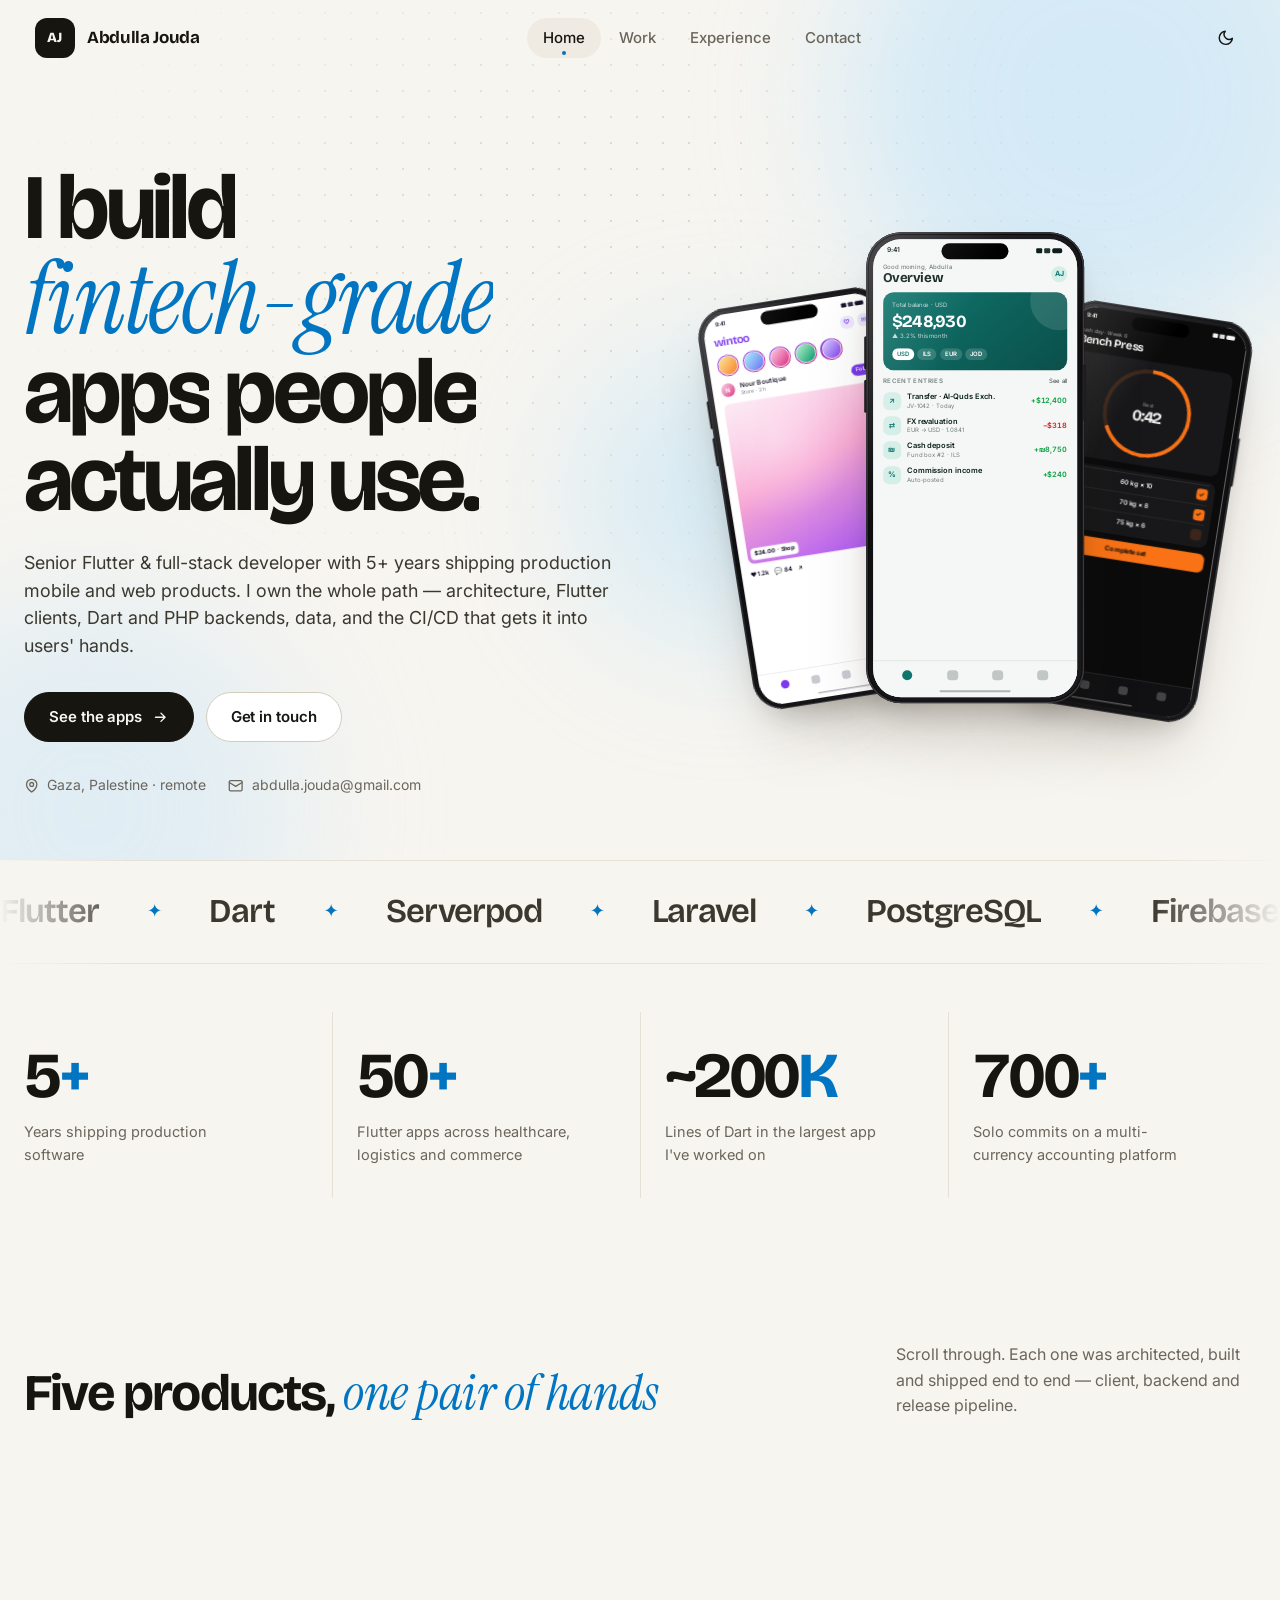
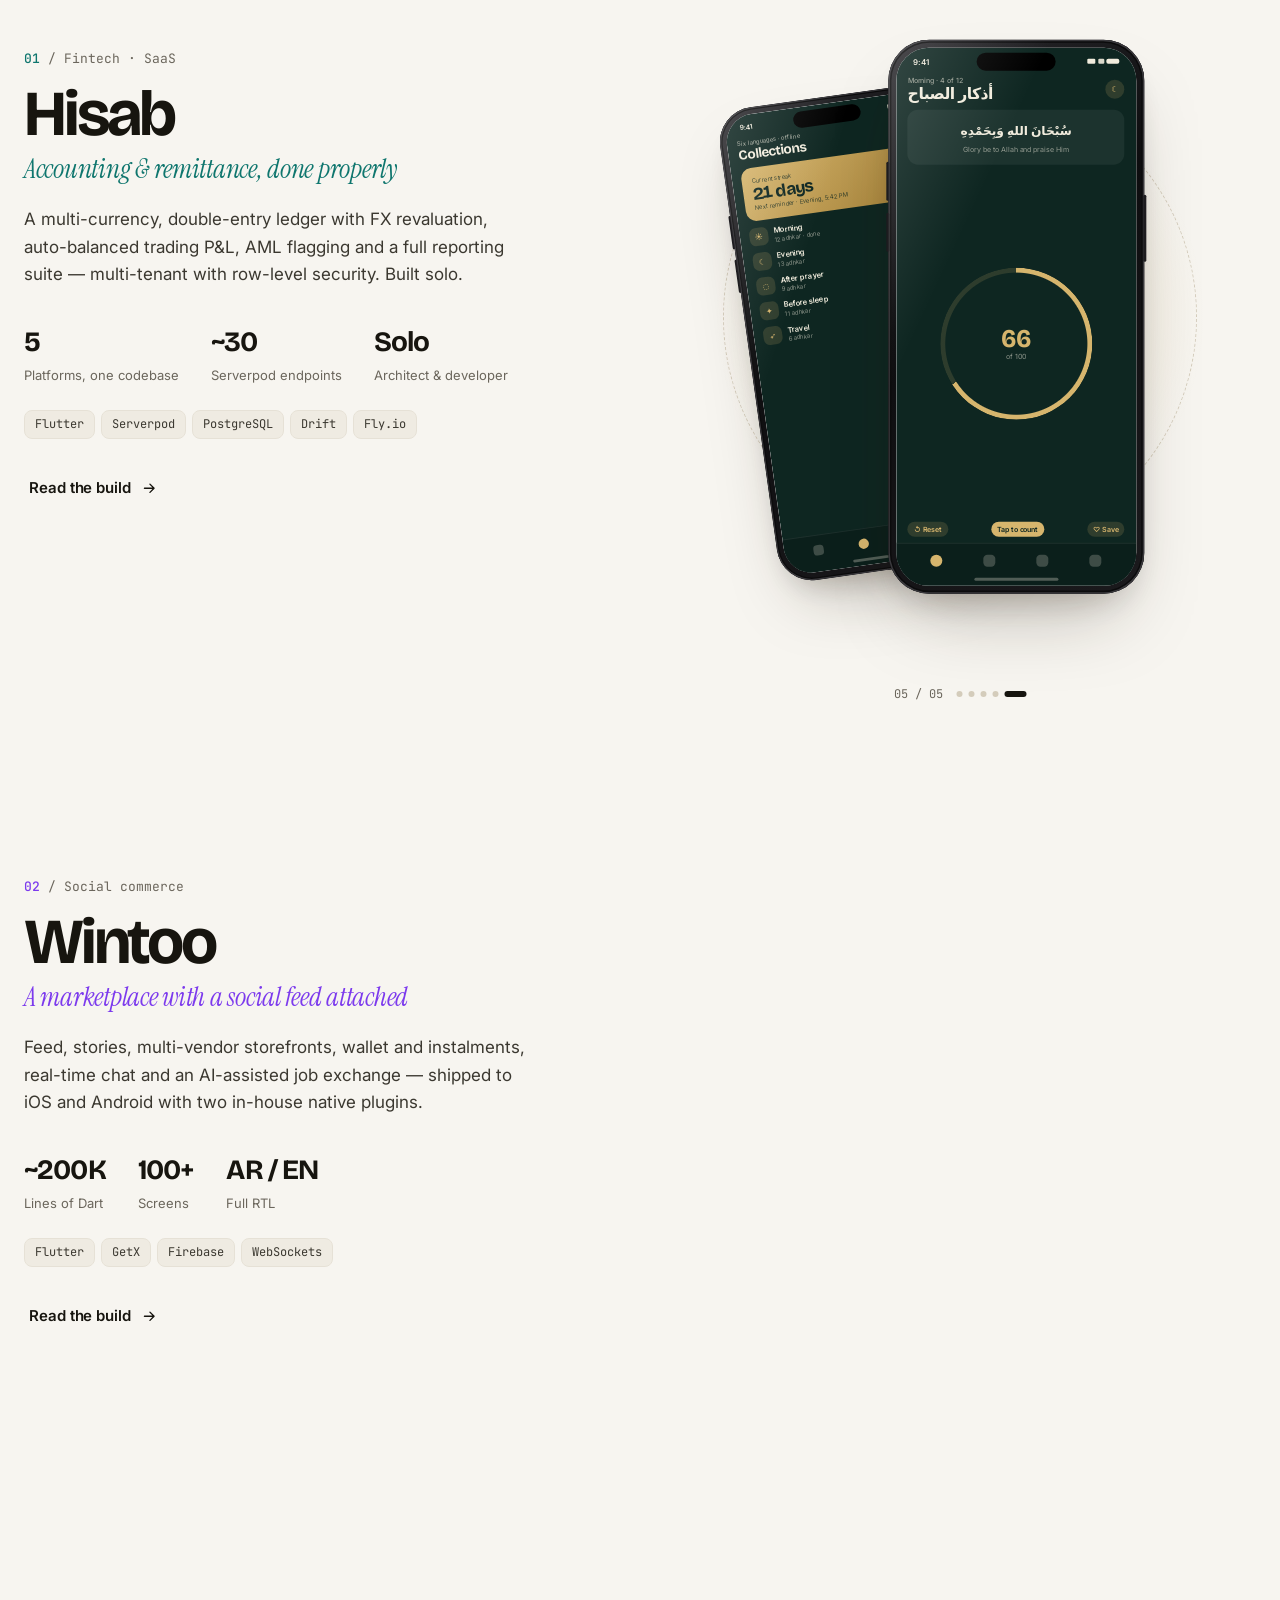
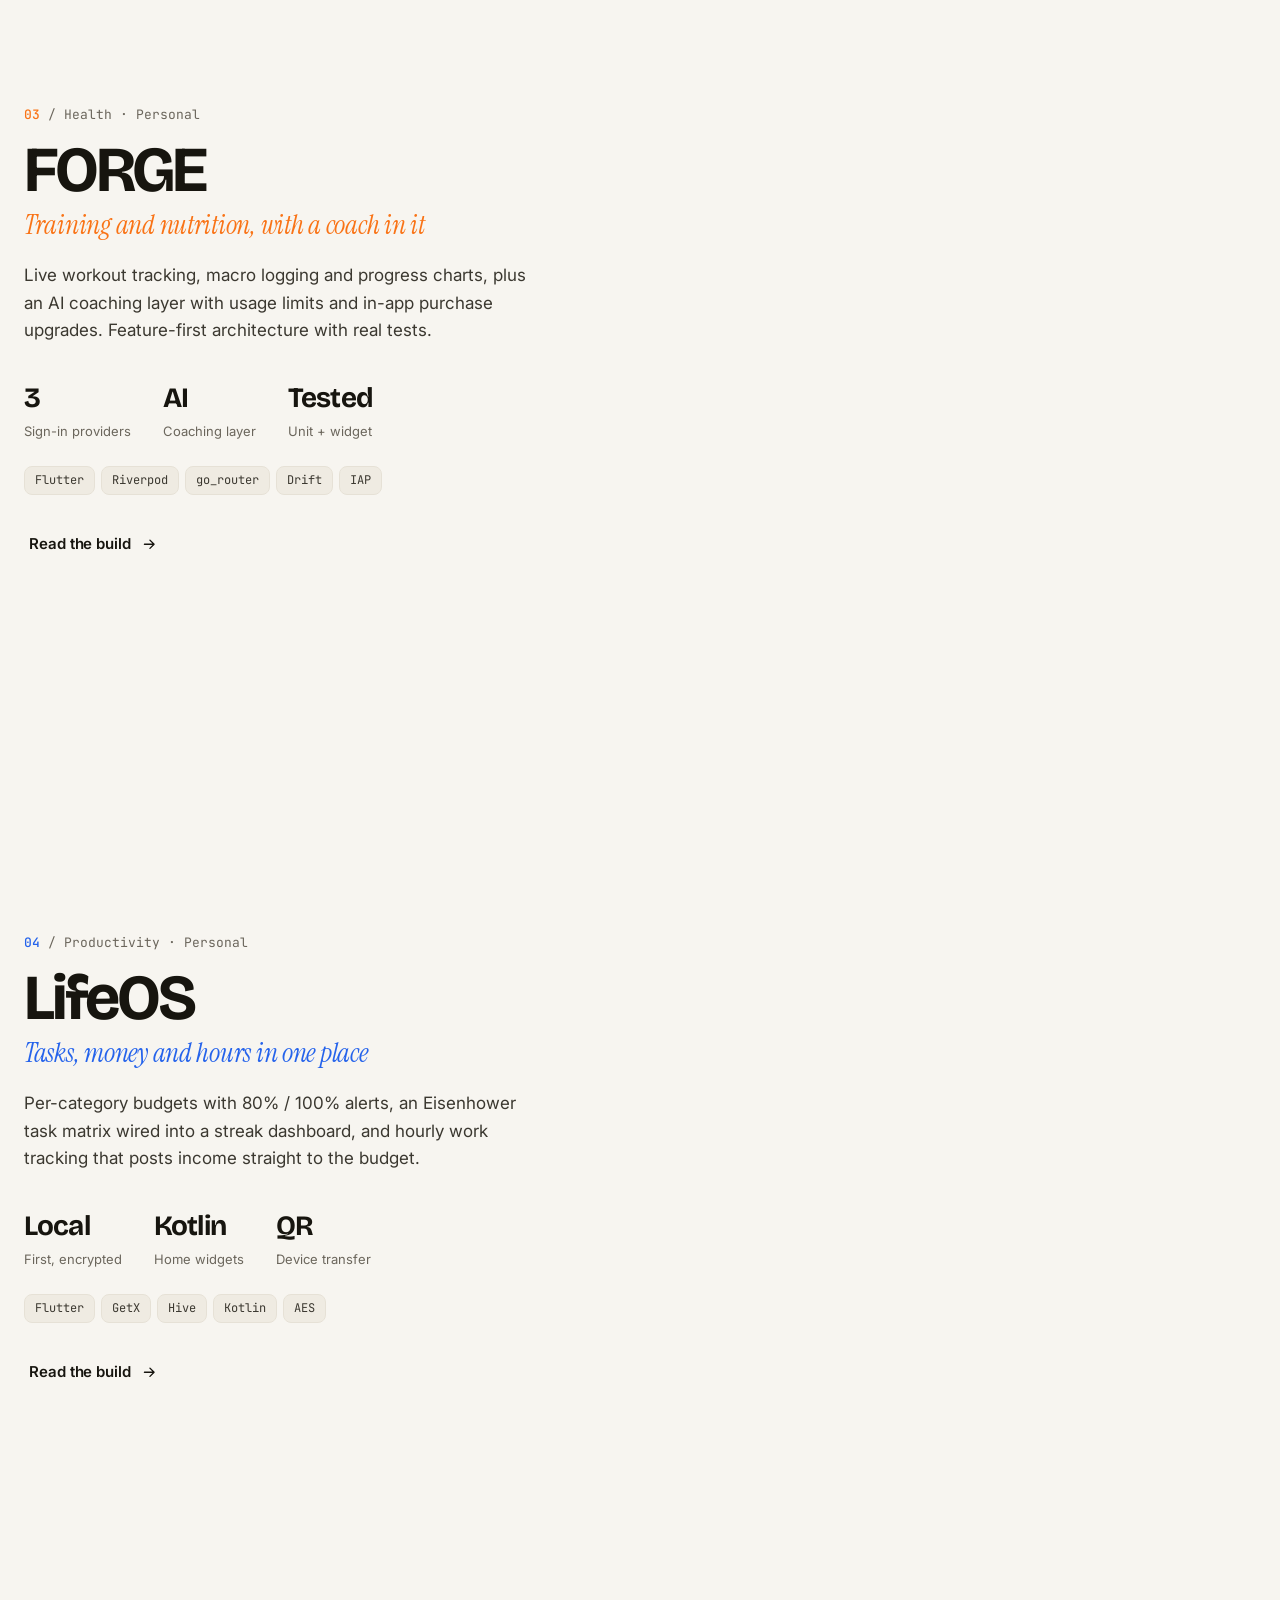
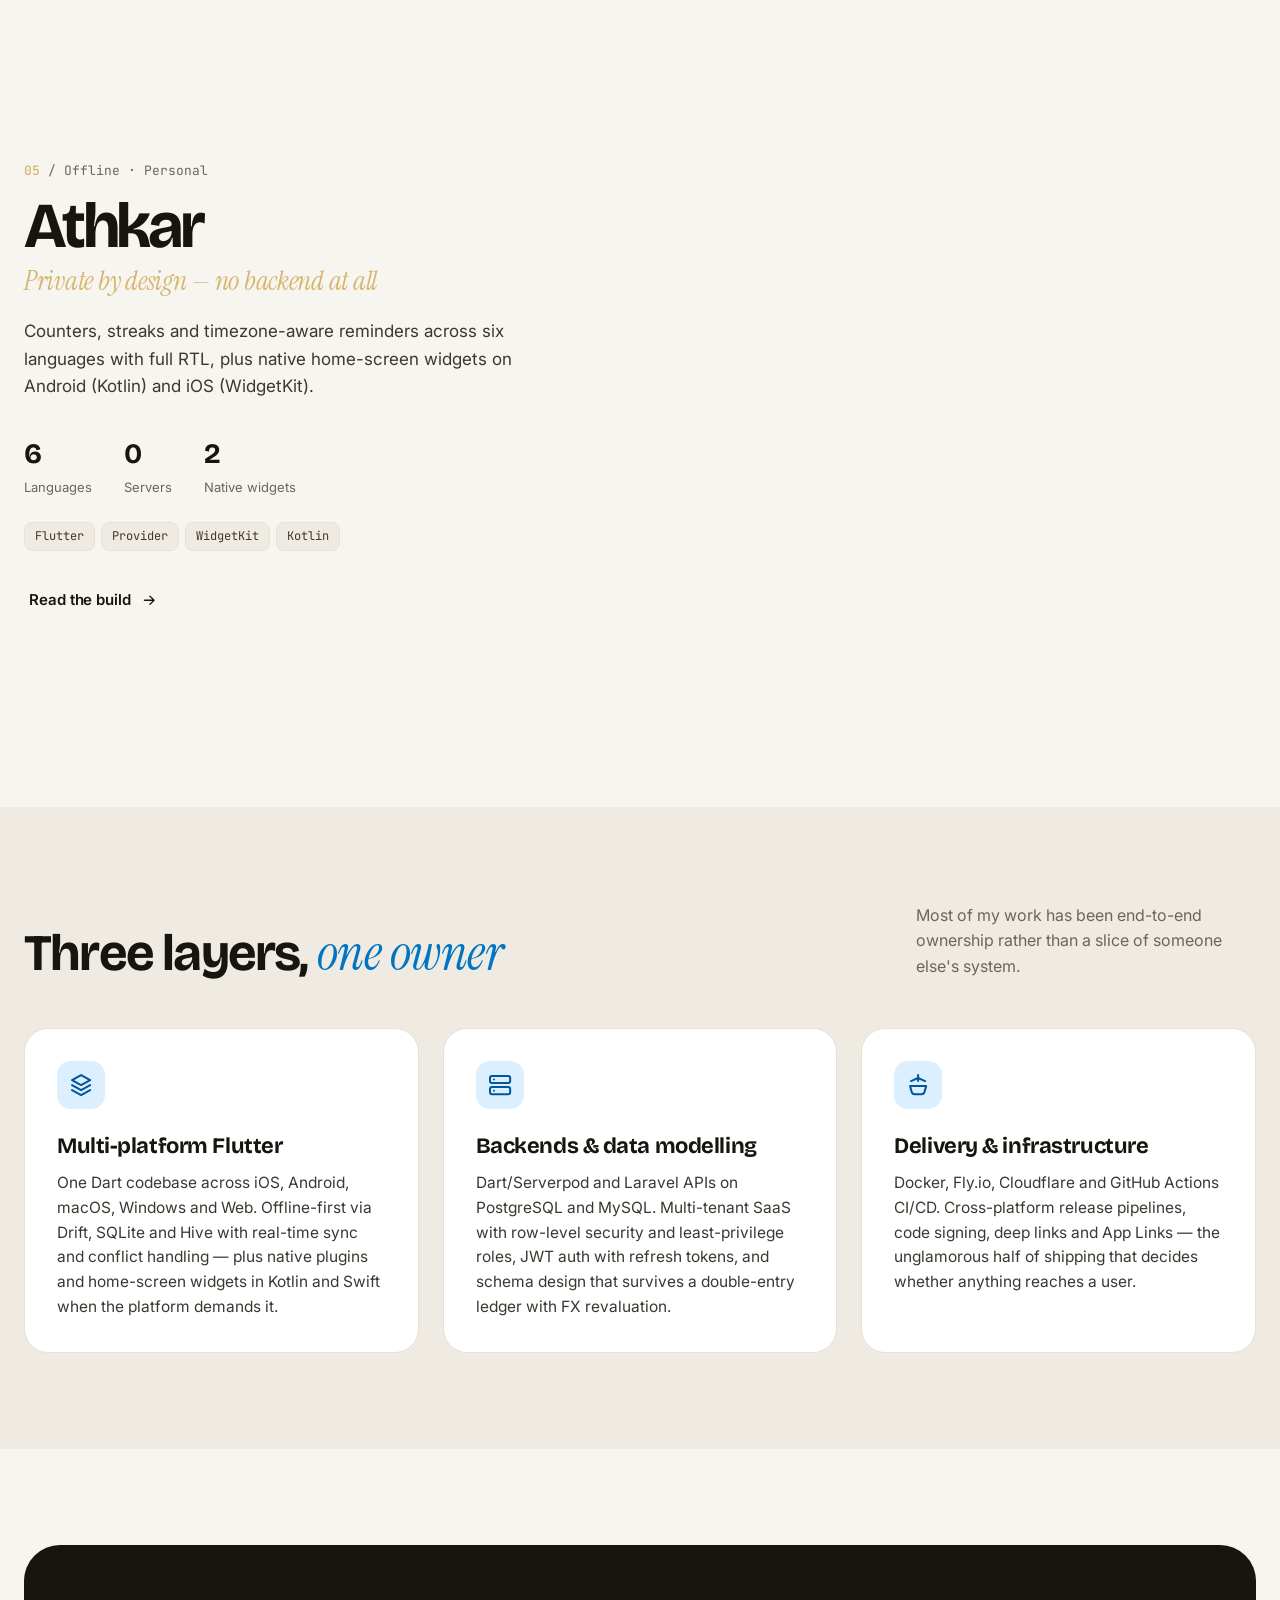
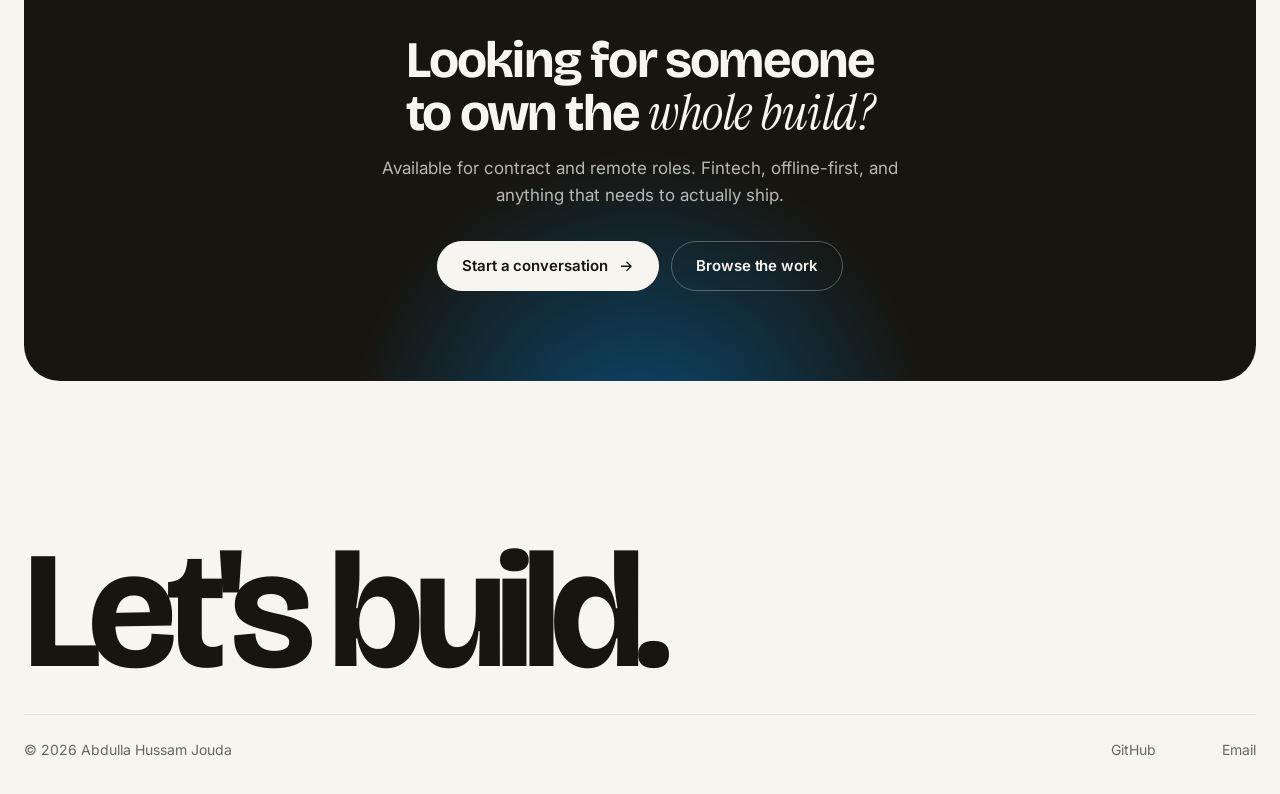
==== commit fbb9d34a: "Remove template-style badges, availability pills and eyebrow labels Co-Authored-By: Claude Opus 5.5 " ====
--- a/index.html
+++ b/index.html
@@ -58,8 +58,6 @@
   <symbol id="i-layers" viewBox="0 0 24 24" fill="none" stroke="currentColor" stroke-width="2" stroke-linecap="round" stroke-linejoin="round"><path d="m12 2 9 5-9 5-9-5 9-5Z"/><path d="m3 17 9 5 9-5"/><path d="m3 12 9 5 9-5"/></symbol>
   <symbol id="i-server" viewBox="0 0 24 24" fill="none" stroke="currentColor" stroke-width="2" stroke-linecap="round" stroke-linejoin="round"><rect x="2" y="3" width="20" height="7" rx="2"/><rect x="2" y="14" width="20" height="7" rx="2"/><path d="M6 6.5h.01M6 17.5h.01"/></symbol>
   <symbol id="i-ship" viewBox="0 0 24 24" fill="none" stroke="currentColor" stroke-width="2" stroke-linecap="round" stroke-linejoin="round"><path d="M12 2v6"/><path d="m5 8 7-3 7 3"/><path d="M4 13h16l-1.8 6.3A3 3 0 0 1 15.3 21H8.7a3 3 0 0 1-2.9-1.7L4 13Z"/></symbol>
-  <symbol id="i-bolt" viewBox="0 0 24 24" fill="none" stroke="currentColor" stroke-width="2" stroke-linecap="round" stroke-linejoin="round"><path d="M13 2 3 14h9l-1 8 10-12h-9l1-8Z"/></symbol>
-  <symbol id="i-check" viewBox="0 0 24 24" fill="none" stroke="currentColor" stroke-width="2.4" stroke-linecap="round" stroke-linejoin="round"><path d="m5 12 5 5L20 7"/></symbol>
 </svg>
 
 <header class="site-header">
@@ -121,7 +119,6 @@
     <div class="container container--wide">
       <div class="hero__grid">
         <div>
-          <span class="pill fade-up" style="--d:0ms"><span class="pill__dot pill__dot--live"></span> Available for contract &amp; remote</span>
           <h1 class="display hero__title" data-split>I build <span class="serif">fintech-grade</span> apps people actually use.</h1>
           <p class="lede hero__lede fade-up" style="--d:650ms">
             Senior Flutter &amp; full-stack developer with 5+ years shipping production
@@ -152,15 +149,6 @@
           </div>
           <div class="hero-phones__item hero-phones__item--r" data-depth="-6">
             <div class="float"><div data-phone="forge/workout"></div></div>
-          </div>
-
-          <div class="hero-badge hero-badge--a" data-depth="22">
-            <span class="hero-badge__icon"><svg class="icon" aria-hidden="true"><use href="#i-bolt"/></svg></span>
-            <span><b>50+</b><small>Flutter apps shipped</small></span>
-          </div>
-          <div class="hero-badge hero-badge--b" data-depth="-18">
-            <span class="hero-badge__icon" style="background:var(--olive-soft);color:var(--olive-text)"><svg class="icon" aria-hidden="true"><use href="#i-check"/></svg></span>
-            <span><b>5 platforms</b><small>iOS · Android · macOS · Windows · Web</small></span>
           </div>
         </div>
       </div>
@@ -214,8 +202,7 @@
     <div class="container container--wide">
       <div class="section-head" data-reveal>
         <div>
-          <p class="eyebrow">Selected apps</p>
-          <h2 class="h2" style="margin-top:var(--sp-4)">Five products, <span class="serif accent">one pair of hands</span></h2>
+          <h2 class="h2">Five products, <span class="serif accent">one pair of hands</span></h2>
         </div>
         <p class="muted" style="max-width:36ch">Scroll through. Each one was architected, built and shipped end to end — client, backend and release pipeline.</p>
       </div>
@@ -319,15 +306,13 @@
     <div class="container container--wide">
       <div class="section-head" data-reveal>
         <div>
-          <p class="eyebrow">What I do</p>
-          <h2 class="h2" style="margin-top:var(--sp-4)">Three layers, <span class="serif accent">one owner</span></h2>
+          <h2 class="h2">Three layers, <span class="serif accent">one owner</span></h2>
         </div>
         <p class="muted" style="max-width:34ch">Most of my work has been end-to-end ownership rather than a slice of someone else's system.</p>
       </div>
 
       <div class="grid grid--3" data-stagger>
         <article class="card">
-          <span class="card__num">01</span>
           <span class="card__icon"><svg class="icon" aria-hidden="true"><use href="#i-layers"/></svg></span>
           <h3 class="card__title">Multi-platform Flutter</h3>
           <p class="card__body">
@@ -338,7 +323,6 @@
         </article>
 
         <article class="card">
-          <span class="card__num">02</span>
           <span class="card__icon"><svg class="icon" aria-hidden="true"><use href="#i-server"/></svg></span>
           <h3 class="card__title">Backends &amp; data modelling</h3>
           <p class="card__body">
@@ -349,7 +333,6 @@
         </article>
 
         <article class="card">
-          <span class="card__num">03</span>
           <span class="card__icon"><svg class="icon" aria-hidden="true"><use href="#i-ship"/></svg></span>
           <h3 class="card__title">Delivery &amp; infrastructure</h3>
           <p class="card__body">
@@ -366,8 +349,7 @@
   <section class="section">
     <div class="container container--wide">
       <div class="cta" data-reveal>
-        <p class="eyebrow" style="color:inherit;opacity:.7">Next project</p>
-        <h2 class="h2" style="margin-top:var(--sp-4)">Looking for someone to own the <span class="serif">whole build?</span></h2>
+        <h2 class="h2">Looking for someone to own the <span class="serif">whole build?</span></h2>
         <p>Available for contract and remote roles. Fintech, offline-first, and anything that needs to actually ship.</p>
         <div class="cta__actions">
           <a class="btn btn--primary" href="contact.html">Start a conversation <svg class="icon" aria-hidden="true"><use href="#i-arrow"/></svg></a>
--- a/css/styles.css
+++ b/css/styles.css
@@ -19,14 +19,14 @@
   --line: #e6e1d6;
   --line-strong: #d4ccbb;
 
-  /* Accent — terracotta from the printed resume.
+  /* Accent — Flutter blue.
      --accent for large marks and fills, --accent-text for body-size text (AA). */
-  --accent: #d0652a;
-  --accent-text: #9f4517;
-  --accent-soft: #fbe8db;
-  --olive: #5f6b3a;
-  --olive-soft: #e8ecd6;
-  --olive-text: #4a5429;
+  --accent: #0175c2;
+  --accent-text: #02569b;
+  --accent-soft: #dcefff;
+  --olive: #0e8a7e;
+  --olive-soft: #d8f2ee;
+  --olive-text: #0b6158;
 
   --shadow-sm: 0 1px 2px rgb(40 30 15 / .06), 0 1px 1px rgb(40 30 15 / .04);
   --shadow-md: 0 10px 30px -12px rgb(40 30 15 / .18), 0 2px 6px -2px rgb(40 30 15 / .06);
@@ -68,12 +68,12 @@
   --muted: #a39d90;
   --line: #2c2923;
   --line-strong: #3d3930;
-  --accent: #e57e43;
-  --accent-text: #f0995f;
-  --accent-soft: #3a2416;
-  --olive: #a8b67a;
-  --olive-soft: #262a19;
-  --olive-text: #c3cf98;
+  --accent: #13b9fd;
+  --accent-text: #54c5f8;
+  --accent-soft: #0b2a3d;
+  --olive: #4fd1c5;
+  --olive-soft: #0f2a28;
+  --olive-text: #7fe0d6;
   --shadow-sm: 0 1px 2px rgb(0 0 0 / .4);
   --shadow-md: 0 10px 30px -12px rgb(0 0 0 / .6);
   --shadow-lg: 0 40px 80px -30px rgb(0 0 0 / .8), 0 18px 36px -18px rgb(0 0 0 / .6);
@@ -331,9 +331,9 @@
   position: absolute; border-radius: 50%; filter: blur(70px); opacity: .55;
   animation: drift 18s var(--ease-in-out) infinite alternate;
 }
-.blob--a { width: 520px; height: 520px; background: #f6c9a8; top: -160px; right: -80px; }
-.blob--b { width: 420px; height: 420px; background: #dfe5c2; bottom: -160px; left: -120px; animation-delay: -6s; animation-duration: 22s; }
-.blob--c { width: 300px; height: 300px; background: #f3dcc8; top: 40%; left: 45%; animation-delay: -12s; opacity: .4; }
+.blob--a { width: 520px; height: 520px; background: #b9e2fc; top: -160px; right: -80px; }
+.blob--b { width: 420px; height: 420px; background: #cfe7f7; bottom: -160px; left: -120px; animation-delay: -6s; animation-duration: 22s; }
+.blob--c { width: 300px; height: 300px; background: #a8dcfb; top: 40%; left: 45%; animation-delay: -12s; opacity: .4; }
 [data-theme="dark"] .blob { opacity: .14; }
 @keyframes drift {
   0% { transform: translate3d(0, 0, 0) scale(1); }
@@ -383,24 +383,10 @@
 .hero-phones__item--l .float { animation-delay: -2.5s; animation-duration: 8s; }
 .hero-phones__item--r .float { animation-delay: -4.5s; animation-duration: 9s; }
 @keyframes bob { from { transform: translateY(-8px); } to { transform: translateY(10px); } }
-
-.hero-badge {
-  position: absolute; z-index: 4; display: flex; align-items: center; gap: 10px;
-  padding: 10px 14px; border-radius: 16px; background: var(--surface); border: 1px solid var(--line);
-  box-shadow: var(--shadow-md); font-size: 13px; font-weight: 600; white-space: nowrap;
-  translate: var(--px, 0px) var(--py, 0px);
-  opacity: 0; animation: fadeUp .9s var(--ease-out) forwards; animation-delay: var(--d, 900ms);
-}
-.hero-badge b { font-family: var(--font-display); font-size: 18px; letter-spacing: -.02em; }
-.hero-badge small { display: block; font-weight: 500; color: var(--muted); font-size: 12px; }
-.hero-badge__icon { display: grid; place-items: center; width: 34px; height: 34px; border-radius: 10px; background: var(--accent-soft); color: var(--accent-text); }
-.hero-badge--a { top: 8%; left: -2%; --d: 950ms; }
-.hero-badge--b { bottom: 10%; right: -2%; --d: 1100ms; }
 @media (max-width: 980px) {
   .hero-phones { --phone-w: clamp(150px, 34vw, 220px); margin-top: var(--sp-4); }
-  .hero-badge--a { left: 0; } .hero-badge--b { right: 0; }
-}
-@media (max-width: 520px) { .hero-badge { display: none; } }
+}
+
 
 /* ------------------------------------------------------------- phone */
 
@@ -590,7 +576,6 @@
   transition: transform .6s var(--ease-spring);
 }
 .card:hover .card__icon { transform: rotate(-8deg) scale(1.08); }
-.card__num { position: absolute; top: var(--sp-6); right: var(--sp-6); font-family: var(--font-mono); font-size: 12px; color: var(--muted); }
 .card__title { margin-top: var(--sp-5); font-family: var(--font-display); font-weight: 700; font-size: 22px; letter-spacing: -.02em; line-height: 1.2; }
 .card__body { margin-top: var(--sp-3); color: var(--ink-2); font-size: 15.5px; }
 
@@ -879,7 +864,7 @@
 
 @media (prefers-reduced-motion: reduce) {
   *, *::before, *::after { animation-duration: .001ms !important; animation-iteration-count: 1 !important; transition-duration: .001ms !important; transition-delay: 0ms !important; scroll-behavior: auto !important; }
-  .split .w > span, .fade-up, .hero-phones__item, .hero-badge { opacity: 1; transform: none; animation: none; }
+  .split .w > span, .fade-up, .hero-phones__item { opacity: 1; transform: none; animation: none; }
   .reveal { opacity: 1; transform: none; }
   .marquee__track { animation: none; }
 }
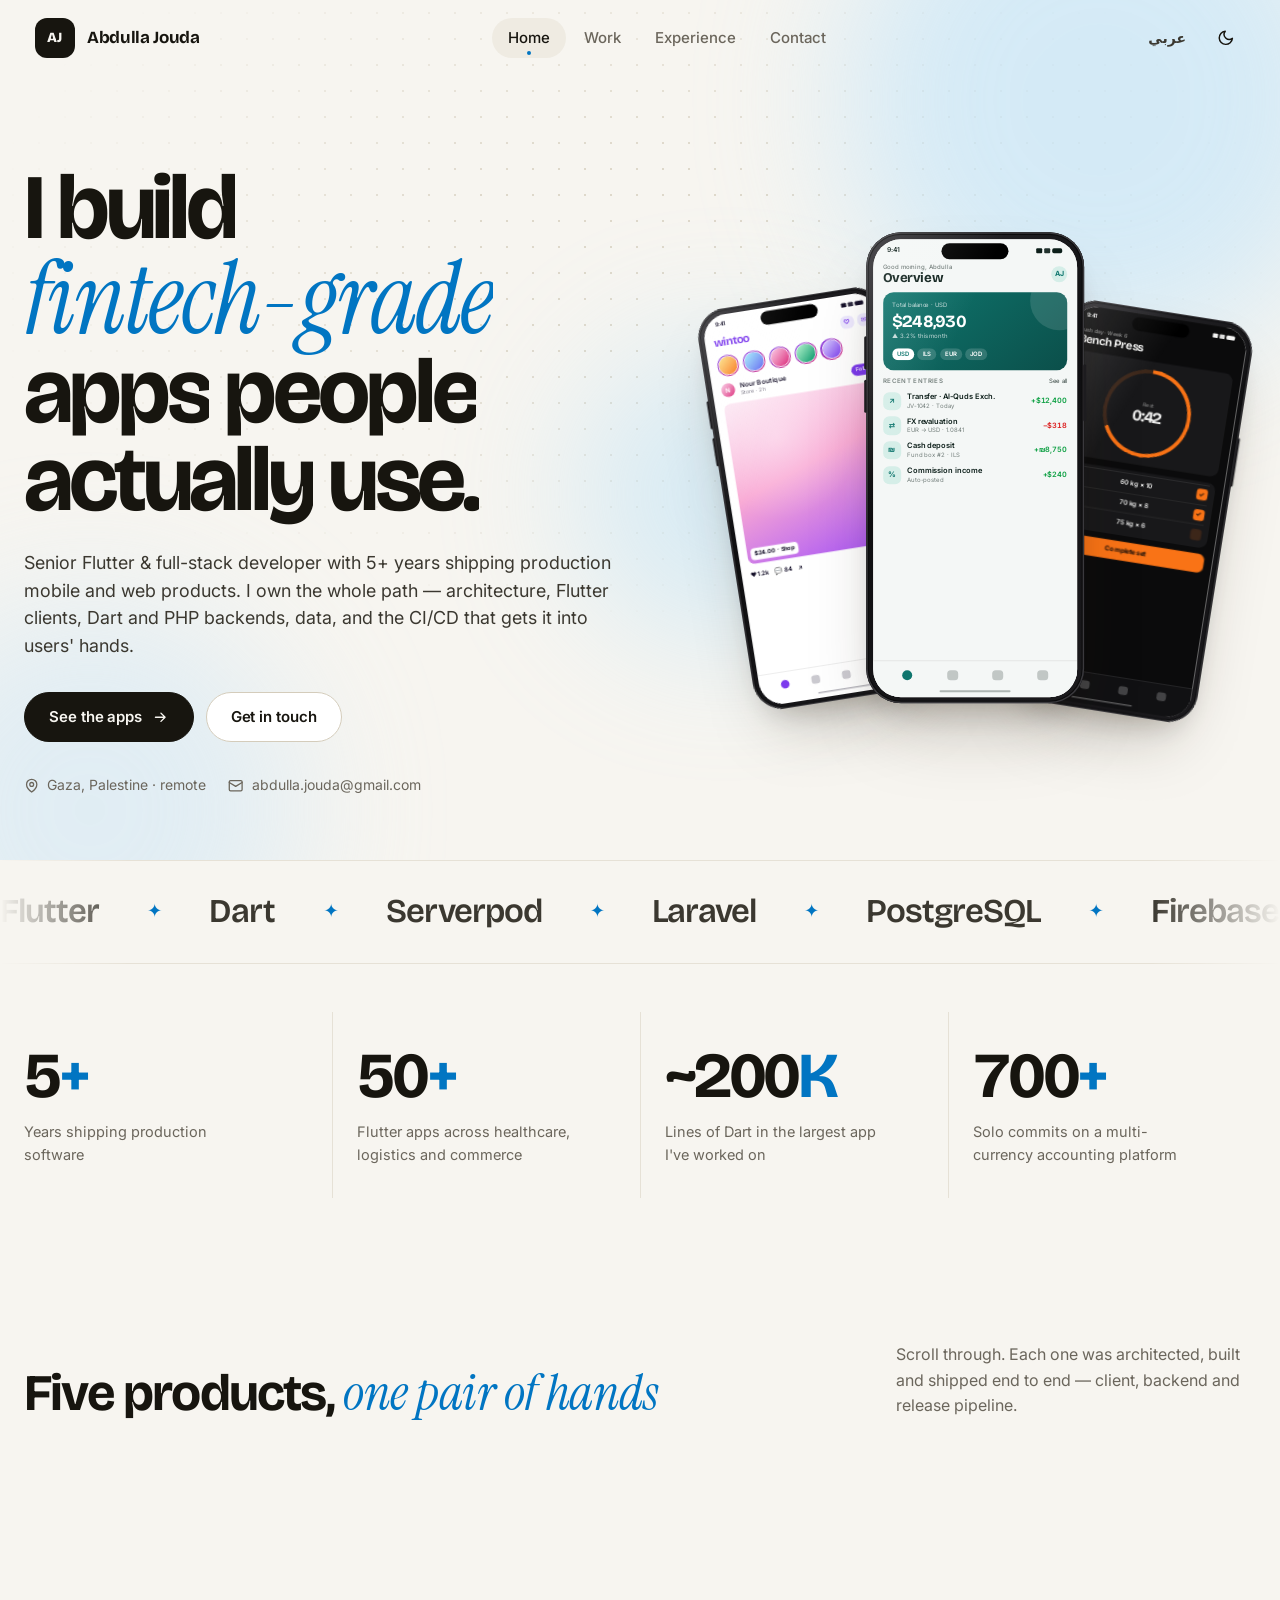
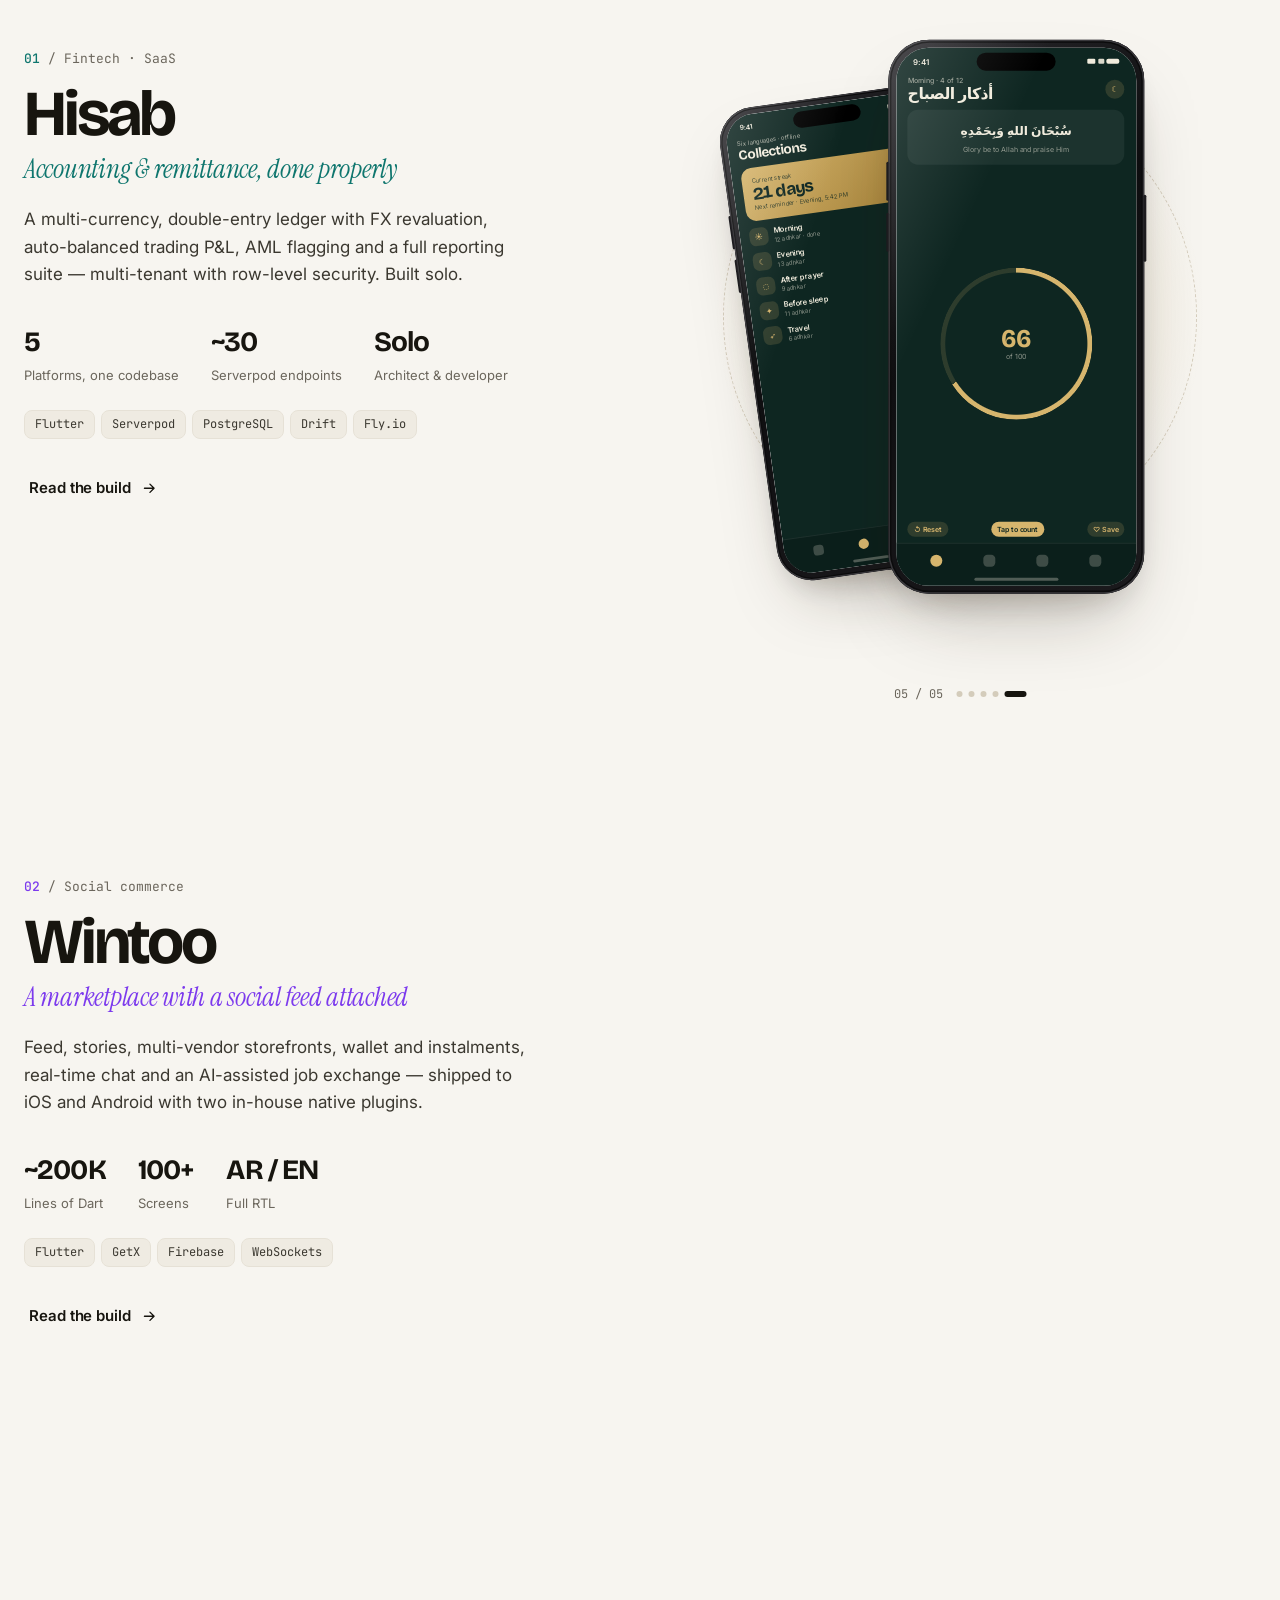
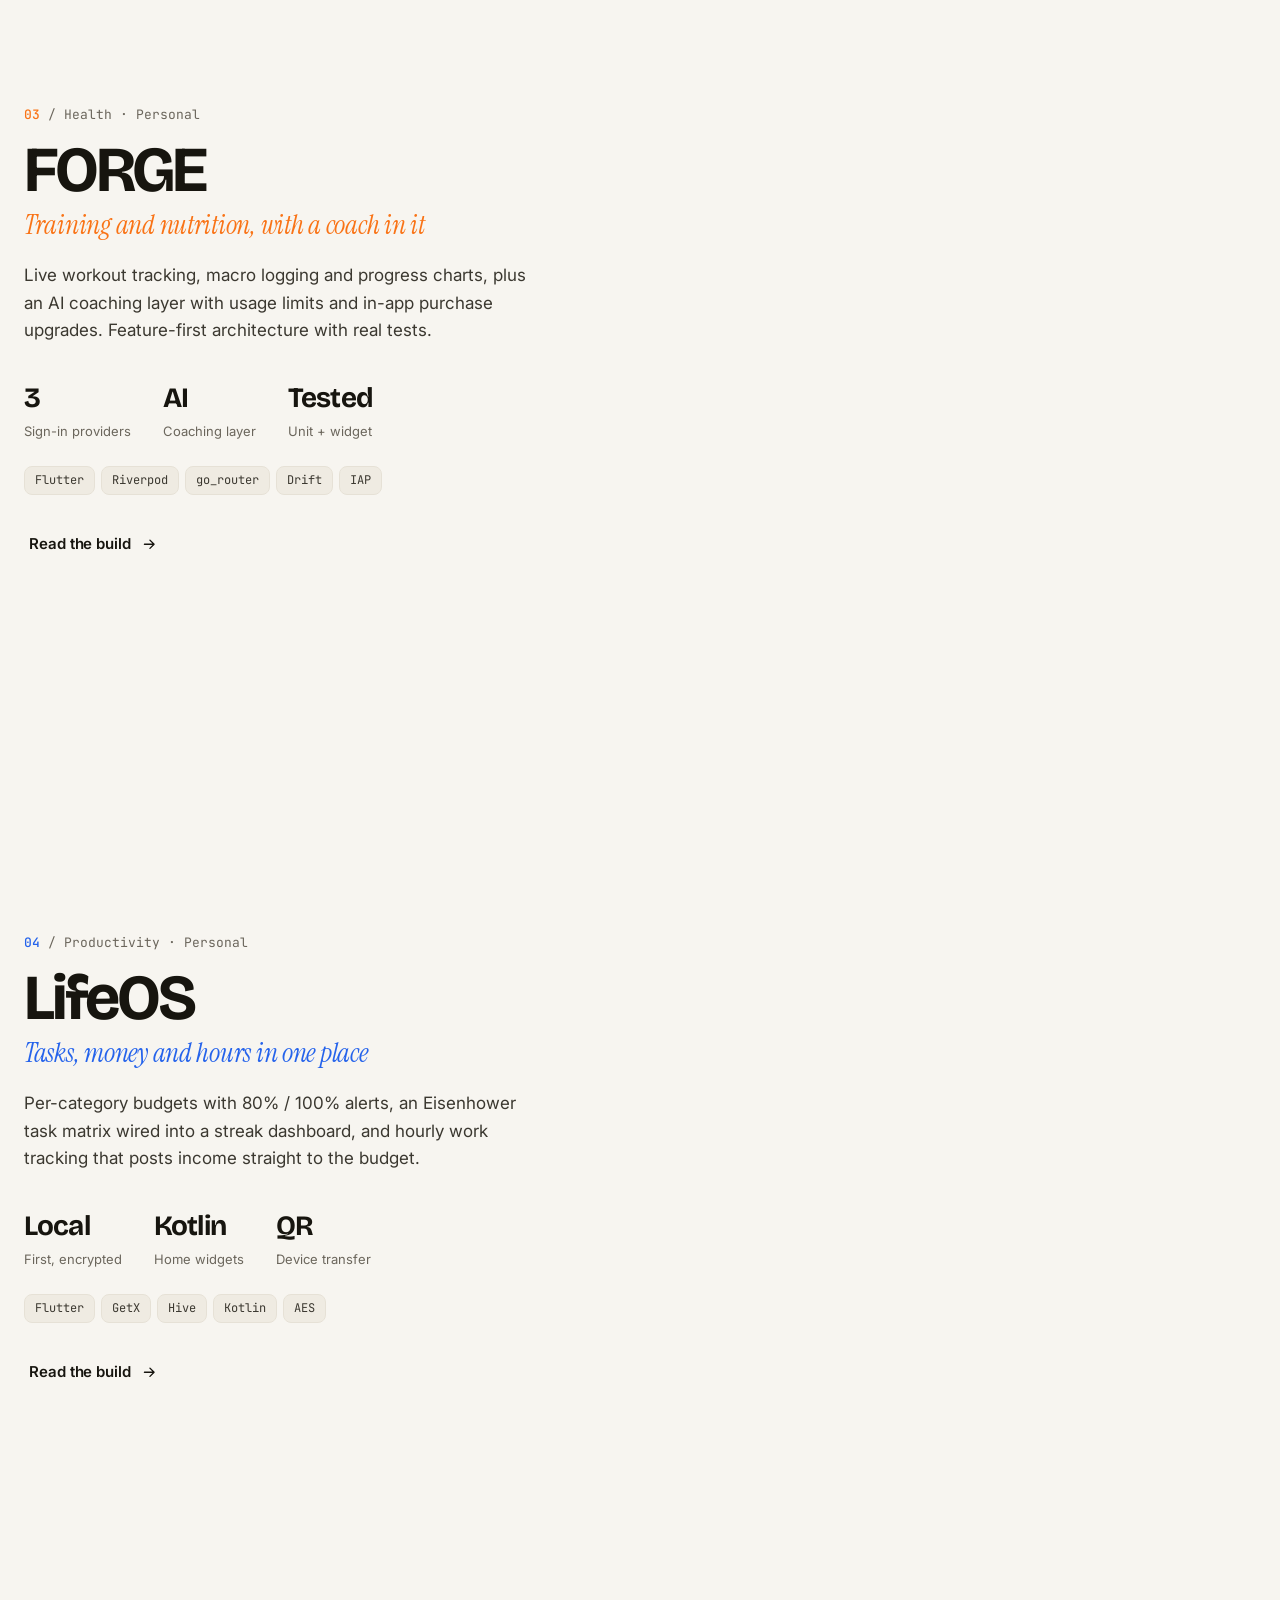
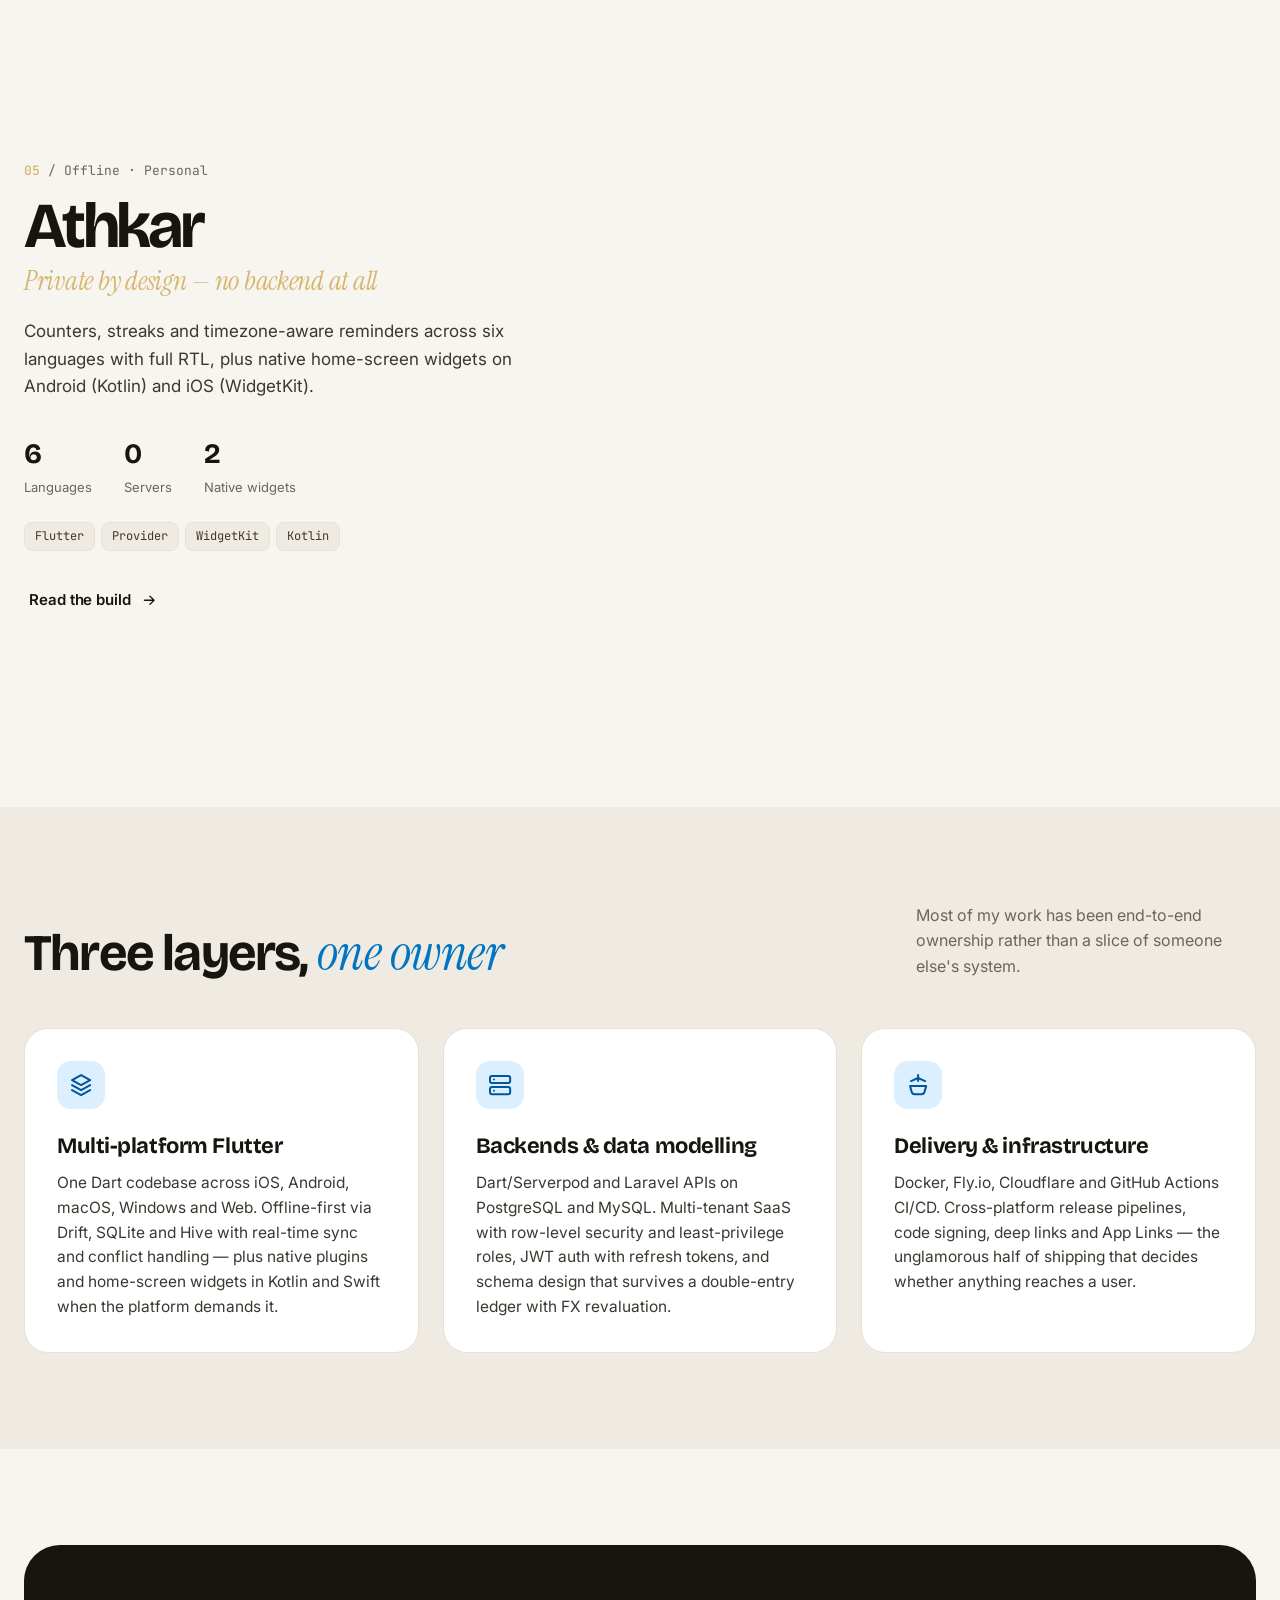
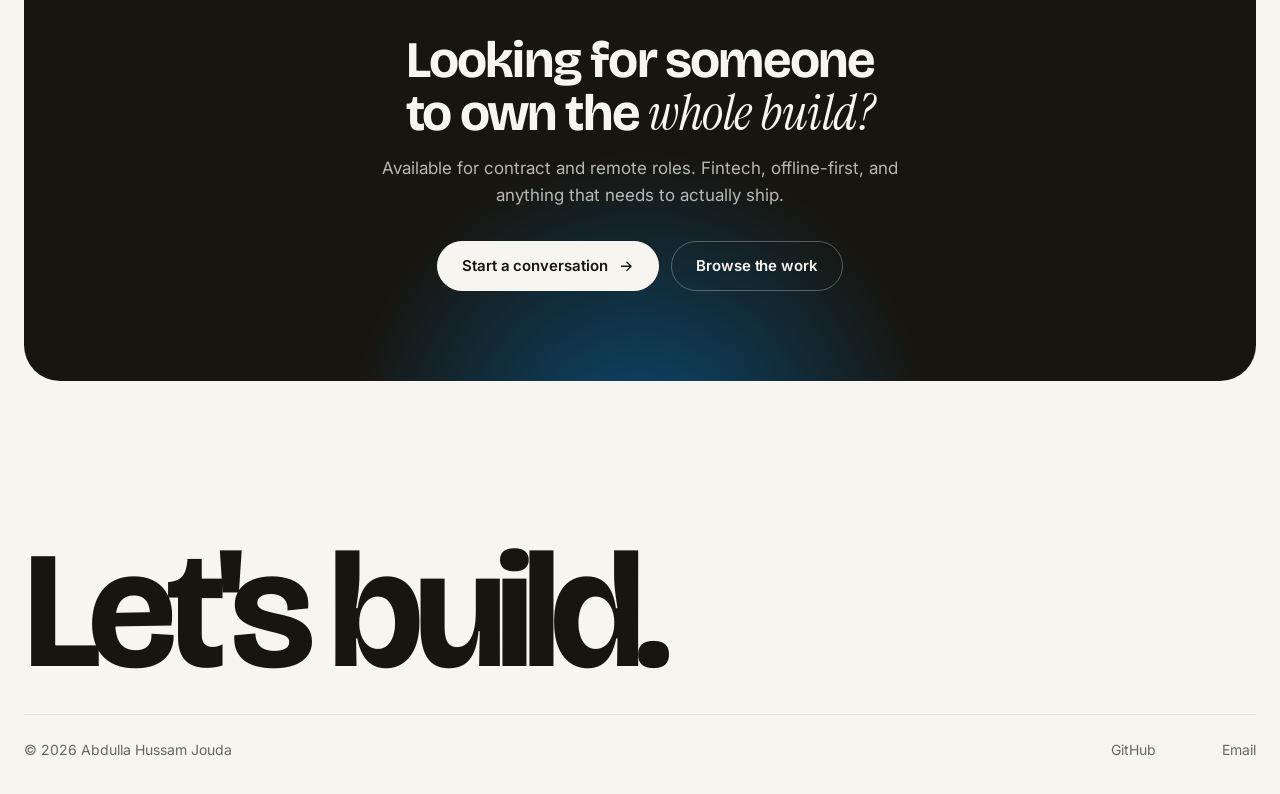
==== commit cc3f0170: "Add Arabic (RTL) version with Alexandria, IBM Plex Sans Arabic and Amiri - ar/ copies of all four pa" ====
--- a/index.html
+++ b/index.html
@@ -14,15 +14,26 @@
 <meta property="og:description" content="Lead full-stack engineer building fintech-grade mobile and web products, end to end.">
 <meta property="og:url" content="https://abdullajouda.github.io/portfolio/">
 <meta name="twitter:card" content="summary_large_image">
+<meta property="og:image" content="https://abdullajouda.github.io/portfolio/assets/og-image.png">
+<meta property="og:image:width" content="1200">
+<meta property="og:image:height" content="630">
+<meta property="og:image:alt" content="Abdulla Jouda — Senior Flutter &amp; Full-Stack Developer, with two app screens">
+<meta property="og:site_name" content="Abdulla Jouda">
+<meta name="twitter:image" content="https://abdullajouda.github.io/portfolio/assets/og-image.png">
 <meta name="twitter:title" content="Abdulla Jouda — Senior Flutter &amp; Full-Stack Developer">
 <meta name="twitter:description" content="Lead full-stack engineer building fintech-grade mobile and web products, end to end.">
 
 <link rel="icon" href="assets/icon.svg" type="image/svg+xml">
+<link rel="icon" href="assets/icon-192.png" type="image/png" sizes="192x192">
+<link rel="apple-touch-icon" href="assets/apple-touch-icon.png">
+<link rel="alternate" hreflang="en" href="https://abdullajouda.github.io/portfolio/">
+<link rel="alternate" hreflang="ar" href="https://abdullajouda.github.io/portfolio/ar/">
+<link rel="alternate" hreflang="x-default" href="https://abdullajouda.github.io/portfolio/">
 <link rel="manifest" href="manifest.json">
 <link rel="preconnect" href="https://fonts.googleapis.com">
 <link rel="preconnect" href="https://fonts.gstatic.com" crossorigin>
 <link rel="stylesheet" href="https://fonts.googleapis.com/css2?family=Bricolage+Grotesque:opsz,wght@12..96,500;12..96,600;12..96,700;12..96,800&amp;family=Inter:wght@400;500;600;700&amp;family=Instrument+Serif:ital@0;1&amp;family=JetBrains+Mono:wght@400;500&amp;display=swap">
-<link rel="stylesheet" href="css/styles.css">
+<link rel="stylesheet" href="css/styles.css?v=d82b3a5">
 <script>
   (function () {
     try { if (localStorage.getItem("theme") === "dark") document.documentElement.dataset.theme = "dark"; } catch (e) {}
@@ -76,6 +87,7 @@
       </ul>
 
       <div class="nav-actions">
+        <a class="lang-switch" href="ar/index.html" lang="ar" hreflang="ar">عربي</a>
         <a class="btn btn--secondary btn--sm nav-resume" data-site-link="resume" href="#" hidden>Resume</a>
         <button class="icon-btn" type="button" data-theme-toggle aria-label="Switch colour theme">
           <svg class="icon icon-moon" aria-hidden="true"><use href="#i-moon"/></svg>
@@ -129,7 +141,7 @@
           <div class="hero__actions fade-up" style="--d:800ms">
             <a class="btn btn--primary" href="#apps">
               See the apps
-              <svg class="icon" aria-hidden="true"><use href="#i-arrow"/></svg>
+              <svg class="icon icon-arrow" aria-hidden="true"><use href="#i-arrow"/></svg>
             </a>
             <a class="btn btn--secondary" href="contact.html">Get in touch</a>
           </div>
@@ -222,7 +234,7 @@
                 <div><dt>Solo</dt><dd>Architect &amp; developer</dd></div>
               </dl>
               <div class="techline"><span class="tech">Flutter</span><span class="tech">Serverpod</span><span class="tech">PostgreSQL</span><span class="tech">Drift</span><span class="tech">Fly.io</span></div>
-              <a class="btn btn--ghost step__link" href="projects.html#hisab">Read the build <svg class="icon" aria-hidden="true"><use href="#i-arrow"/></svg></a>
+              <a class="btn btn--ghost step__link" href="projects.html#hisab">Read the build <svg class="icon icon-arrow" aria-hidden="true"><use href="#i-arrow"/></svg></a>
             </div>
           </article>
 
@@ -238,7 +250,7 @@
                 <div><dt>AR / EN</dt><dd>Full RTL</dd></div>
               </dl>
               <div class="techline"><span class="tech">Flutter</span><span class="tech">GetX</span><span class="tech">Firebase</span><span class="tech">WebSockets</span></div>
-              <a class="btn btn--ghost step__link" href="projects.html#wintoo">Read the build <svg class="icon" aria-hidden="true"><use href="#i-arrow"/></svg></a>
+              <a class="btn btn--ghost step__link" href="projects.html#wintoo">Read the build <svg class="icon icon-arrow" aria-hidden="true"><use href="#i-arrow"/></svg></a>
             </div>
           </article>
 
@@ -254,7 +266,7 @@
                 <div><dt>Tested</dt><dd>Unit + widget</dd></div>
               </dl>
               <div class="techline"><span class="tech">Flutter</span><span class="tech">Riverpod</span><span class="tech">go_router</span><span class="tech">Drift</span><span class="tech">IAP</span></div>
-              <a class="btn btn--ghost step__link" href="projects.html#forge">Read the build <svg class="icon" aria-hidden="true"><use href="#i-arrow"/></svg></a>
+              <a class="btn btn--ghost step__link" href="projects.html#forge">Read the build <svg class="icon icon-arrow" aria-hidden="true"><use href="#i-arrow"/></svg></a>
             </div>
           </article>
 
@@ -270,7 +282,7 @@
                 <div><dt>QR</dt><dd>Device transfer</dd></div>
               </dl>
               <div class="techline"><span class="tech">Flutter</span><span class="tech">GetX</span><span class="tech">Hive</span><span class="tech">Kotlin</span><span class="tech">AES</span></div>
-              <a class="btn btn--ghost step__link" href="projects.html#lifeos">Read the build <svg class="icon" aria-hidden="true"><use href="#i-arrow"/></svg></a>
+              <a class="btn btn--ghost step__link" href="projects.html#lifeos">Read the build <svg class="icon icon-arrow" aria-hidden="true"><use href="#i-arrow"/></svg></a>
             </div>
           </article>
 
@@ -286,7 +298,7 @@
                 <div><dt>2</dt><dd>Native widgets</dd></div>
               </dl>
               <div class="techline"><span class="tech">Flutter</span><span class="tech">Provider</span><span class="tech">WidgetKit</span><span class="tech">Kotlin</span></div>
-              <a class="btn btn--ghost step__link" href="projects.html#athkar">Read the build <svg class="icon" aria-hidden="true"><use href="#i-arrow"/></svg></a>
+              <a class="btn btn--ghost step__link" href="projects.html#athkar">Read the build <svg class="icon icon-arrow" aria-hidden="true"><use href="#i-arrow"/></svg></a>
             </div>
           </article>
 
@@ -352,7 +364,7 @@
         <h2 class="h2">Looking for someone to own the <span class="serif">whole build?</span></h2>
         <p>Available for contract and remote roles. Fintech, offline-first, and anything that needs to actually ship.</p>
         <div class="cta__actions">
-          <a class="btn btn--primary" href="contact.html">Start a conversation <svg class="icon" aria-hidden="true"><use href="#i-arrow"/></svg></a>
+          <a class="btn btn--primary" href="contact.html">Start a conversation <svg class="icon icon-arrow" aria-hidden="true"><use href="#i-arrow"/></svg></a>
           <a class="btn btn--secondary" href="projects.html">Browse the work</a>
         </div>
       </div>
@@ -376,8 +388,8 @@
   </div>
 </footer>
 
-<script src="js/site-config.js"></script>
-<script src="js/screens.js"></script>
-<script src="js/site.js"></script>
+<script src="js/site-config.js?v=d82b3a5"></script>
+<script src="js/screens.js?v=d82b3a5"></script>
+<script src="js/site.js?v=d82b3a5"></script>
 </body>
 </html>
--- a/css/styles.css
+++ b/css/styles.css
@@ -27,6 +27,8 @@
   --olive: #0e8a7e;
   --olive-soft: #d8f2ee;
   --olive-text: #0b6158;
+  --danger-soft: #fde8e8;
+  --danger-text: #b42318;
 
   --shadow-sm: 0 1px 2px rgb(40 30 15 / .06), 0 1px 1px rgb(40 30 15 / .04);
   --shadow-md: 0 10px 30px -12px rgb(40 30 15 / .18), 0 2px 6px -2px rgb(40 30 15 / .06);
@@ -74,6 +76,8 @@
   --olive: #4fd1c5;
   --olive-soft: #0f2a28;
   --olive-text: #7fe0d6;
+  --danger-soft: #3a1514;
+  --danger-text: #fda29b;
   --shadow-sm: 0 1px 2px rgb(0 0 0 / .4);
   --shadow-md: 0 10px 30px -12px rgb(0 0 0 / .6);
   --shadow-lg: 0 40px 80px -30px rgb(0 0 0 / .8), 0 18px 36px -18px rgb(0 0 0 / .6);
@@ -110,7 +114,7 @@
 :focus-visible { outline: 2px solid var(--accent); outline-offset: 3px; border-radius: 6px; }
 
 .skip-link {
-  position: absolute; left: 16px; top: -100px; z-index: 100;
+  position: absolute; inset-inline-start: 16px; top: -100px; z-index: 100;
   background: var(--ink); color: var(--bg); padding: 10px 16px; border-radius: 10px;
 }
 .skip-link:focus { top: 16px; }
@@ -187,6 +191,8 @@
 .btn:active { transform: translateY(0) scale(.98); transition-duration: .1s; }
 .btn .icon { transition: transform .35s var(--ease-out); }
 .btn:hover .icon { transform: translateX(3px); }
+[dir="rtl"] .icon-arrow { scale: -1 1; }
+[dir="rtl"] .btn:hover .icon { transform: translateX(-3px); }
 
 .btn--primary { --btn-bg: var(--ink); --btn-fg: var(--bg); --btn-bd: var(--ink); }
 .btn--primary::after {
@@ -299,11 +305,12 @@
 }
 .nav-backdrop[data-open="true"] { opacity: 1; pointer-events: auto; }
 .nav-drawer {
-  position: fixed; top: 10px; right: 10px; bottom: 10px; z-index: 80; width: min(360px, calc(100% - 20px));
+  position: fixed; top: 10px; inset-inline-end: 10px; bottom: 10px; z-index: 80; width: min(360px, calc(100% - 20px));
   display: flex; flex-direction: column; gap: var(--sp-5); padding: var(--sp-5);
   background: var(--surface); border: 1px solid var(--line); border-radius: var(--radius-lg); box-shadow: var(--shadow-lg);
   transform: translateX(calc(100% + 20px)); transition: transform .5s var(--ease-out); visibility: hidden;
 }
+[dir="rtl"] .nav-drawer { transform: translateX(calc(-100% - 20px)); }
 .nav-drawer[data-open="true"] { transform: none; visibility: visible; }
 .nav-drawer__head { display: flex; justify-content: space-between; align-items: center; }
 .nav-drawer__links { display: flex; flex-direction: column; gap: 2px; flex: 1; }
@@ -312,7 +319,7 @@
   font-size: 34px; letter-spacing: -.03em; border-bottom: 1px solid var(--line);
   transition: color .2s, padding .3s var(--ease-out);
 }
-.nav-drawer__links a:hover, .nav-drawer__links a[aria-current="page"] { color: var(--accent); padding-left: 14px; }
+.nav-drawer__links a:hover, .nav-drawer__links a[aria-current="page"] { color: var(--accent); padding-inline-start: 14px; }
 
 /* -------------------------------------------------------------- hero */
 
@@ -420,6 +427,8 @@
   background: linear-gradient(115deg, rgb(255 255 255 / .16) 0%, rgb(255 255 255 / 0) 32%);
 }
 
+.phone, .browser { direction: ltr; }
+
 /* fanned group of phones (project cards) */
 .fan {
   --phone-w: clamp(140px, 14.5vw, 204px);
@@ -461,7 +470,7 @@
   -webkit-mask-image: linear-gradient(90deg, transparent, #000 10%, #000 90%, transparent);
   mask-image: linear-gradient(90deg, transparent, #000 10%, #000 90%, transparent);
 }
-.marquee__track { display: flex; width: max-content; animation: marquee 40s linear infinite; }
+.marquee__track { direction: ltr; display: flex; width: max-content; animation: marquee 40s linear infinite; }
 .marquee:hover .marquee__track { animation-play-state: paused; }
 .marquee__group { display: flex; align-items: center; gap: 48px; padding-right: 48px; }
 .marquee__item {
@@ -475,8 +484,8 @@
 /* -------------------------------------------------------------- stats */
 
 .stats { display: grid; grid-template-columns: repeat(4, minmax(0, 1fr)); }
-.stat { padding: var(--sp-6) var(--sp-5); border-left: 1px solid var(--line); }
-.stat:first-child { border-left: 0; padding-left: 0; }
+.stat { padding: var(--sp-6) var(--sp-5); border-inline-start: 1px solid var(--line); }
+.stat:first-child { border-inline-start: 0; padding-inline-start: 0; }
 .stat__value {
   font-family: var(--font-display); font-weight: 700; font-size: clamp(44px, 5vw, 68px);
   letter-spacing: -.05em; line-height: 1; font-variant-numeric: tabular-nums;
@@ -486,7 +495,7 @@
 @media (max-width: 860px) {
   .stats { grid-template-columns: repeat(2, minmax(0, 1fr)); }
   .stat { padding: var(--sp-5) var(--sp-4); }
-  .stat:nth-child(odd) { border-left: 0; padding-left: 0; }
+  .stat:nth-child(odd) { border-inline-start: 0; padding-inline-start: 0; }
   .stat:nth-child(n+3) { border-top: 1px solid var(--line); }
 }
 
@@ -536,6 +545,7 @@
 
 .step { min-height: 92vh; display: flex; flex-direction: column; justify-content: center; padding-block: var(--sp-7); }
 .step__inner { opacity: .28; transition: opacity .6s var(--ease-out), transform .8s var(--ease-out); transform: translateX(-10px); }
+[dir="rtl"] .step__inner { transform: translateX(10px); }
 .step.is-active .step__inner { opacity: 1; transform: none; }
 .step__num { font-family: var(--font-mono); font-size: 13px; color: var(--muted); }
 .step__num b { color: var(--app, var(--accent)); font-weight: 500; }
@@ -650,8 +660,8 @@
   mask-image: radial-gradient(circle at 50% 40%, #000, transparent 70%);
 }
 .project:nth-child(even) .project__media { order: 2; }
-.project__body { padding: var(--sp-4) var(--sp-4) var(--sp-4) 0; }
-.project:nth-child(even) .project__body { padding: var(--sp-4) 0 var(--sp-4) var(--sp-4); }
+.project__body { padding-block: var(--sp-4); padding-inline: 0 var(--sp-4); }
+.project:nth-child(even) .project__body { padding-block: var(--sp-4); padding-inline: var(--sp-4) 0; }
 .project__head { display: flex; justify-content: space-between; align-items: start; gap: var(--sp-4); }
 .project__kicker { font-family: var(--font-mono); font-size: 12px; letter-spacing: .1em; text-transform: uppercase; color: var(--muted); }
 .project__kicker b { color: var(--app); font-weight: 500; }
@@ -659,8 +669,8 @@
 .project__name span { display: block; margin-top: 8px; font-family: var(--font-serif); font-style: italic; font-weight: 400; font-size: .5em; letter-spacing: -.01em; color: var(--ink-2); }
 .project__role { margin-top: var(--sp-4); color: var(--muted); font-size: 15px; }
 .project__points { display: grid; gap: 10px; margin-top: var(--sp-5); }
-.project__points li { position: relative; padding-left: 20px; font-size: 15px; color: var(--ink-2); line-height: 1.55; }
-.project__points li::before { content: ""; position: absolute; left: 2px; top: .62em; width: 7px; height: 7px; border-radius: 2px; background: var(--app); rotate: 45deg; }
+.project__points li { position: relative; padding-inline-start: 20px; font-size: 15px; color: var(--ink-2); line-height: 1.55; }
+.project__points li::before { content: ""; position: absolute; inset-inline-start: 2px; top: .62em; width: 7px; height: 7px; border-radius: 2px; background: var(--app); rotate: 45deg; }
 .project__points b { color: var(--ink); font-weight: 600; }
 .project .techline { margin-top: var(--sp-5); }
 .project__links { display: flex; flex-wrap: wrap; gap: 8px; margin-top: var(--sp-5); }
@@ -686,14 +696,14 @@
 
 /* -------------------------------------------------------- experience */
 
-.timeline { position: relative; display: grid; gap: var(--sp-5); padding-left: 44px; }
+.timeline { position: relative; display: grid; gap: var(--sp-5); padding-inline-start: 44px; }
 .timeline::before, .timeline::after {
-  content: ""; position: absolute; left: 11px; top: 8px; bottom: 8px; width: 2px; border-radius: 2px; background: var(--line);
+  content: ""; position: absolute; inset-inline-start: 11px; top: 8px; bottom: 8px; width: 2px; border-radius: 2px; background: var(--line);
 }
 .timeline::after { background: var(--accent); transform-origin: top; transform: scaleY(var(--fill, 0)); }
 .role { position: relative; padding: var(--sp-6); border-radius: var(--radius-lg); background: var(--surface); border: 1px solid var(--line); }
 .role::before {
-  content: ""; position: absolute; left: -40px; top: 34px; z-index: 1; width: 16px; height: 16px; border-radius: 50%;
+  content: ""; position: absolute; inset-inline-start: -40px; top: 34px; z-index: 1; width: 16px; height: 16px; border-radius: 50%;
   background: var(--bg); border: 2px solid var(--line-strong); transition: border-color .4s, background-color .4s, box-shadow .4s;
 }
 .role.is-visible::before { border-color: var(--accent); background: var(--accent); box-shadow: 0 0 0 6px var(--accent-soft); }
@@ -705,10 +715,10 @@
 .role__body .project__points li::before { background: var(--accent); }
 .role__body .techline { margin-top: var(--sp-5); }
 @media (max-width: 600px) {
-  .timeline { padding-left: 28px; }
-  .timeline::before, .timeline::after { left: 5px; }
+  .timeline { padding-inline-start: 28px; }
+  .timeline::before, .timeline::after { inset-inline-start: 5px; }
   .role { padding: var(--sp-5); }
-  .role::before { left: -29px; }
+  .role::before { inset-inline-start: -29px; }
 }
 
 .matrix { display: grid; grid-template-columns: repeat(2, minmax(0, 1fr)); gap: 12px; }
@@ -726,7 +736,7 @@
   display: flex; align-items: center; gap: 16px; padding: 18px 0; border-bottom: 1px solid var(--line);
   transition: padding .4s var(--ease-out);
 }
-a.contact-row:hover { padding-left: 8px; }
+a.contact-row:hover { padding-inline-start: 8px; }
 a.contact-row:hover .contact-row__value { color: var(--accent-text); }
 .contact-row__icon { display: grid; place-items: center; width: 46px; height: 46px; border-radius: 14px; background: var(--surface); border: 1px solid var(--line); font-size: 18px; }
 .contact-row__label { font-size: 13px; color: var(--muted); }
@@ -750,6 +760,9 @@
 .field input:focus, .field textarea:focus { outline: none; border-color: var(--accent); background: var(--surface); box-shadow: 0 0 0 4px var(--accent-soft); }
 .field__hint { font-size: 13px; color: var(--muted); }
 .form__note { padding: 12px 16px; border-radius: 12px; font-size: 14px; }
+.form__note--ok { background: var(--olive-soft); color: var(--olive-text); }
+.form__note--error { background: var(--danger-soft); color: var(--danger-text); }
+.btn:disabled { opacity: .6; cursor: progress; transform: none; box-shadow: none; }
 
 /* ------------------------------------------------------------ reveal */
 
@@ -860,6 +873,46 @@
 .phone:not(.is-live) .m-ring { --p: 0 !important; }
 .phone:not(.is-live) .m-line { stroke-dashoffset: 400; }
 
+/* ------------------------------------------------------------- Arabic */
+
+html[lang="ar"] {
+  --font-display: "Alexandria", "Bricolage Grotesque", system-ui, sans-serif;
+  --font-body: "IBM Plex Sans Arabic", "Inter", system-ui, sans-serif;
+  --font-serif: "Amiri", "Instrument Serif", serif;
+}
+/* Arabic letters join; tracking breaks the script. */
+html[lang="ar"] body *:not(.phone *):not(.browser *) { letter-spacing: 0 !important; }
+html[lang="ar"] body { line-height: 1.85; }
+html[lang="ar"] :is(.h1, .h2, .h3, .h4) { line-height: 1.45; font-weight: 700; }
+html[lang="ar"] .display { font-size: clamp(36px, 5.4vw, 78px); line-height: 1.45; font-weight: 700; }
+html[lang="ar"] .serif { font-style: normal; font-weight: 700; }
+html[lang="ar"] .hero__title .serif { font-size: 1.12em; }
+/* No clip mask: Arabic ascenders, dots and tails reach well past the line box. */
+html[lang="ar"] .split .w { overflow: visible; padding: 0; margin: 0; }
+html[lang="ar"] .split .w > span { opacity: 0; transform: translateY(.45em); animation-name: riseFade; animation-duration: 1s; }
+@keyframes riseFade { to { opacity: 1; transform: none; } }
+html[lang="ar"] :is(.eyebrow, .project__kicker, .matrix__key, .step__num, .role__when) { font-family: var(--font-body); font-size: 14px; font-weight: 600; }
+html[lang="ar"] .step__name, html[lang="ar"] .project__name { line-height: 1.15; }
+html[lang="ar"] .step__name span, html[lang="ar"] .project__name span { font-size: .48em; margin-top: 14px; }
+html[lang="ar"] .site-footer__big { line-height: 1.2; font-size: clamp(52px, 11vw, 168px); }
+html[lang="ar"] .nav-drawer__links a { font-size: 30px; }
+html[lang="ar"] .stat__label, html[lang="ar"] .card__body, html[lang="ar"] .project__points li { line-height: 1.85; }
+
+.lang-switch {
+  display: inline-grid; place-items: center; min-width: 42px; height: 42px; padding: 0 12px; border-radius: 999px;
+  font-size: 14px; font-weight: 600; color: var(--ink-2); border: 1px solid transparent;
+  transition: background-color .2s, border-color .2s;
+}
+.lang-switch:hover { background: var(--bg-sunk); border-color: var(--line); color: var(--ink); }
+.lang-switch[lang="ar"] { font-family: "IBM Plex Sans Arabic", var(--font-body); }
+.lang-switch[lang="en"] { font-family: "Inter", var(--font-body); }
+.brand > span:last-child { white-space: nowrap; }
+@media (max-width: 420px) {
+  .brand { gap: 10px; font-size: 16px; }
+  .nav-actions { gap: 0; }
+  .lang-switch { min-width: 36px; padding: 0 8px; }
+}
+
 /* ---------------------------------------------------------- reduced motion */
 
 @media (prefers-reduced-motion: reduce) {
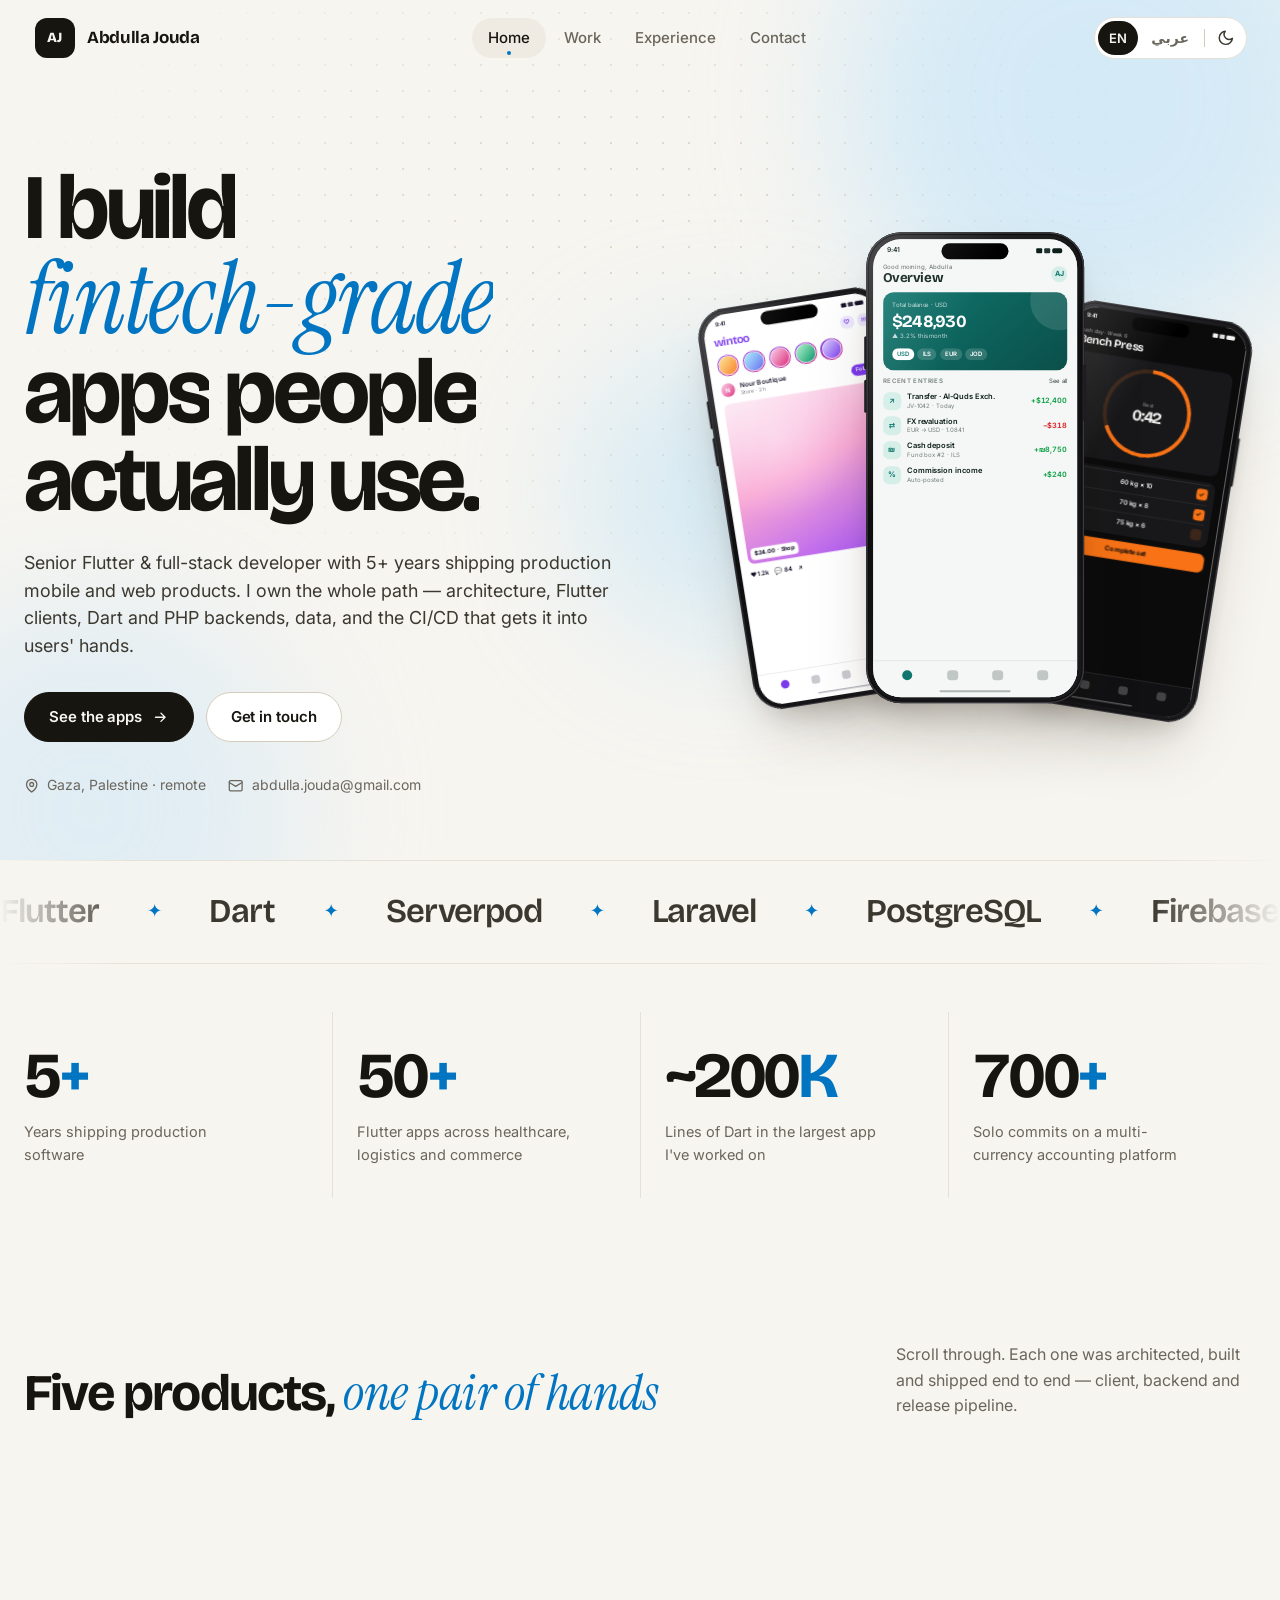
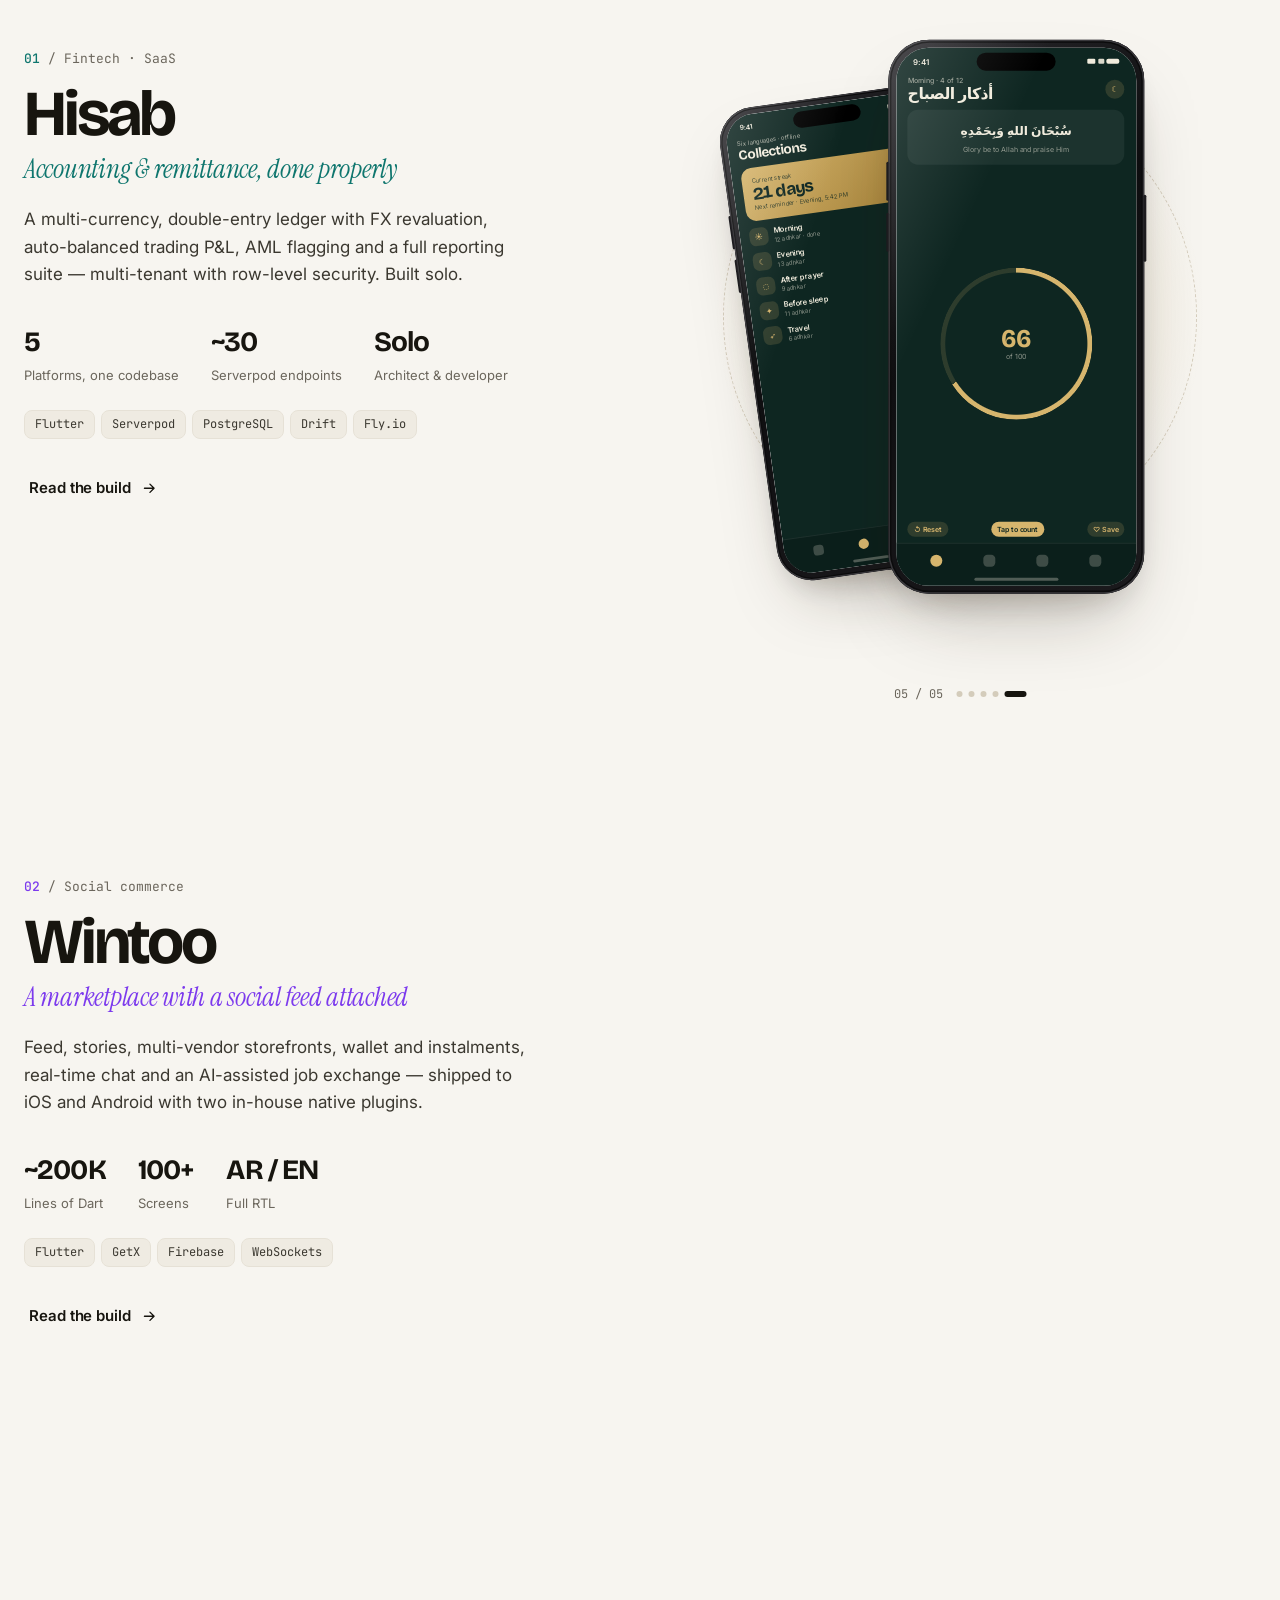
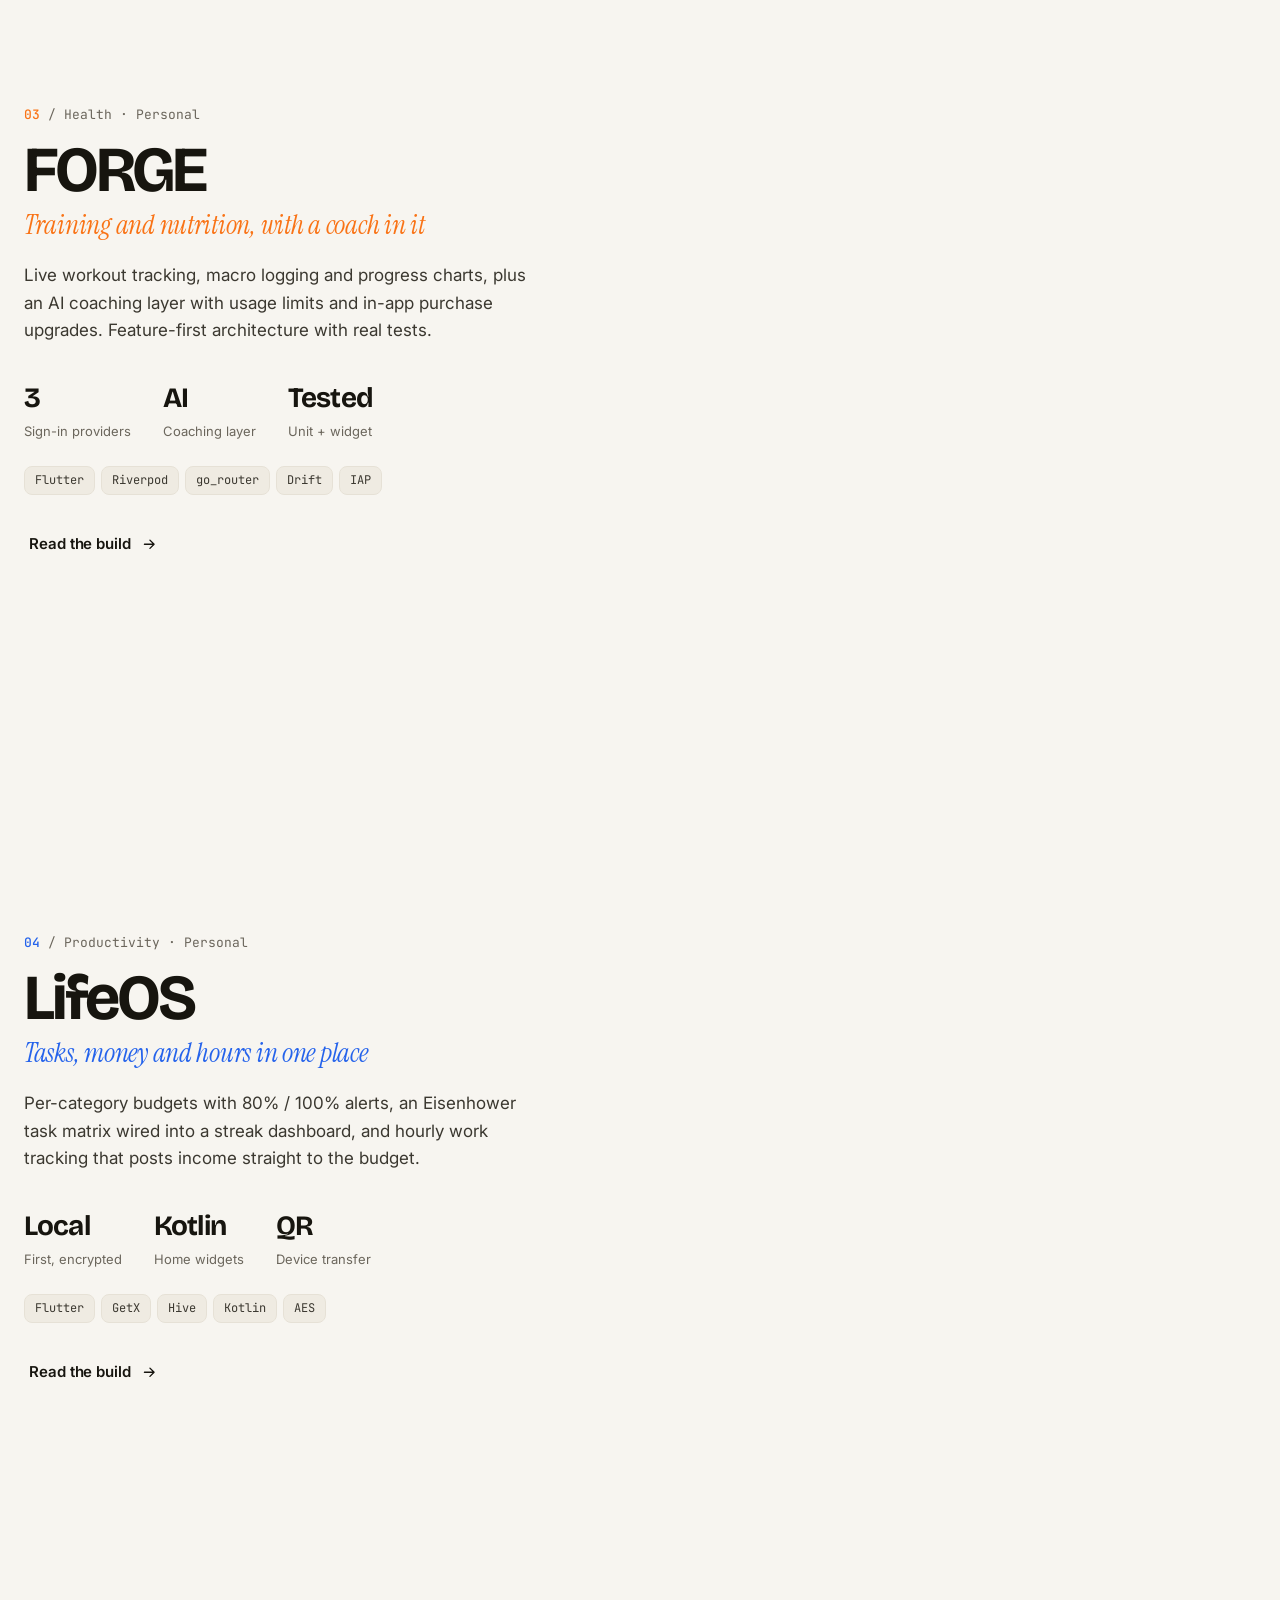
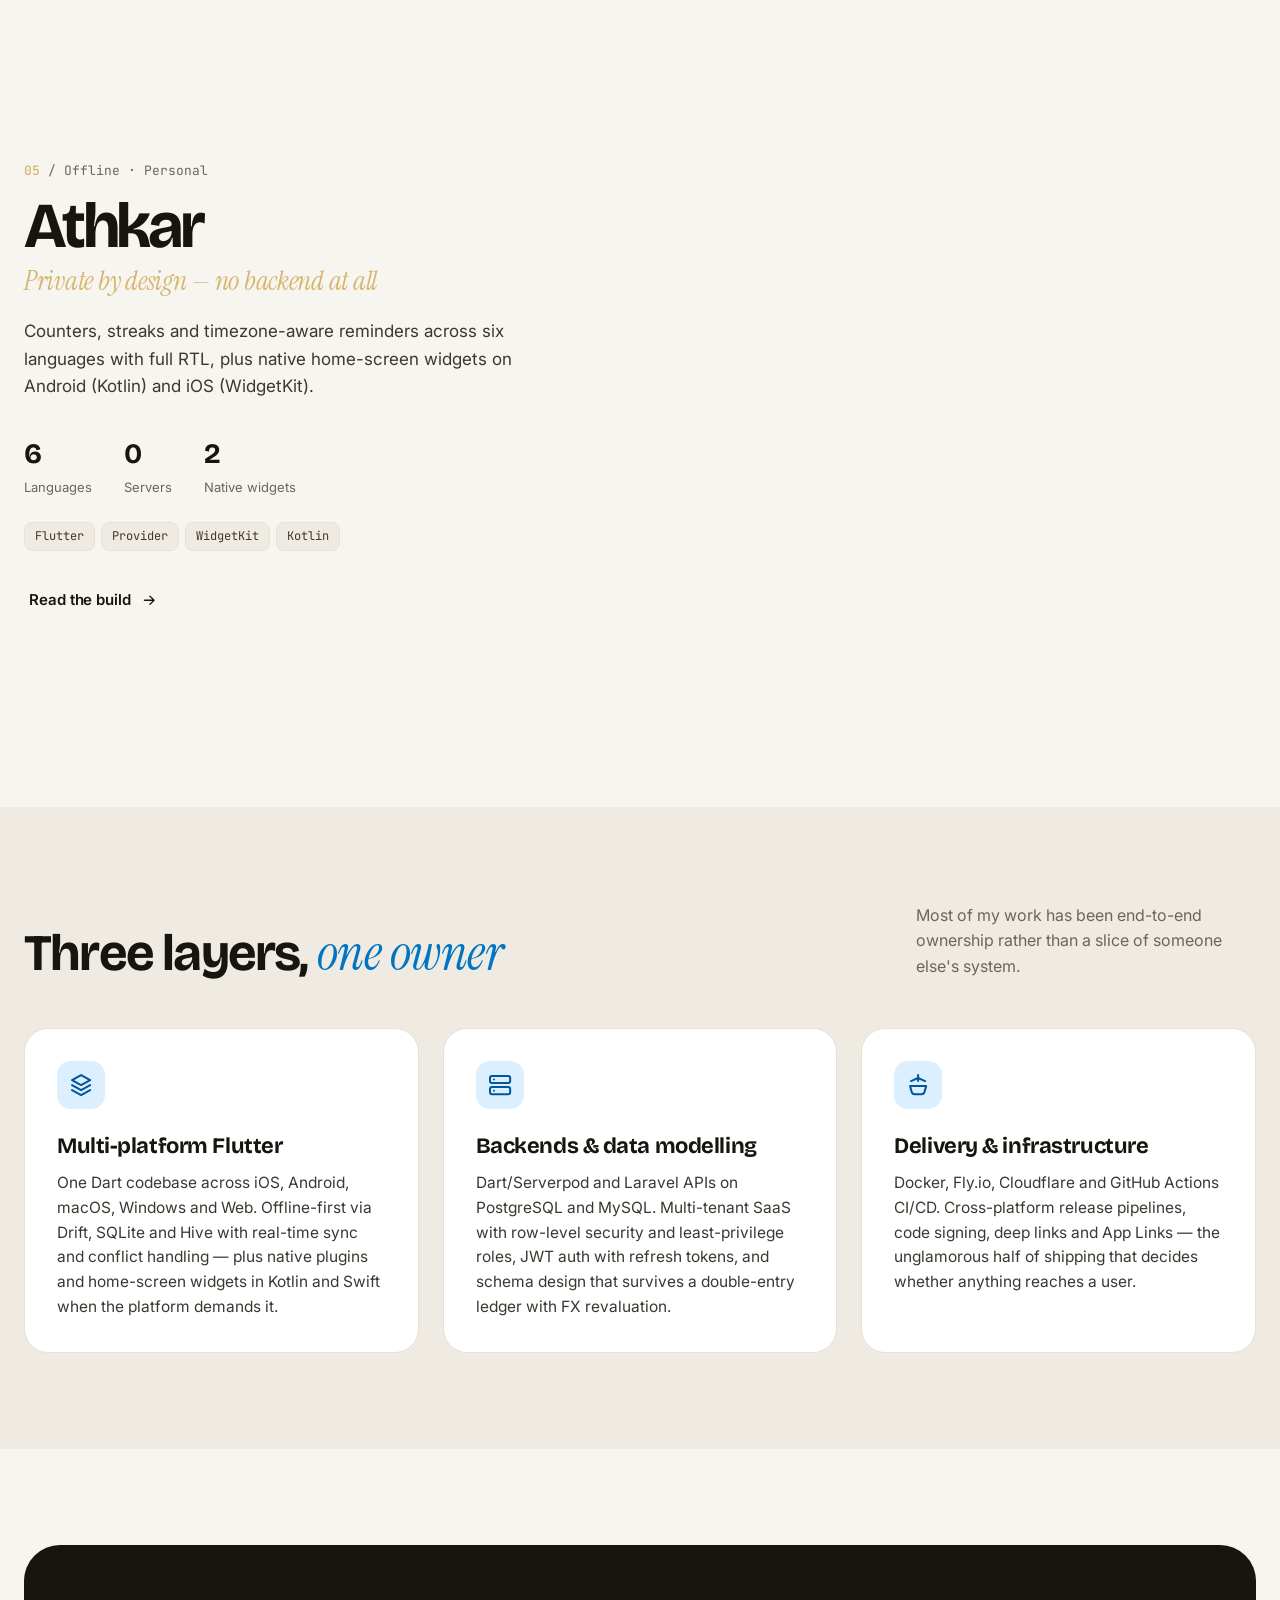
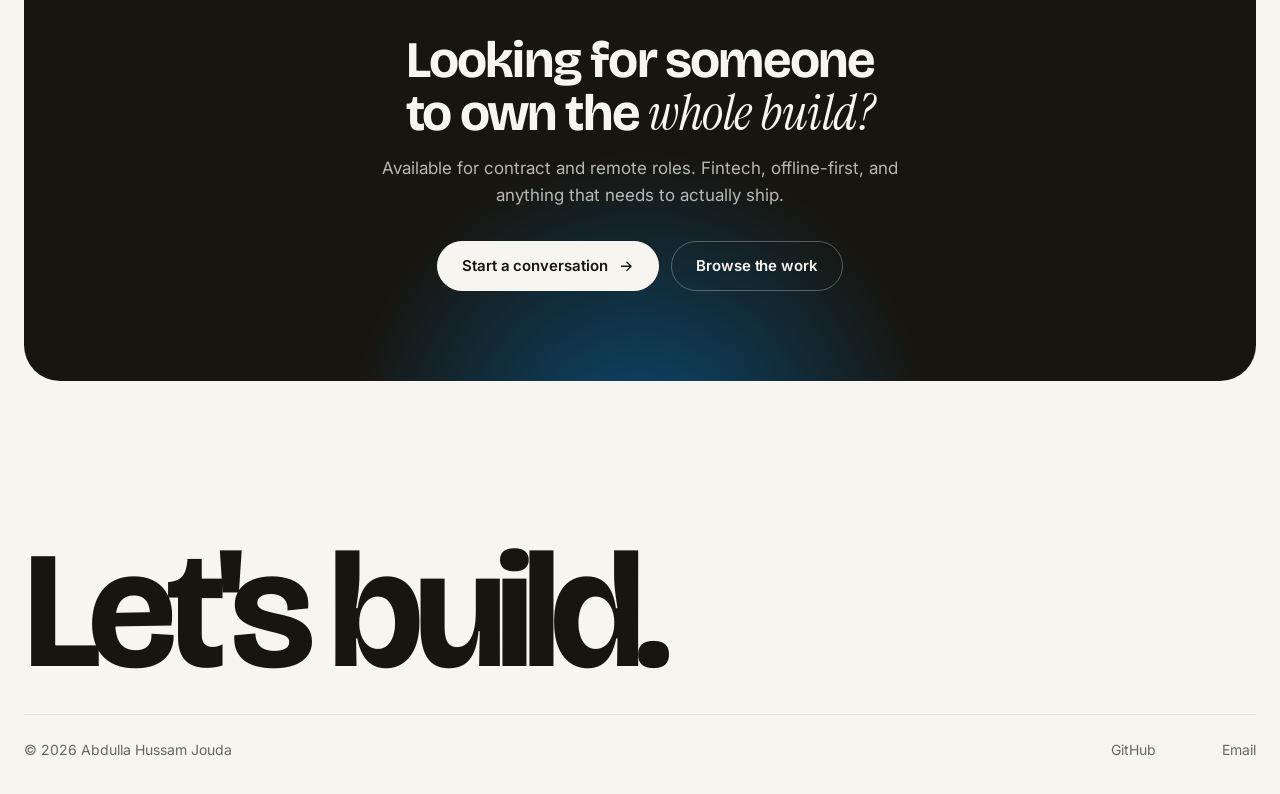
==== commit b56f22f5: "Combine language switch and theme toggle into one header control Co-Authored-By: Claude Opus 5.5 <no" ====
--- a/index.html
+++ b/index.html
@@ -33,7 +33,7 @@
 <link rel="preconnect" href="https://fonts.googleapis.com">
 <link rel="preconnect" href="https://fonts.gstatic.com" crossorigin>
 <link rel="stylesheet" href="https://fonts.googleapis.com/css2?family=Bricolage+Grotesque:opsz,wght@12..96,500;12..96,600;12..96,700;12..96,800&amp;family=Inter:wght@400;500;600;700&amp;family=Instrument+Serif:ital@0;1&amp;family=JetBrains+Mono:wght@400;500&amp;display=swap">
-<link rel="stylesheet" href="css/styles.css?v=d82b3a5">
+<link rel="stylesheet" href="css/styles.css?v=057d3c6">
 <script>
   (function () {
     try { if (localStorage.getItem("theme") === "dark") document.documentElement.dataset.theme = "dark"; } catch (e) {}
@@ -87,12 +87,18 @@
       </ul>
 
       <div class="nav-actions">
-        <a class="lang-switch" href="ar/index.html" lang="ar" hreflang="ar">عربي</a>
         <a class="btn btn--secondary btn--sm nav-resume" data-site-link="resume" href="#" hidden>Resume</a>
-        <button class="icon-btn" type="button" data-theme-toggle aria-label="Switch colour theme">
-          <svg class="icon icon-moon" aria-hidden="true"><use href="#i-moon"/></svg>
-          <svg class="icon icon-sun" aria-hidden="true"><use href="#i-sun"/></svg>
-        </button>
+        <div class="prefs" role="group" aria-label="Language and theme">
+          <span class="prefs__lang" role="group" aria-label="Language">
+            <span class="prefs__opt is-on" lang="en" aria-current="true">EN</span>
+            <a class="prefs__opt" href="ar/index.html" lang="ar" hreflang="ar">عربي</a>
+          </span>
+          <span class="prefs__sep" aria-hidden="true"></span>
+          <button class="prefs__theme" type="button" data-theme-toggle aria-label="Switch colour theme">
+            <svg class="icon icon-moon" aria-hidden="true"><use href="#i-moon"/></svg>
+            <svg class="icon icon-sun" aria-hidden="true"><use href="#i-sun"/></svg>
+          </button>
+        </div>
         <button class="icon-btn nav-toggle" type="button" data-nav-open aria-expanded="false" aria-controls="mobile-nav" aria-label="Open menu">
           <svg class="icon" aria-hidden="true"><use href="#i-menu"/></svg>
         </button>
@@ -388,8 +394,8 @@
   </div>
 </footer>
 
-<script src="js/site-config.js?v=d82b3a5"></script>
-<script src="js/screens.js?v=d82b3a5"></script>
-<script src="js/site.js?v=d82b3a5"></script>
+<script src="js/site-config.js?v=057d3c6"></script>
+<script src="js/screens.js?v=057d3c6"></script>
+<script src="js/site.js?v=057d3c6"></script>
 </body>
 </html>
--- a/css/styles.css
+++ b/css/styles.css
@@ -907,10 +907,40 @@
 .lang-switch[lang="ar"] { font-family: "IBM Plex Sans Arabic", var(--font-body); }
 .lang-switch[lang="en"] { font-family: "Inter", var(--font-body); }
 .brand > span:last-child { white-space: nowrap; }
+
+/* Language + theme, one control */
+.prefs {
+  display: inline-flex; align-items: center; height: 42px; padding: 3px; border-radius: 999px;
+  background: var(--surface); border: 1px solid var(--line);
+  transition: border-color .2s;
+}
+.prefs:hover { border-color: var(--line-strong); }
+.prefs__lang { display: inline-flex; gap: 2px; }
+.prefs__opt {
+  display: grid; place-items: center; height: 34px; min-width: 40px; padding: 0 11px; border-radius: 999px;
+  font-size: 13px; font-weight: 600; line-height: 1; color: var(--muted); white-space: nowrap;
+  transition: background-color .25s var(--ease-out), color .2s;
+}
+.prefs__opt[lang="en"] { font-family: "Inter", var(--font-body); }
+.prefs__opt[lang="ar"] { font-family: "IBM Plex Sans Arabic", var(--font-body); font-size: 14px; }
+a.prefs__opt:hover { color: var(--ink); background: var(--bg-sunk); }
+.prefs__opt.is-on { background: var(--ink); color: var(--bg); }
+.prefs__sep { width: 1px; height: 18px; margin: 0 4px; background: var(--line-strong); }
+.prefs__theme {
+  display: grid; place-items: center; width: 34px; height: 34px; border-radius: 50%;
+  border: 0; background: transparent; color: var(--ink-2); cursor: pointer;
+  transition: background-color .2s, color .2s, transform .3s var(--ease-out);
+}
+.prefs__theme:hover { background: var(--bg-sunk); color: var(--ink); }
+.prefs__theme:active { transform: scale(.9); }
+.prefs__theme .icon { animation: themeSpin .5s var(--ease-out); }
+@keyframes themeSpin { from { transform: rotate(-90deg) scale(.6); opacity: 0; } }
+
 @media (max-width: 420px) {
   .brand { gap: 10px; font-size: 16px; }
-  .nav-actions { gap: 0; }
-  .lang-switch { min-width: 36px; padding: 0 8px; }
+  .nav-actions { gap: 2px; }
+  .prefs__opt { min-width: 34px; padding: 0 8px; }
+  .prefs__sep { margin: 0 2px; }
 }
 
 /* ---------------------------------------------------------- reduced motion */
